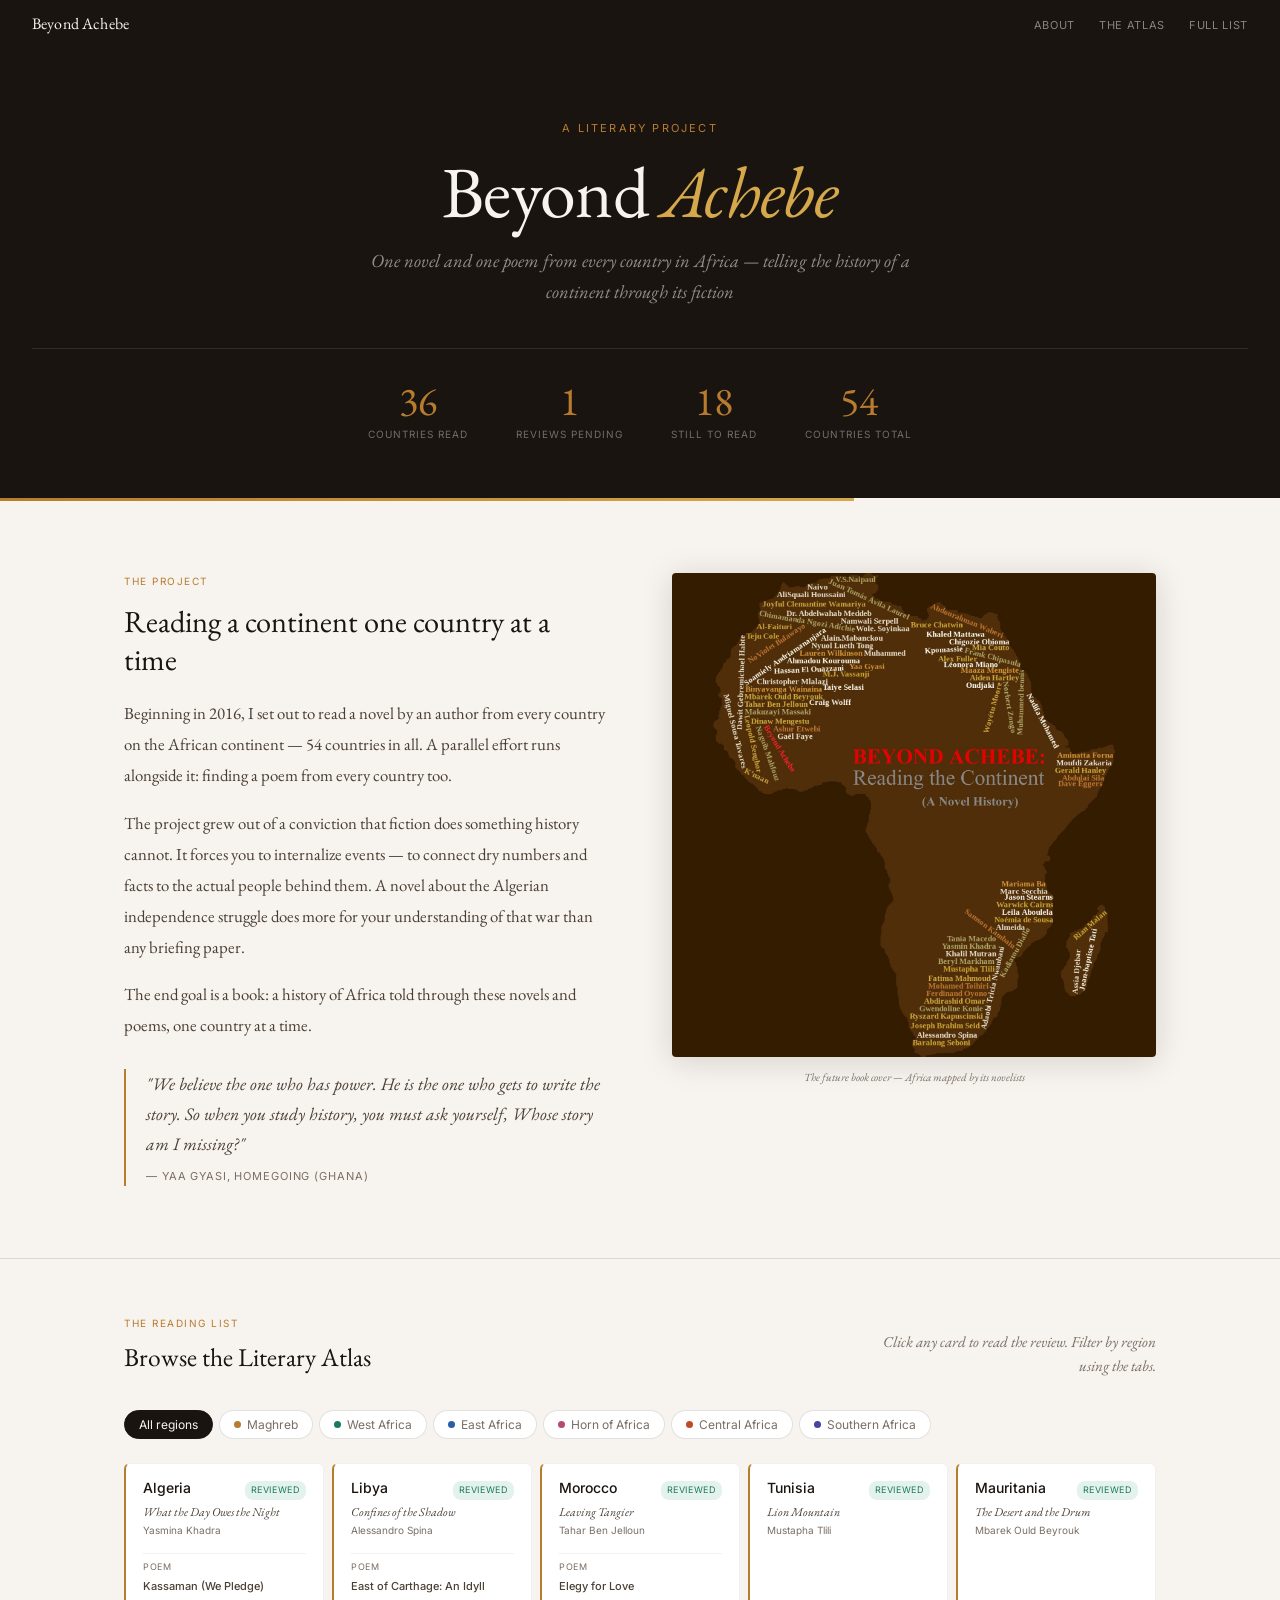
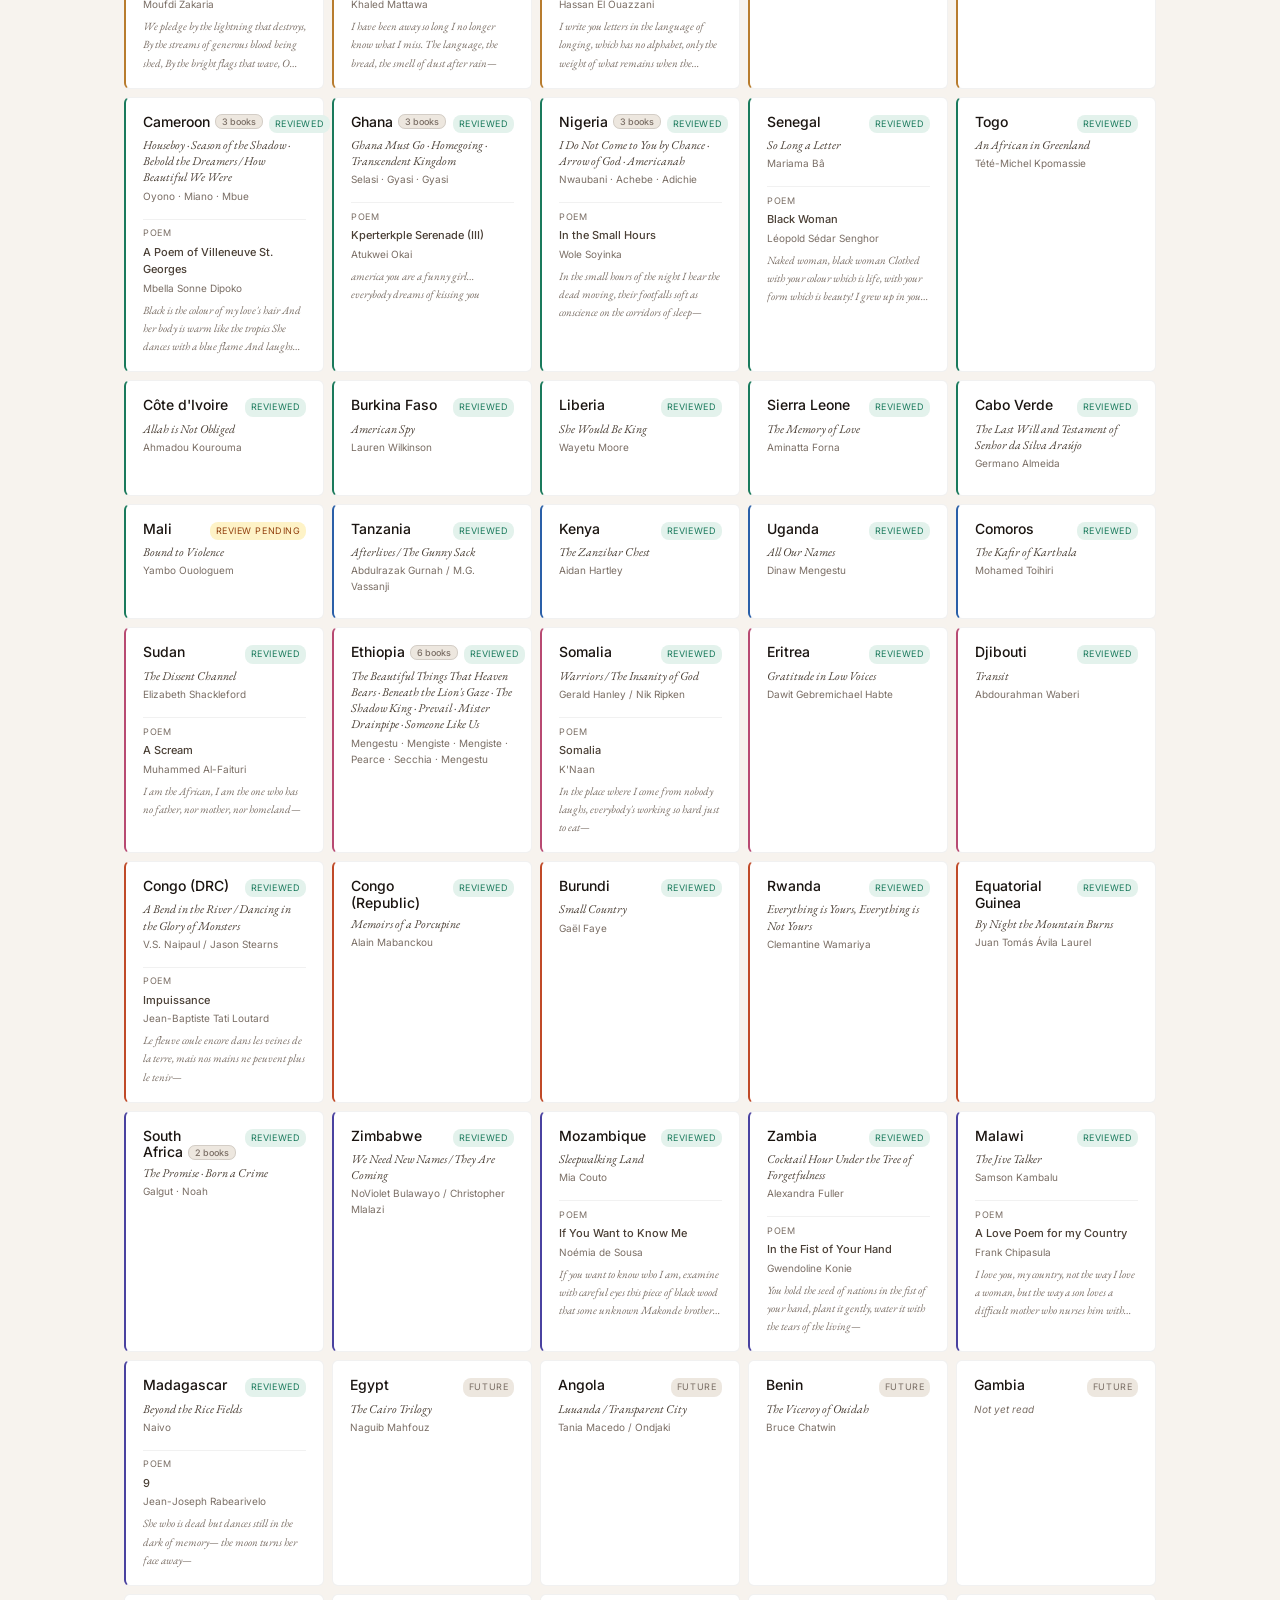
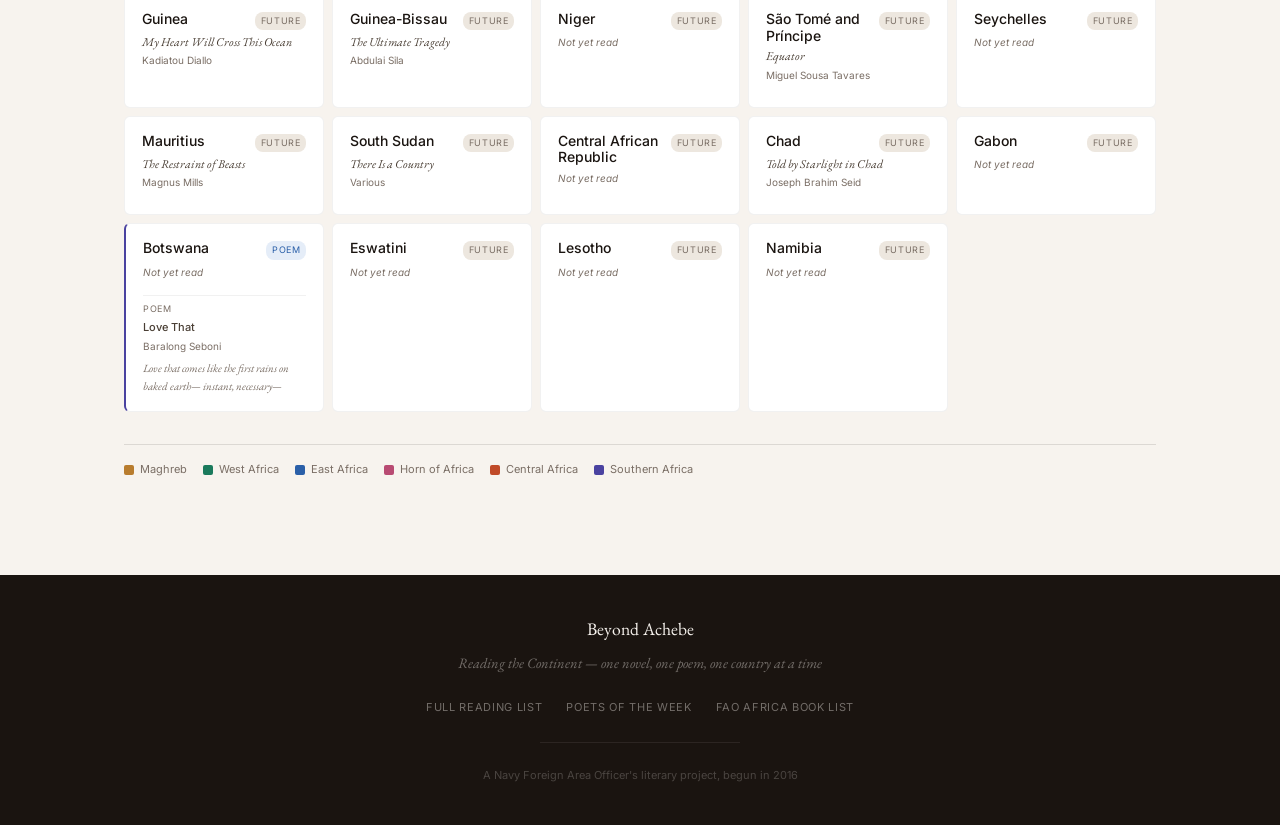
==== index.html @ 0e365780 "Add files via upload" ====
<!DOCTYPE html>
<html lang="en">
<head>
<meta charset="UTF-8">
<meta name="viewport" content="width=device-width, initial-scale=1.0">
<meta name="description" content="A Navy Foreign Area Officer's quest to read one novel and one poem from every country in Africa — and tell the continent's history through its fiction.">
<title>Beyond Achebe — A Literary Atlas of Africa</title>
<link rel="preconnect" href="https://fonts.googleapis.com">
<link href="https://fonts.googleapis.com/css2?family=EB+Garamond:ital,wght@0,400;0,500;1,400;1,500&family=Inter:wght@300;400;500&display=swap" rel="stylesheet">
<style>
*,*::before,*::after{box-sizing:border-box;margin:0;padding:0}
:root{
  --ink:#1A1410;--ink-mid:#4A3F35;--ink-light:#7A6E65;
  --sand:#F7F3EE;--sand-dark:#EDE7DF;
  --border:rgba(26,20,16,0.12);--border-lt:rgba(26,20,16,0.06);
  --gold:#B87C2E;--gold-light:#D4A84B;
  --teal:#1A7A5C;--teal-pale:#E3F2EC;
  --blue:#2A5FA8;--blue-pale:#E5EDF8;
  --pink:#B84A72;--coral:#C04A28;--purple:#4A42A0;
  --serif:'EB Garamond',Georgia,serif;
  --sans:'Inter',system-ui,sans-serif;
  --max:1080px;
}
html{scroll-behavior:smooth}
body{background:var(--sand);color:var(--ink);font-family:var(--sans);font-size:15px;line-height:1.6}

/* NAV */
.site-nav{background:var(--ink);padding:0 2rem;display:flex;align-items:center;justify-content:space-between;height:48px;position:sticky;top:0;z-index:100}
.nav-brand{font-family:var(--serif);font-size:1rem;color:var(--sand);text-decoration:none;letter-spacing:0.01em}
.nav-links{display:flex;gap:1.5rem;list-style:none}
.nav-links a{font-size:11px;color:rgba(247,243,238,0.5);text-decoration:none;letter-spacing:0.06em;text-transform:uppercase;transition:color 0.15s}
.nav-links a:hover{color:var(--gold)}

/* HERO */
.hero{background:var(--ink);color:var(--sand);padding:4.5rem 2rem 3.5rem;text-align:center}
.hero-eyebrow{font-size:11px;letter-spacing:0.2em;text-transform:uppercase;color:var(--gold);margin-bottom:1rem;font-family:var(--sans);font-weight:400}
.hero-title{font-family:var(--serif);font-size:clamp(2.75rem,6vw,4.5rem);font-weight:400;line-height:1.05;color:var(--sand);margin-bottom:1rem;letter-spacing:-0.01em}
.hero-title em{font-style:italic;color:var(--gold-light)}
.hero-sub{font-family:var(--serif);font-size:1.15rem;color:rgba(247,243,238,0.55);font-style:italic;max-width:560px;margin:0 auto 2.5rem;line-height:1.7}
.hero-stats{display:flex;justify-content:center;gap:3rem;flex-wrap:wrap;padding-top:2rem;border-top:0.5px solid rgba(247,243,238,0.1)}
.hstat{display:flex;flex-direction:column;align-items:center}
.hstat-num{font-family:var(--serif);font-size:2.5rem;font-weight:400;color:var(--gold);line-height:1}
.hstat-label{font-size:10px;letter-spacing:0.1em;text-transform:uppercase;color:rgba(247,243,238,0.4);margin-top:5px}
.progress-strip{height:3px;background:rgba(247,243,238,0.08)}
.progress-fill{height:100%;width:64.8%;background:linear-gradient(90deg,var(--gold),var(--gold-light))}

/* ABOUT */
.about-section{max-width:var(--max);margin:0 auto;padding:4.5rem 1.5rem;display:grid;grid-template-columns:1fr 1fr;gap:4rem;align-items:start}
.about-label{font-size:10px;letter-spacing:0.15em;text-transform:uppercase;color:var(--gold);margin-bottom:0.85rem}
.about-heading{font-family:var(--serif);font-size:1.9rem;font-weight:400;line-height:1.25;color:var(--ink);margin-bottom:1.25rem}
.about-body{font-family:var(--serif);font-size:1.05rem;line-height:1.85;color:var(--ink-mid)}
.about-body p+p{margin-top:1rem}
.about-pull{border-left:2px solid var(--gold);padding-left:1.25rem;margin-top:1.75rem}
.about-pull p{font-family:var(--serif);font-size:1.1rem;font-style:italic;line-height:1.7;color:var(--ink-mid)}
.about-pull cite{display:block;font-size:11px;font-style:normal;letter-spacing:0.08em;text-transform:uppercase;color:var(--ink-light);margin-top:0.6rem}
.map-wrap{position:relative}
.map-img{width:100%;border-radius:4px;display:block;box-shadow:0 4px 32px rgba(26,20,16,0.15)}
.map-fallback{display:none;background:var(--sand-dark);border-radius:4px;padding:3rem;text-align:center}
.map-caption{font-size:11px;color:var(--ink-light);text-align:center;margin-top:0.75rem;font-style:italic;font-family:var(--serif)}

/* DIVIDER */
.section-divider{border:none;border-top:0.5px solid var(--border)}

/* ATLAS SECTION */
.atlas-section{max-width:var(--max);margin:0 auto;padding:3.5rem 1.5rem 5rem}
.atlas-section-header{margin-bottom:2rem;display:flex;align-items:flex-end;justify-content:space-between;flex-wrap:wrap;gap:1rem}
.atlas-section-label{font-size:10px;letter-spacing:0.15em;text-transform:uppercase;color:var(--gold);margin-bottom:0.4rem}
.atlas-section-title{font-family:var(--serif);font-size:1.6rem;font-weight:400;color:var(--ink)}
.atlas-section-sub{font-family:var(--serif);font-size:0.95rem;color:var(--ink-light);font-style:italic;text-align:right;max-width:280px}

/* TABS */
.region-tabs{display:flex;gap:6px;flex-wrap:wrap;margin-bottom:1.5rem}
.tab-btn{padding:6px 14px;font-size:12px;font-family:var(--sans);border-radius:20px;border:0.5px solid var(--border);background:white;color:var(--ink-light);cursor:pointer;display:inline-flex;align-items:center;gap:6px;transition:all 0.15s}
.tab-btn:hover{background:var(--sand-dark);color:var(--ink)}
.tab-btn.active{background:var(--ink);color:var(--sand);border-color:var(--ink)}
.rdot{width:7px;height:7px;border-radius:50%;flex-shrink:0}
.rdot-maghreb{background:var(--gold)}.rdot-west{background:var(--teal)}.rdot-east{background:var(--blue)}
.rdot-horn{background:var(--pink)}.rdot-central{background:var(--coral)}.rdot-southern{background:var(--purple)}

/* DETAIL PANEL */
.detail-panel{display:none;background:white;border:0.5px solid var(--border);border-left:3px solid var(--ink);border-radius:6px;padding:1.75rem;margin-bottom:1.5rem;box-shadow:0 2px 20px rgba(26,20,16,0.07)}
.detail-panel.visible{display:block}
.detail-top{display:flex;justify-content:space-between;align-items:flex-start;margin-bottom:1.25rem}
.detail-eyebrow{font-size:10px;letter-spacing:0.12em;text-transform:uppercase;color:var(--ink-light);margin-bottom:5px}
.detail-title{font-family:var(--serif);font-size:1.65rem;font-weight:400;color:var(--ink);line-height:1.2;margin-bottom:3px}
.detail-author{font-size:13px;color:var(--ink-light)}
.detail-close{font-size:12px;color:var(--ink-light);cursor:pointer;padding:4px 9px;border-radius:4px;border:0.5px solid var(--border);background:var(--sand);flex-shrink:0;font-family:var(--sans)}
.detail-close:hover{background:var(--sand-dark)}
.detail-tags{display:flex;gap:5px;flex-wrap:wrap;margin-bottom:1.25rem}
.detail-tag{font-size:10px;padding:2px 9px;border-radius:10px;background:var(--sand);color:var(--ink-light);border:0.5px solid var(--border)}
.detail-section-label{font-size:10px;letter-spacing:0.12em;text-transform:uppercase;color:var(--ink-light);margin-bottom:8px;margin-top:1.25rem}
.detail-review{font-family:var(--serif);font-size:1rem;line-height:1.85;color:var(--ink-mid);border-left:2px solid var(--border);padding-left:1.1rem}
.detail-quote{font-family:var(--serif);font-size:1rem;line-height:1.75;color:var(--ink-mid);font-style:italic;padding:0.85rem 1.1rem;border-radius:4px;background:var(--sand);margin-bottom:0.6rem;border-left:2px solid var(--border)}
.detail-poem-block{padding:1rem 1.25rem;background:var(--sand);border-radius:4px;border:0.5px solid var(--border)}
.detail-poem-title{font-size:13px;font-weight:500;color:var(--ink);margin-bottom:2px}
.detail-poem-byline{font-size:11px;color:var(--ink-light);margin-bottom:10px}
.detail-poem-text{font-family:var(--serif);font-size:1rem;line-height:1.9;color:var(--ink-mid);white-space:pre-wrap;font-style:italic}
.detail-link{display:inline-flex;align-items:center;gap:5px;font-size:13px;color:var(--blue);text-decoration:none;margin-top:1rem}
.detail-link:hover{text-decoration:underline}
.detail-link::after{content:' ↗';font-size:11px}

/* BOOK BLOCKS in detail panel */
.detail-books{display:flex;flex-direction:column;gap:10px;margin-top:0.75rem}
.detail-book-block{padding:1rem 1.15rem;border-radius:6px;background:var(--sand);border:0.5px solid var(--border-lt)}
.detail-book-title{font-family:var(--serif);font-size:1.1rem;font-weight:500;color:var(--ink);margin-bottom:2px;font-style:italic}
.detail-book-author{font-size:11px;color:var(--ink-light);letter-spacing:0.02em;margin-bottom:0.65rem}
.detail-book-review{font-family:var(--serif);font-size:0.95rem;line-height:1.8;color:var(--ink-mid);margin-bottom:0.65rem}
.detail-book-quotes{margin-bottom:0.65rem}
.detail-book-quote{font-family:var(--serif);font-size:0.9rem;line-height:1.65;color:var(--ink-light);font-style:italic;padding-left:0.85rem;border-left:1.5px solid var(--border);margin-bottom:5px}
.detail-book-link{font-size:12px;color:var(--blue);text-decoration:none}
.detail-book-link:hover{text-decoration:underline}
.detail-book-link::after{content:' ↗';font-size:10px}

/* POEM CODA — deliberately atmospheric, not structured like book blocks */
.detail-poem-coda{margin-top:1.5rem;padding-top:1.25rem;border-top:0.5px solid var(--border-lt)}
.detail-poem-coda-label{font-size:9px;letter-spacing:0.14em;text-transform:uppercase;color:var(--ink-light);margin-bottom:0.6rem}
.detail-poem-coda-title{font-family:var(--serif);font-size:0.95rem;font-weight:500;color:var(--ink-mid);margin-bottom:1px}
.detail-poem-coda-author{font-size:10px;color:var(--ink-light);margin-bottom:0.65rem;font-style:italic}
.detail-poem-coda-text{font-family:var(--serif);font-size:1rem;line-height:2;color:var(--ink-light);white-space:pre-wrap;font-style:italic;letter-spacing:0.01em}

/* COUNT BADGE on cards */
.ccard-count{font-size:9px;padding:1px 6px;border-radius:7px;background:var(--sand-dark);color:var(--ink-light);border:0.5px solid var(--border);margin-left:5px;vertical-align:middle;white-space:nowrap}

/* GRID */
.country-grid{display:grid;grid-template-columns:repeat(auto-fill,minmax(200px,1fr));gap:8px;margin-bottom:2rem}
.ccard{background:white;border:0.5px solid var(--border-lt);border-radius:6px;padding:1rem 1.05rem;cursor:pointer;transition:border-color 0.15s,box-shadow 0.15s;display:flex;flex-direction:column}
.ccard:hover{border-color:var(--border);box-shadow:0 2px 12px rgba(26,20,16,0.07)}
.ccard.has-content{border-left:2.5px solid}
.ccard.r-maghreb{border-left-color:var(--gold)}.ccard.r-west{border-left-color:var(--teal)}
.ccard.r-east{border-left-color:var(--blue)}.ccard.r-horn{border-left-color:var(--pink)}
.ccard.r-central{border-left-color:var(--coral)}.ccard.r-southern{border-left-color:var(--purple)}
.ccard-top{display:flex;align-items:flex-start;justify-content:space-between;gap:6px;margin-bottom:4px}
.ccard-country{font-size:14px;font-weight:500;color:var(--ink);line-height:1.2}
.ccard-badge{font-size:9px;letter-spacing:0.06em;text-transform:uppercase;padding:2px 6px;border-radius:8px;white-space:nowrap;flex-shrink:0;margin-top:1px}
.badge-reviewed{background:var(--teal-pale);color:var(--teal)}
.badge-pending-review{background:#FEF3C7;color:#92400E}
.badge-poem{background:var(--blue-pale);color:var(--blue)}
.badge-future{background:var(--sand-dark);color:var(--ink-light)}
.ccard-book{font-family:var(--serif);font-size:12px;color:var(--ink-mid);margin-bottom:2px;line-height:1.35;font-style:italic}
.ccard-author{font-size:10px;color:var(--ink-light);margin-bottom:8px}
.ccard-divider{height:0.5px;background:var(--border-lt);margin:7px 0}
.ccard-poem-label{font-size:9px;letter-spacing:0.09em;text-transform:uppercase;color:var(--ink-light);margin-bottom:3px}
.ccard-poem-title{font-size:11px;font-weight:500;color:var(--ink-mid);margin-bottom:1px}
.ccard-poem-author{font-size:10px;color:var(--ink-light);margin-bottom:5px}
.ccard-poem-clip{font-family:var(--serif);font-size:11px;line-height:1.65;color:var(--ink-light);font-style:italic;display:-webkit-box;-webkit-line-clamp:3;-webkit-box-orient:vertical;overflow:hidden}

/* LEGEND */
.legend{display:flex;gap:16px;flex-wrap:wrap;padding:1rem 0;border-top:0.5px solid var(--border)}
.legend-item{display:flex;align-items:center;gap:6px;font-size:11px;color:var(--ink-light)}
.legend-swatch{width:10px;height:10px;border-radius:2px}

/* FOOTER */
.site-footer{background:var(--ink);color:rgba(247,243,238,0.4);padding:2.5rem 2rem;text-align:center}
.footer-title{font-family:var(--serif);font-size:1.1rem;color:var(--sand);margin-bottom:0.5rem}
.footer-sub{font-family:var(--serif);font-size:0.9rem;font-style:italic;color:rgba(247,243,238,0.4);margin-bottom:1.25rem}
.footer-links{display:flex;justify-content:center;gap:1.5rem;flex-wrap:wrap;list-style:none}
.footer-links a{font-size:11px;color:rgba(247,243,238,0.4);text-decoration:none;letter-spacing:0.06em;text-transform:uppercase}
.footer-links a:hover{color:var(--gold)}
.footer-rule{border:none;border-top:0.5px solid rgba(247,243,238,0.08);margin:1.5rem auto;max-width:200px}
.footer-copy{font-size:11px;color:rgba(247,243,238,0.22)}

/* RESPONSIVE */
@media(max-width:768px){
  .about-section{grid-template-columns:1fr;gap:2.5rem}
  .atlas-section-header{flex-direction:column;align-items:flex-start}
  .atlas-section-sub{text-align:left;max-width:100%}
  .nav-links{display:none}
}
@media(max-width:480px){
  .hero{padding:3rem 1.25rem 2rem}
  .hero-stats{gap:1.75rem}
  .country-grid{grid-template-columns:repeat(auto-fill,minmax(160px,1fr))}
  .detail-panel{padding:1.25rem}
  .about-section{padding:3rem 1.25rem}
  .atlas-section{padding:2.5rem 1.25rem 4rem}
}
@media(prefers-reduced-motion:reduce){*{transition:none!important;scroll-behavior:auto!important}}
</style>
</head>
<body>

<nav class="site-nav">
  <a href="#" class="nav-brand">Beyond Achebe</a>
  <ul class="nav-links">
    <li><a href="#about">About</a></li>
    <li><a href="#atlas">The Atlas</a></li>
    <li><a href="http://fuuo.blogspot.com/p/after-looking-at-my-reading-lists-from.html" target="_blank">Full list</a></li>
  </ul>
</nav>

<header class="hero">
  <div class="hero-eyebrow">A Literary Project</div>
  <h1 class="hero-title">Beyond <em>Achebe</em></h1>
  <p class="hero-sub">One novel and one poem from every country in Africa — telling the history of a continent through its fiction</p>
  <div class="hero-stats">
    <div class="hstat"><span class="hstat-num" id="stat-reviewed">—</span><span class="hstat-label">Countries read</span></div>
    <div class="hstat"><span class="hstat-num" id="stat-pending">—</span><span class="hstat-label">Reviews pending</span></div>
    <div class="hstat"><span class="hstat-num" id="stat-remaining">—</span><span class="hstat-label">Still to read</span></div>
    <div class="hstat"><span class="hstat-num">54</span><span class="hstat-label">Countries total</span></div>
  </div>
</header>
<div class="progress-strip"><div class="progress-fill"></div></div>

<section class="about-section" id="about">
  <div class="about-text">
    <div class="about-label">The Project</div>
    <h2 class="about-heading">Reading a continent one country at a time</h2>
    <div class="about-body">
      <p>Beginning in 2016, I set out to read a novel by an author from every country on the African continent — 54 countries in all. A parallel effort runs alongside it: finding a poem from every country too.</p>
      <p>The project grew out of a conviction that fiction does something history cannot. It forces you to internalize events — to connect dry numbers and facts to the actual people behind them. A novel about the Algerian independence struggle does more for your understanding of that war than any briefing paper.</p>
      <p>The end goal is a book: a history of Africa told through these novels and poems, one country at a time.</p>
    </div>
    <div class="about-pull">
      <p>"We believe the one who has power. He is the one who gets to write the story. So when you study history, you must ask yourself, Whose story am I missing?"</p>
      <cite>— Yaa Gyasi, Homegoing (Ghana)</cite>
    </div>
  </div>
  <div class="map-wrap">
    <img
      src="map.jpg"
      alt="Map of Africa with author names marked by country — the future book cover"
      class="map-img"
      onerror="this.style.display='none';document.querySelector('.map-fallback').style.display='block'">
    <div class="map-fallback">
      <p style="font-family:var(--serif);font-style:italic;color:var(--ink-light);font-size:0.95rem">Upload map.jpg to your GitHub repo to display the map here</p>
    </div>
    <p class="map-caption">The future book cover — Africa mapped by its novelists</p>
  </div>
</section>

<hr class="section-divider">

<section class="atlas-section" id="atlas">
  <div class="atlas-section-header">
    <div>
      <div class="atlas-section-label">The Reading List</div>
      <h2 class="atlas-section-title">Browse the Literary Atlas</h2>
    </div>
    <p class="atlas-section-sub">Click any card to read the review. Filter by region using the tabs.</p>
  </div>

  <nav class="region-tabs" id="region-tabs">
    <button class="tab-btn active" data-region="all">All regions</button>
    <button class="tab-btn" data-region="maghreb"><span class="rdot rdot-maghreb"></span>Maghreb</button>
    <button class="tab-btn" data-region="west"><span class="rdot rdot-west"></span>West Africa</button>
    <button class="tab-btn" data-region="east"><span class="rdot rdot-east"></span>East Africa</button>
    <button class="tab-btn" data-region="horn"><span class="rdot rdot-horn"></span>Horn of Africa</button>
    <button class="tab-btn" data-region="central"><span class="rdot rdot-central"></span>Central Africa</button>
    <button class="tab-btn" data-region="southern"><span class="rdot rdot-southern"></span>Southern Africa</button>
  </nav>

  <div id="detail-panel" class="detail-panel"></div>
  <div id="country-grid" class="country-grid"></div>

  <div class="legend">
    <div class="legend-item"><div class="legend-swatch" style="background:var(--gold)"></div>Maghreb</div>
    <div class="legend-item"><div class="legend-swatch" style="background:var(--teal)"></div>West Africa</div>
    <div class="legend-item"><div class="legend-swatch" style="background:var(--blue)"></div>East Africa</div>
    <div class="legend-item"><div class="legend-swatch" style="background:var(--pink)"></div>Horn of Africa</div>
    <div class="legend-item"><div class="legend-swatch" style="background:var(--coral)"></div>Central Africa</div>
    <div class="legend-item"><div class="legend-swatch" style="background:var(--purple)"></div>Southern Africa</div>
  </div>
</section>

<footer class="site-footer">
  <div class="footer-title">Beyond Achebe</div>
  <p class="footer-sub">Reading the Continent — one novel, one poem, one country at a time</p>
  <ul class="footer-links">
    <li><a href="http://fuuo.blogspot.com/p/after-looking-at-my-reading-lists-from.html" target="_blank">Full reading list</a></li>
    <li><a href="http://fuuo.blogspot.com/2012/05/african-poets-of-week-compilation.html" target="_blank">Poets of the Week</a></li>
    <li><a href="http://fuuo.blogspot.com/p/the-fao-africa-book-list.html" target="_blank">FAO Africa book list</a></li>
  </ul>
  <hr class="footer-rule">
  <p class="footer-copy">A Navy Foreign Area Officer's literary project, begun in 2016</p>
</footer>

<script>
const books=[
  {country:"Algeria",region:"maghreb",reviewed:true,book:"What the Day Owes the Night",author:"Yasmina Khadra",tags:["colonialism","love","pieds-noirs","independence"],summary:"This book is a perfect example of why reading fiction is important. Reading fiction like this forces the reader to internalize and grapple with historical events in a way that a straightforward history never could. In this case, by personalizing something like the Algerian independence struggle, the reader must reevaluate the dry numbers, facts and statistics littering the historical record and connect them to the actual people and struggles behind them.",quotes:["Have you ever dared, Younes, even once in your life?","If a woman loves you, no star is beyond your grasp, no god can touch you.","Only love can make good the misfortunes and evils of the world."],poem:{title:"Kassaman (We Pledge)",author:"Moufdi Zakaria",clip:"We pledge by the lightning that destroys,\nBy the streams of generous blood being shed,\nBy the bright flags that wave,\nO Algeria, live and bear witness—",link:"http://fuuo.blogspot.com/2010/07/poet-of-week-from-algeria-moufdi-zakaria.html"},link:"https://fuuo.blogspot.com/2018/04/love.fiction.algerianwarofindependence.html"},
  {country:"Libya",region:"maghreb",reviewed:true,book:"Confines of the Shadow",author:"Alessandro Spina",tags:["colonialism","Italian Libya","Benghazi","occupation"],summary:"I came across this book through a post on the Arabist's excellent blog. The author of the post—Ursula Lindsey—wrote such a great opening hook: 'Alessandro Spina was a Syrian Maronite who grew up in Ben Ghazi, was educated and wrote in Italian, and over the course of 40 years penned an extraordinary cycle of novels about the bloody establishment, brief flourishing and troubled aftermath of the Italian colony in Libya.' So a novel by a Catholic Syrian that grew up in Libya, was educated in Italy and wrote in Italian, and his work has only recently been translated into English...awesome.",quotes:["To be a foreigner is a magical condition: this land will never belong to me, no matter how many cannons and rifles I bring here.","Generosity cannot overcome our fundamental problem: is our presence here legitimate?","The native is a living shadow."],poem:{title:"East of Carthage: An Idyll",author:"Khaled Mattawa",clip:"I have been away so long\nI no longer know what I miss.\nThe language, the bread,\nthe smell of dust after rain—",link:"http://fuuo.blogspot.com/2010/11/poet-of-week-sad-truth-of-matter.html"},link:"http://fuuo.blogspot.com/2015/11/libya.spina.naffis.sahely.benghazi.italy.faoreadinglist.tripoli.html"},
  {country:"Morocco",region:"maghreb",reviewed:true,book:"Leaving Tangier",author:"Tahar Ben Jelloun",tags:["immigration","Europe","diaspora","corruption","identity"],summary:"Loved it because this was a sad, tragic, beautifully written tale about loneliness, despair, hope and home. The strength of this novel is that it doesn't hold back in its indictment of the Moroccan government's societal failures but also doesn't hold living in Europe as a golden solution to the problems of most Moroccans.",quotes:["Exile revealed the true dimensions of calamity.","You know, from Morocco you can see Spain, but it doesn't work like that in the opposite direction.","We are all called upon to leave our homes...because our country is often not rich enough, or loving enough, or generous enough to keep us at home."],poem:{title:"Elegy for Love",author:"Hassan El Ouazzani",clip:"I write you letters in the language\nof longing, which has no alphabet,\nonly the weight of what remains\nwhen the beloved has gone—",link:"http://fuuo.blogspot.com/2010/04/lawful-magic-why-i-will-have-poem-of.html"},link:"http://kruzoo.blogspot.com/2016/09/leavingtangier.africareadinglist.jelloun.morocco.mo.fao.html"},
  {country:"Tunisia",region:"maghreb",reviewed:true,book:"Lion Mountain",author:"Mustapha Tlili",tags:["independence","modernity","sacred geography","Jasmine Revolution"],summary:"Lion Mountain is a novel of collisions — physical and spiritual, emotional and political, urban and rural, French and Tunisian, dictators and villagers, mother and son. Tlili paints a secluded village modeled on Feriana, the home of his youth — an ancient place lost amidst the desert steppes, sheltered always under the shoulder of Lion Mountain. The diviner of this sacred geography is the equally ancient Horia, a widow and fierce defender who bears all of life's adversity with a stoicism that is seemingly unbreakable. The arrival of the outside world sets the novel on a tragic arc as the forces of modernity smother the spiritual life from Horia and her household. In Horia's refusal to let her sacred geography be ripped apart, we see echoes of the defiance that will become Tunisia's Jasmine Revolution decades later.",quotes:["A geography more than physical or human: sacred...In this mystical topography, landmarks determining the rights of each and every individual were perfectly clear.","Time passes, pain is forgotten, horror is forgotten. Only by remaining silent in the face of horror may we escape it.","You set out in search of wisdom and knowledge; out of sacred duty you have become an exile. Are we not all exiles upon this earth? Is not dust our natural abode?","All because of that extraordinary ability with which the Lord has endowed him: the ability to forget. To forget. To forgive."],poem:null,link:"https://fuuo.blogspot.com/2021/02/tunisiajasmine.lionmountain.html"},
  {country:"Mauritania",region:"maghreb",reviewed:true,book:"The Desert and the Drum",author:"Mbarek Ould Beyrouk",tags:["desert","Sahara","nomad","tradition","colonialism","identity"],summary:"'From the moment they arrived, the strangers stole something essential from us, without us feeling we had the right to protest.' This comment by the young Bedouin narrator Rayhana encapsulates the modern-day struggle that Beyrouk seeks to describe. In Rayhana's case, these strangers were a mixture of fellow countrymen and foreign investors looking for minerals. The theft in question is not one of gold or ore but of proximity and privacy. For Rayhana, the strangers' arrival severs that separation on every level forcing her to leave her tribe, and most importantly, to consider what it means to exist as an individual — a concept completely foreign to most Bedouin. The drum is her tribe's ancient token, guarded and carried for centuries and imbued with mystic power. For Rayhana, however, the drum represents everything taken from her, so she absconds with it setting off a tragic chain of events. Beyrouk is a gifted author and writes beautifully as he observes the stark difference between modern 'civilization' and Bedouin life.",quotes:["From the moment they arrived, the strangers stole something essential from us, without us feeling we had the right to protest.","So what? Do you think I'm ashamed of that? Do you think I'd rather have what you have? Your grimy faces, your vacant eyes, your directionless lives, the prisons you live in, the dead things you use for transport? Do you think you're better than me?","I was clearly from elsewhere; from the lands that were white with sand and black with fury.","Is there anyone more ignorant than someone who can't find their way?"],poem:null,link:"https://fuuo.blogspot.com/2026/06/the-desert-and-drum-by-mbarek-ould.html"},
  {country:"Cameroon",region:"west",reviewed:true,tags:["colonialism","slavery","immigration","America","oil","identity"],
   books:[
     {title:"Houseboy",author:"Ferdinand Oyono",summary:"Oyono crafts a beautiful, tragic and damning tale about being a 'black Frenchman' in colonial Cameroon. The question of identity is at the center of this tale of a houseboy named Toundi with hopes of assimilation. With his near-last dying words being 'What are we blackmen who are called French?' one gets the sense it's not going to end well for the young man.",quotes:["What are we blackmen who are called French?","The dog of the King is the King of dogs."],link:"http://kruzoo.blogspot.com/2016/09/houseboy-loved-it-because-oyono-crafts.html"},
     {title:"Season of the Shadow",author:"Léonora Miano",summary:"What were the beginnings of slavery like for those villagers who were first kidnapped? Miano transports the reader to those early terrifying days and likens the horror of slavery to a shadow of darkness whose advance can't be stopped nor hidden from. A village awakens to its huts ablaze and 12 men vanished — evil unchecked growing from the slimmest of shadows to an all-encompassing darkness.",quotes:["Evil unchecked can quickly grow from the slimmest of shadows to an all-encompassing darkness."],link:"https://fuuo.blogspot.com/2019/07/kruses-keys-read-season-of-shadow-to.html"},
     {title:"Behold the Dreamers / How Beautiful We Were",author:"Imbolo Mbue",summary:"The novel's power comes in Mbue's ability to capture both the strengths and the hollowness of the promise of America. In How Beautiful We Were, Mbue is restrained as she refuses to offer a hopeful note about the plight of this fictional country—instead she offers a cold and despairing eulogy.",quotes:["The problem with America is that it makes you dream.","Someday, when you're old, you'll see the ones who came to kill us and the ones who'll run to save us are the same."],link:"https://www.beyondachebe.com/2021/11/behold-dreamers-by-imbolo-mbue-cameroon.html"}
   ],
   poem:{title:"A Poem of Villeneuve St. Georges",author:"Mbella Sonne Dipoko",clip:"Black is the colour of my love's hair\nAnd her body is warm like the tropics\nShe dances with a blue flame\nAnd laughs without shame—",link:"http://fuuo.blogspot.com/2017/04/poet-of-week-from-cameroon-mbella-sonne.html"}},
  {country:"Ghana",region:"west",reviewed:true,tags:["slave trade","diaspora","addiction","family","identity","immigration","science vs faith"],
   books:[
     {title:"Ghana Must Go",author:"Taiye Selasi",summary:"Read It Because this is not a novel about Africa, or Ghana, or Nigeria or immigrants only — this is one of the classic novels about family, identity, loss, and forgiveness that follows you around in your idle thoughts long after you are finished. Selasi's mastery is most evident as she captures the sights, sounds and people of Ghana and Nigeria.",quotes:["The boy was possessed of that brand of indomitable cheerfulness only seen in children living in poverty near the equator: an instinct to laugh at the world as they found it, to find things to laugh at, to know where to look."],link:"http://kruzoo.blogspot.com/2016/03/ghana-must-go-read-it-because-this-is.html"},
     {title:"Homegoing",author:"Yaa Gyasi",summary:"As I listened to Yaa Gyasi's 'Homegoing' I began to see the very clear narrative line that she was drawing between black lives today and an origin story across the Atlantic that began centuries ago. This masterpiece of historical fiction follows the lives of two separated half-sisters and their six generations of descendants beginning in the mid-1700s in West Africa.",quotes:["We believe the one who has power. He is the one who gets to write the story."],link:"http://fuuo.blogspot.com/2019/03/kruseskeys.homegoing.oprah.gyasi.ghana.html"},
     {title:"Transcendent Kingdom",author:"Yaa Gyasi",summary:"The author chooses to focus on the life of one brilliant young scientist and her life as a daughter of Ghanaian immigrants who struggles with her identity as a black woman — science and faith pulling in opposite directions.",quotes:["Am looking for new names for old feelings. My soul is still my soul, even if I rarely call it that."],link:"http://fuuo.blogspot.com/2019/03/kruseskeys.homegoing.oprah.gyasi.ghana.html"}
   ],
   poem:{title:"Kperterkple Serenade (III)",author:"Atukwei Okai",clip:"america\nyou are a funny girl…\neverybody dreams of kissing you",link:"http://fuuo.blogspot.com/2010/10/poet-of-week-from-ghana-atukwei-okai.html"}},
  {country:"Nigeria",region:"west",reviewed:true,tags:["419 fraud","colonialism","identity","Igbo","diaspora"],
   books:[
     {title:"I Do Not Come to You by Chance",author:"Adaobi Tricia Nwaubani",summary:"Read It Because you'll finally get to know that Nigerian Prince who has been emailing you! With an eye for humor and for heart, Nwaubani crafts a classic tragedy that follows the rise of Kingsley as he ascends a 419 crime syndicate. The single aspect that best demonstrates the author's deft writing hands is her ability to humanize Kingsley as he becomes more and more adept at swindling gullible mugus.",quotes:["The glass cup dropped from my hand and colonized a large portion of the marble floor.","No matter what the media proclaimed, we were not villains, and the good people of Eastern Nigeria knew it."],link:"http://kruzoo.blogspot.com/2016/01/419.ng.advancefee.nigerianprince.nwaubani.donotcometoyoubychance.html"},
     {title:"Arrow of God",author:"Chinua Achebe",summary:"Achebe's deepest excavation of colonial disruption to traditional Igbo authority — the story of Ezeulu, chief priest of Ulu, whose resistance to British colonial power leads to catastrophic consequences for his people and his god.",quotes:["We believe the one who has power. He is the one who gets to write the story. So when you study history, you must ask yourself, Whose story am I missing?"],link:"http://kruzoo.blogspot.com/2016/01/419.ng.advancefee.nigerianprince.nwaubani.donotcometoyoubychance.html"},
     {title:"Americanah",author:"Chimamanda Ngozi Adichie",summary:"Adichie's sweeping novel of race, identity, and return maps the experience of a Nigerian woman navigating race in America and Britain before coming home to Lagos.",quotes:[],link:"http://kruzoo.blogspot.com/2016/01/419.ng.advancefee.nigerianprince.nwaubani.donotcometoyoubychance.html"}
   ],
   poem:{title:"In the Small Hours",author:"Wole Soyinka",clip:"In the small hours of the night\nI hear the dead moving,\ntheir footfalls soft as conscience\non the corridors of sleep—",link:"http://fuuo.blogspot.com/2010/06/potw-in-small-hours-by-wole-soyinka.html"}},
  {country:"Senegal",region:"west",reviewed:true,book:"So Long a Letter",author:"Mariama Bâ",tags:["women","polygamy","friendship","epistolary","feminism"],summary:"Read It Because you get to peer into the birth of feminism for a Muslim woman in post-independence Senegal. Bâ won me over with her tender, thoughtful introspective look at the life of a cuckolded, then sister-wifed, then widowed, then independent and finally (maybe) free woman. I found myself rereading paragraphs as she bestowed poetry upon the mundane-seeming tasks of a housewife.",quotes:["The domestic work they carry out, and which is not paid for in hard cash, is essential to the home.","The mirasse commanded by the Koran requires that a dead person be stripped of his most intimate secrets; thus is exposed to others what was carefully concealed."],poem:{title:"Black Woman",author:"Léopold Sédar Senghor",clip:"Naked woman, black woman\nClothed with your colour which is life,\nwith your form which is beauty!\nI grew up in your shadow—",link:"http://fuuo.blogspot.com/2010/07/potw-black-woman-by-senghor.html"},link:"http://kruzoo.blogspot.com/2016/08/senegal.mariamaba.solongaletter.dakar.readinglist.html"},
  {country:"Togo",region:"west",reviewed:true,book:"An African in Greenland",author:"Tété-Michel Kpomassie",tags:["adventure","Greenland","Inuit","travel","identity"],summary:"Loved it because it was unlike anything I've ever read. This is the fantastical post-independence autobiographical tale of a young Togolese boy that leaves his 25 siblings on a whim and starts a 12-year journey from his native country to the chilly northern reaches of Greenland. It all started after he saw a book on Greenland in a missionary bookstore in his village.",quotes:[],poem:null,link:"http://kruzoo.blogspot.com/2016/11/kpomassie.readinglist.an-african-in-greenland-loved-it.html"},
  {country:"Côte d'Ivoire",region:"west",reviewed:true,book:"Allah is Not Obliged",author:"Ahmadou Kourouma",tags:["child soldiers","civil war","West Africa"],summary:"This novel could just as easily have been filed under Sierra Leone or Liberia but I stuck it here since the author is Ivorian. And if we want to get all philosophical about things, most of these books could be filed under multiple countries since the borders are really an artificial colonial construct.",quotes:[],poem:null,link:"http://kruzoo.blogspot.com/2016/11/allahisnotobliged.kourouma.faoreadinglist.html"},
  {country:"Burkina Faso",region:"west",reviewed:true,book:"American Spy",author:"Lauren Wilkinson",tags:["Cold War","espionage","Thomas Sankara","CIA"],summary:"'American Spy' is both a fictionalized telling of Sankara's downfall and a commentary on what it means to be a black woman in both an American and African society. The novel is strongest examining Marie's struggles with Sankara's charisma and his communist views. There are no good answers—only messy and sometimes violent ones.",quotes:["The problem with the good he was doing was that it made his Communism palatable. He was too charismatic."],poem:null,link:"http://fuuo.blogspot.com/2020/08/americanspy.nousvaincrons.wilkinson..html"},
  {country:"Liberia",region:"west",reviewed:true,book:"She Would Be King",author:"Wayetu Moore",tags:["founding","magical realism","American Colonization Society","slavery"],summary:"In Philip Hitti's History of the Arabs, he highlights the long-standing Arab appreciation for oral story-telling and poetry which they call sihr halal — 'lawful magic.' In her debut novel Wayetu Moore channels this idea of lawful magic in her telling of an alternative origin story of the Pepper Coast lands that would become Liberia.",quotes:[],poem:null,link:"https://fuuo.blogspot.com/2020/04/marcusgarvey.wayetumoore.readingthecontinent.kruse.html"},
  {country:"Sierra Leone",region:"west",reviewed:true,book:"The Memory of Love",author:"Aminatta Forna",tags:["civil war","trauma","PTSD","love","endurance"],summary:"With beautiful, striking prose author Aminatta Forna reveals the soul of a nation where nearly everyone is stricken with post-traumatic stress disorder. And while PTSD may be the official western diagnosis, as one local notes: 'You call it a disorder, my friend. We call it life.'",quotes:["People are wrong when they talk of love at first sight. As she walks away from you, what you feel is loss. A premonition of loss.","People think war is the worst this country has ever seen: they have no idea what peace is like. The courage it takes simply to endure."],poem:null,link:"https://fuuo.blogspot.com/2018/06/kruses-key.memoryofcivilwar.love.forna.sierraleone.html"},
  {country:"Cabo Verde",region:"west",reviewed:true,book:"The Last Will and Testament of Senhor da Silva Araújo",author:"Germano Almeida",tags:["Lusophone","love","colonial legacy","melancholy"],summary:"Read It Because this translated piece of Cape Verdean fiction is beautiful, sad, and meandering as it examines the life of a poor peasant boy made good as a successful business owner. The reader is left to wonder: was Adelia actually real or was she a mad creation by a man unable to find his place in Cape Verdean society?",quotes:[],poem:null,link:"http://kruzoo.blogspot.com/2017/01/lastwillandtestament.araujo.capeverde.cv.html"},
  {country:"Mali",region:"west",reviewed:true,pendingReview:true,book:"Bound to Violence",author:"Yambo Ouologuem",tags:["Mali empire","slave trade","colonialism","violence","Prix Renaudot"],summary:"Review pending.",quotes:[],poem:null,link:""},
  {country:"Tanzania",region:"east",reviewed:true,book:"Afterlives / The Gunny Sack",author:"Abdulrazak Gurnah / M.G. Vassanji",tags:["colonialism","WWI","askari","Indian diaspora","Nobel Prize"],summary:"Gurnah's 10th novel spans the timeline from early 1900s east Africa to Tanzanian independence in the early 60s. In it he tells the multi-generational story of several families struggling in an East Africa caught in the middle of a fight between a waning Germany and a desperate teetering British empire. This is the mark of a great book for me—it shifts the attention of the western reader from a default focus on similar western powers and brings it to the personal level of the men and women who own the country and land.",quotes:["The askari left the land devastated, its people starving and dying in the hundreds of thousands, while they struggled on in their blind and murderous embrace of a cause whose origins they did not know."],poem:null,link:"https://www.beyondachebe.com/2023/03/afterlives-tanzania-kindle.html"},
  {country:"Kenya",region:"east",reviewed:true,book:"The Zanzibar Chest",author:"Aidan Hartley",tags:["journalism","memoir","Somalia","East Africa","war correspondent"],summary:"From time to time, God causes men to be born who have a lust to go abroad at the risk of their lives and discover news. If there were ever an engraving to be mounted on the wall of my hypothetical office it would be Kipling's opening quote from this book. One of my favorite books ever — not technically fiction but it sure reads like it.",quotes:[],poem:null,link:"http://fuuo.blogspot.com/2012/11/thezanzibarchest.aidenhartley.summary.review.notes.html"},
  {country:"Uganda",region:"east",reviewed:true,book:"All Our Names",author:"Dinaw Mengestu",tags:["revolution","post-independence","Uganda","Midwest America","love"],summary:"Read It Because it will Break Your Heart. And it's the Great African Novel. As I read through the final pages of the novel and watched the final paragraphs fade away my heart began to ache and break because I didn't want to let the characters go. And then I focused and slowly read through the final line. I won't ruin it for you but that line—oh that line—it will break your heart.",quotes:["No one needs to learn how to kill, but it took the foreigners who came to Africa to show us that it meant nothing to do so."],poem:null,link:"http://kruzoo.blogspot.com/2016/03/allournames.thegreatafricannovel.mengestu.ugandaindependence.fao.html"},
  {country:"Comoros",region:"east",reviewed:true,book:"The Kafir of Karthala",author:"Mohamed Toihiri",tags:["Islam","colonialism","satire","archipelago","coup"],summary:"Published in 2000 amidst one of Comoros' many coups, Toihiri has penned a wry, surprisingly racy novel that satirizes much of the politics and culture of his home country. I was only able to read it because I asked for a copy from the professor who had translated it at the University of Vermont. He was kind enough to send me a Word document with his translation.",quotes:[],poem:null,link:"http://kruzoo.blogspot.com/2016/04/kafirdekhartala.kafirofkhartala.comoros.moroni.auberi.legrandmarriage.fao.html"},
  {country:"Sudan",region:"horn",reviewed:true,book:"The Dissent Channel",author:"Elizabeth Shackleford",tags:["civil war","South Sudan","diplomacy","memoir"],summary:"During a Famous Rivers Africa Group session, we discussed this memoir with the author Lizzy Shackleton. The book covers her experience as a State Department officer in South Sudan and the dissent channel she used to formally object to U.S. policy there.",quotes:[],poem:{title:"A Scream",author:"Muhammed Al-Faituri",clip:"I am the African,\nI am the one who has no father,\nnor mother,\nnor homeland—",link:"https://fuuo.blogspot.com/2012/05/african-poets-of-week-compilation.html"},link:"https://kruzoo.blogspot.com/2021/01/2021-reading-list.html"},
  {country:"Ethiopia",region:"horn",reviewed:true,tags:["Haile Selassie","Derg","revolution","Italian invasion","immigrant experience","homelessness"],
   books:[
     {title:"The Beautiful Things That Heaven Bears",author:"Dinaw Mengestu",summary:"Before Adichie was regaling the world with her story of a relatively privileged immigrant experience in Americanah, Ethiopian author Dinaw Mengestu was pulling back the curtain on a much bleaker immigrant experience. The title comes from the closing lines of Dante's Inferno. Sepha and his friends have escaped the violence in their own country and arrived in America, seeing the stars. Only they soon discover that while their new life may not be hell, it will likely be more like purgatory than paradiso.",quotes:["As it was, I did not come to America to find a better life. I came here running and screaming with the ghosts of an old one firmly attached to my back.","All the best dictators are colonels."],link:"https://fuuo.blogspot.com/2018/05/kruses-keys.mengestu.beautifulthings.selassie.ethiopia.vw.html"},
     {title:"Beneath the Lion's Gaze",author:"Maaza Mengiste",summary:"One of the only African nations to never have been colonized, one of its darkest periods came during the 13-year socialist-Leninist-Marxist rule of the Derg. This military junta overthrew an increasingly oblivious Haile Selassie and set about consolidating power under despot Mengistu Mariam. The novel retells this period through the eyes of one Ethiopian family.",quotes:["The nature of love is to kill for it, or to die."],link:"https://fuuo.blogspot.com/2019/03/krusekeys.fuuo.beneaththelionsgaze.mengiste.ethiopia.html"},
     {title:"The Shadow King",author:"Maaza Mengiste",summary:"Following Mussolini's invasion to avenge Italy's 19th-century embarrassment at the Battle of Adua, Kidane assembles a local militia at exiled Emperor Haile Selassie's behest. His wife Aster leads the women who trail the fighters supplying food and bullets, and eventually convinces him to let her women fight. Mengiste brings to light a forgotten piece of Ethiopia's resistance against Italy.",quotes:["They have come to rewrite history, to alter memory, to resurrect their dead and refashion them as heroes.","She is one woman. She is many women. She is all the sound that exists in the world.","We were the Shadow King."],link:"https://fuuo.blogspot.com/2019/12/kruses-keys-read-shadow-king-to.html"},
     {title:"Prevail",author:"Jeff Pearce",summary:"I can't imagine there's a more well-researched book out there on Ethiopia's decades-long resistance and eventual defeat of an overeager, overconfident, overreaching wannabe colonial power. Canadian author Jeff Pearce's work is strongest as he brings to life the myriad actors, antagonists, and heroes of the saga.",quotes:[],link:"https://fuuo.blogspot.com/2019/04/kruseskey.browncondor.ethiopiahistory.pearce.html"},
     {title:"Mister Drainpipe",author:"Marc Secchia",summary:"Will Drainpipe rediscover and recapture his dignity and past identity? This question is answered against the backdrop of Ethiopia's history over the past 75 years.",quotes:["But now and again there might be a treasure. A smile. A kind greeting; not the automatic or guilty sort, but a genuine word.","It is strange how easily one forgets miracles."],link:"https://fuuo.blogspot.com/2019/"},
     {title:"Someone Like Us",author:"Dinaw Mengestu",summary:"I discovered novelist Dinaw Mengestu several years ago through his beautiful 2007 debut novel The Beautiful Things That Heaven Bears. He later followed it up with his sweeping show-stopper All Our Names, which I called The Great African Novel. While Someone Like Us is far less sweeping than his previous novels, it still builds out Mengestu's tapestry of the immigrant experience in America by focusing on an Ethiopian father and son's evolving relationship. Told against scenes shifting from Ethiopia to France to Chicago and times past and present, Mengestu doesn't shy away from difficult topics like mental health and substance abuse and the toll they take on memory and relationships. In an era where terms like 'immigration' carry a charged weight, Someone Like Us adds important context and hopefully develops increased empathy in the reader on the myriad struggles faced by immigrants by everything from police stops to just not knowing how America works.",quotes:[],link:"https://kruzoo.blogspot.com/2025/11/kruses-keys-read-someone-like-us-to.html"}
   ],
   poem:null},
  {country:"Somalia",region:"horn",reviewed:true,book:"Warriors / The Insanity of God",author:"Gerald Hanley / Nik Ripken",tags:["nomad","clan","faith","persecution","Mogadishu"],summary:"When many critics of Christianity think of missionaries they picture black-clad old-fashioned looking men proselytizing loudly in the streets. If you fall into that category I challenge you to read this book—it will upend your perspective. At one point Ripken's NGO was the ONLY ONE operating in Somalia—his team of 8 was feeding 50,000 refugees a day.",quotes:["In those years in Somalia, we had 150 followers of Jesus in the country. When we left, only four were left alive.","The reason for persecution, then, is that people keep finding Jesus—and, then, they refuse to keep Him to themselves."],poem:{title:"Somalia",author:"K'Naan",clip:"In the place where I come from\nnobody laughs,\neverybody's working so hard\njust to eat—",link:"https://fuuo.blogspot.com/2011/02/poet-of-week-from-somalia-abdirashid.html"},link:"https://fuuo.blogspot.com/2020/04/ArethereSomaliChristians.mogadishu.ripken.html"},
  {country:"Eritrea",region:"horn",reviewed:true,book:"Gratitude in Low Voices",author:"Dawit Gebremichael Habte",tags:["refugee","independence","Italy","Ethiopia","EPLF"],summary:"Equal parts memoir, history and adventure novel, Dawit Habte's book is the story of not only his country's 91-year struggle for independence but also his own incredible journey from a countryside village in Eritrea to the offices of Bloomberg as a software engineer. One thing that struck me was Habte's commentary on the dehumanizing nature of seeking asylum—where you are assumed to be starting anew on a better life despite having a family, people, and country that you call home half a world away.",quotes:["Dry the sea to kill the fish — unofficial motto of Ethiopia as they sought to destroy any hope of Eritrean independence.","A refugee is always a pawn to be used.","Nostalgia is the suffering caused by an unappeased yearning to return."],poem:null,link:"https://fuuo.blogspot.com/2019/09/kruseskeys.bloomberg.habte.read-gratitude-in-low-voices-to.html"},
  {country:"Djibouti",region:"horn",reviewed:true,book:"Transit",author:"Abdourahman Waberi",tags:["refugees","migration","displacement","democracy"],summary:"There's not exactly a ton of Djibouti fiction out there, especially en anglais. But when it comes to Djibouti fiction, the author Waberi reigns supreme. Transit interweaves Bashir's story with that of Harbi as the narrative arc builds toward their intersection. The staying power comes from Waberi's deft touch as he tackles the complexity of his country's history through alternating monologues.",quotes:["Democracy, that hot air of politicians who take bread from whoever giving it.","I'm the product of love without borders; I'm a hyphen between two worlds."],poem:null,link:"https://kruzoo.blogspot.com/2017/11/kruses-key-read-transit-to-understand.html"},
  {country:"Congo (DRC)",region:"central",reviewed:true,book:"A Bend in the River / Dancing in the Glory of Monsters",author:"V.S. Naipaul / Jason Stearns",tags:["Mobutu","Congo Wars","colonialism","Lumumba","Kabila"],summary:"In Dancing in the Glory of Monsters, Stearns attempts to unravel the most complicated conflict that the world never cared about: the two wars in the Congo—as he notes, 'generally we do not care about a strange war fought by black people somewhere in the middle of Africa.' As Stearns digs deeper and deeper into the wars, you are quickly struck by the overwhelming intensity of violence.",quotes:["Africa has the shape of a pistol and Congo is its trigger. —Frantz Fanon","Who has not been Mobutists in this country? We saw you all, dancing in the glory of the monster.","Lies come up in the elevator, the truth takes the stairs but gets here eventually."],poem:{title:"Impuissance",author:"Jean-Baptiste Tati Loutard",clip:"Le fleuve coule encore\ndans les veines de la terre,\nmais nos mains ne peuvent plus\nle tenir—",link:"http://fuuo.blogspot.com/2010/09/poet-of-week-from-congo-jean-baptiste.html"},link:"https://fuuo.blogspot.com/2018/07/kruseskey.mobuto.kabila.lumumba.stearns.dancingcongo.html"},
  {country:"Congo (Republic)",region:"central",reviewed:true,book:"Memoirs of a Porcupine",author:"Alain Mabanckou",tags:["sorcery","fable","oral tradition","superstition"],summary:"This is a difficult novel from renowned author Alain Mabanckou. Mabanckou has penned a pointed tale aimed at taking down the role of backwoods superstition amidst modernity. I will admit I didn't really understand the point of this novel and had to do some research. If you are only going to read one novel from the Republic of Congo, do NOT make it this one.",quotes:[],poem:null,link:"https://fuuo.blogspot.com/2018/04/mabanckou.congo.porcupine.peta.html"},
  {country:"Burundi",region:"central",reviewed:true,book:"Small Country",author:"Gaël Faye",tags:["genocide","Rwanda","childhood","ethnic violence","exile"],summary:"One of the best books that I read this year. I sped through it in three heady days, finishing the last third of the book in a marathon nighttime session tucked in bed next to my sleeping wife. I couldn't put the book down. 'Small Country' is one of the first novels about the Rwandan genocide and was translated into English in 2018 after winning the 2016 Prix Goncourt des Lycéens.",quotes:["I used to think I was exiled from my country. But, in retracing the steps of my past, I have understood that I was exiled from my childhood. Which seems so much crueler.","We were living on the axis of the Great Rift, at the precise spot where Africa fractures. The people of this region mirrored the land.","Poetry may not be news. But it is all that human beings retain from their journey on this earth."],poem:null,link:"https://fuuo.blogspot.com/2019/09/read-small-country-to-see-ethnic.html"},
  {country:"Rwanda",region:"central",reviewed:true,book:"Everything is Yours, Everything is Not Yours",author:"Clemantine Wamariya",tags:["genocide","memoir","refugee","Yale","survivor"],summary:"Powerful autobiographical longread about a Rwandan genocide flee-er turned wandering refugee turned Yale student turned young woman who found her voice. Her story casts aside any easy categorizations of her struggle and journey. I found myself checking the scroll bar on my iPad to see how much of the article I had left—I didn't want it to end.",quotes:[],poem:null,link:"http://fuuo.blogspot.com/2015/07/WIRL.vavasseur.hsc6.rwanda.genocide.rsvp.salter.mg.html"},
  {country:"Equatorial Guinea",region:"central",reviewed:true,book:"By Night the Mountain Burns",author:"Juan Tomás Ávila Laurel",tags:["island","oral tradition","Spanish Africa","memory","colonialism"],summary:"Equatorial Guinea is the only Spanish-speaking country in Africa—it's also the richest African country you've never heard of per capita, due to the discovery of oil there in the 90s. To my knowledge this is still the only work of fiction available in English from Equatorial Guinea.",quotes:[],poem:null,link:"https://fuuo.blogspot.com/2020/06/kruses-keys-read-by-night-mountains.html"},
  {country:"South Africa",region:"southern",reviewed:true,tags:["Apartheid","Booker Prize","Afrikaner","ANC","post-apartheid","memoir"],
   books:[
     {title:"The Promise",author:"Damon Galgut",summary:"Of course one isn't awarded the Booker prize for penning a surface-level story about a white family in South Africa. Rather Galgut has written a soaring multi-decade exposition on the promise of a post-Apartheid South Africa writ large. It's a story that encompasses South Africa's promises to its black and coloured people, the ANC's promises to its constituency, as well as the psychic overstep of whites deigning to keep promises that never should have been had to be made in the first place.",quotes:["It is nothing. Your leftovers. That's what you're giving my mother, thirty years too late. It's not yours to give. It already belongs to us."],link:"https://www.beyondachebe.com/2022/01/thepromise.damongalgut.southafrica.booker.html"},
     {title:"Born a Crime",author:"Trevor Noah",summary:"You may know Trevor Noah as the host of the Daily Show but long before he entered the mainstream he was a derelict kid born to a black Xhosa mother and a white Swiss father—one who appeared 'colored' to those around him but who was raised in the Xhosa culture.",quotes:[],link:"https://kruzoo.blogspot.com/2021/01/2021-reading-list.html"}
   ],
   poem:null},
  {country:"Zimbabwe",region:"southern",reviewed:true,book:"We Need New Names / They Are Coming",author:"NoViolet Bulawayo / Christopher Mlalazi",tags:["Mugabe","emigration","children","poverty","street kids"],summary:"There's a two-lane road that snakes down the hill from Ivandry in Tana. Here you come to recognize the faces of impoverished kids as they travel in packs, endlessly rapping on your windows as you sit in traffic. Reading NoViolet Bulawayo's 'We Need New Names' brought all of this viscerally back.",quotes:[],poem:null,link:"http://kruzoo.blogspot.com/2015/06/streetkids.mg.weneednewnames.zimbabwe.mugabe.tana.poverty.html"},
  {country:"Mozambique",region:"southern",reviewed:true,book:"Sleepwalking Land",author:"Mia Couto",tags:["civil war","magical realism","oral tradition","Portuguese"],summary:"Mia Couto has crafted a surreal, engrossing tragic tale of the hopelessness of life during the fifteen-year civil war that consumed post-independence Mozambique. Couto focuses on pulling the reader into the psyche of those affected most by war—the ones not doing the killing—the women and the children.",quotes:["The best things in life are those that don't lie ahead."],poem:{title:"If You Want to Know Me",author:"Noémia de Sousa",clip:"If you want to know who I am,\nexamine with careful eyes\nthis piece of black wood\nthat some unknown Makonde brother\ncut and carved\nwith inspired hands—",link:"https://fuuo.blogspot.com/2012/05/african-poets-of-week-compilation.html"},link:"http://kruzoo.blogspot.com/2017/02/sleepwalking-land.miacouto.mozambique.portugal.africa.html"},
  {country:"Zambia",region:"southern",reviewed:true,book:"Cocktail Hour Under the Tree of Forgetfulness",author:"Alexandra Fuller",tags:["memoir","independence","colonial Africa"],summary:"Emily said she appreciated the story's honesty and eye-opening look at both the beauty and sorrow of life. The author shares a unique perspective of a white girl living in Africa during the period of political independence.",quotes:[],poem:{title:"In the Fist of Your Hand",author:"Gwendoline Konie",clip:"You hold the seed of nations\nin the fist of your hand,\nplant it gently, water it\nwith the tears of the living—",link:"http://fuuo.blogspot.com/2011/02/poet-of-week-gwendoline-konie-from.html"},link:"https://kruzoo.blogspot.com/2021/01/2021-reading-list.html"},
  {country:"Malawi",region:"southern",reviewed:true,book:"The Jive Talker",author:"Samson Kambalu",tags:["coming of age","Banda era","Britain","humor"],summary:"Loved It Because Kambalu is a gifted and funny writer who presents his life (and that of his father—the Jive Talker) as an open book. Technically, this isn't fiction but this Malawian Banda-era coming-of-age tale sure reads like it. The book is at its best when the author is in the jive talking zone—whether that be on former President Banda, American Rock n Roll, or bush wisdom regarding safari animals.",quotes:[],poem:{title:"A Love Poem for my Country",author:"Frank Chipasula",clip:"I love you, my country,\nnot the way I love a woman,\nbut the way a son loves a difficult mother\nwho nurses him with bitter milk—",link:"http://fuuo.blogspot.com/2011/01/poet-of-week-frank-chipasula-of-malawi.html"},link:"http://kruzoo.blogspot.com/2016/07/the-jive-talker-or-how-to-get-british.html"},
  {country:"Madagascar",region:"southern",reviewed:true,book:"Beyond the Rice Fields",author:"Naivo",tags:["first novel","colonialism","slavery","Merina","Christianity"],summary:"It's hard to express how much I looked forward to reading this book. I spent three years living and working in Madagascar beginning in late 2013. Prior to my arrival, I had scoured the libraries and internet for anything I could find in English on Madagascar. Then near the end of 2015 I came across a translator who had received a PEN grant to translate it — and it did not disappoint.",quotes:[],poem:{title:"9",author:"Jean-Joseph Rabearivelo",clip:"She who is dead\nbut dances still\nin the dark of memory—\nthe moon turns her face away—",link:"http://fuuo.blogspot.com/2010/08/poem-of-week-jean-joseph-rabearivelo-9.html"},link:"http://kruzoo.blogspot.com/2018/01/read-beyond-rice-fields-to.html"},

  {country:"Egypt",region:"maghreb",reviewed:false,book:"The Cairo Trilogy",author:"Naguib Mahfouz",tags:["Cairo","colonialism","family saga","Nobel Prize","modernity"],summary:"Magnificent story about colonial Egypt and family — read before the project started so no formal review.",quotes:[],poem:null,link:""},

  // ── FUTURE READS ──
  // Maghreb

  // West Africa
  {country:"Angola",region:"west",reviewed:false,book:"Luuanda / Transparent City",author:"Tania Macedo / Ondjaki",tags:["Lusophone","civil war","Luanda"],summary:"",quotes:[],poem:null,link:""},
  {country:"Benin",region:"west",reviewed:false,book:"The Viceroy of Ouidah",author:"Bruce Chatwin",tags:["slave trade","Dahomey"],summary:"",quotes:[],poem:null,link:""},
  {country:"Gambia",region:"west",reviewed:false,book:"Future read",author:"",tags:[],summary:"",quotes:[],poem:null,link:""},
  {country:"Guinea",region:"west",reviewed:false,book:"My Heart Will Cross This Ocean",author:"Kadiatou Diallo",tags:["family","diaspora","tragedy"],summary:"",quotes:[],poem:null,link:""},
  {country:"Guinea-Bissau",region:"west",reviewed:false,book:"The Ultimate Tragedy",author:"Abdulai Sila",tags:["colonialism","Portuguese Africa"],summary:"",quotes:[],poem:null,link:""},
  {country:"Niger",region:"west",reviewed:false,book:"Future read",author:"",tags:[],summary:"",quotes:[],poem:null,link:""},
  {country:"São Tomé and Príncipe",region:"west",reviewed:false,book:"Equator",author:"Miguel Sousa Tavares",tags:["Lusophone","island","colonialism"],summary:"",quotes:[],poem:null,link:""},

  // East Africa
  {country:"Seychelles",region:"east",reviewed:false,book:"Future read",author:"",tags:[],summary:"",quotes:[],poem:null,link:""},
  {country:"Mauritius",region:"east",reviewed:false,book:"The Restraint of Beasts",author:"Magnus Mills",tags:["island","Indian Ocean","diaspora"],summary:"",quotes:[],poem:null,link:""},

  // Horn of Africa
  {country:"South Sudan",region:"horn",reviewed:false,book:"There Is a Country",author:"Various",tags:["independence","civil war","new nation"],summary:"",quotes:[],poem:null,link:""},

  // Central Africa
  {country:"Central African Republic",region:"central",reviewed:false,book:"Future read",author:"",tags:[],summary:"",quotes:[],poem:null,link:""},
  {country:"Chad",region:"central",reviewed:false,book:"Told by Starlight in Chad",author:"Joseph Brahim Seid",tags:["Sahel","colonialism","French"],summary:"",quotes:[],poem:null,link:""},
  {country:"Gabon",region:"central",reviewed:false,book:"Future read",author:"",tags:[],summary:"",quotes:[],poem:null,link:""},

  // Southern Africa
  {country:"Botswana",region:"southern",reviewed:false,book:"Future read",author:"",tags:[],summary:"",quotes:[],poem:{title:"Love That",author:"Baralong Seboni",clip:"Love that comes\nlike the first rains\non baked earth—\ninstant, necessary—",link:"https://fuuo.blogspot.com/2012/05/african-poets-of-week-compilation.html"},link:""},
  {country:"Eswatini",region:"southern",reviewed:false,book:"Future read",author:"",tags:[],summary:"",quotes:[],poem:null,link:""},
  {country:"Lesotho",region:"southern",reviewed:false,book:"Future read",author:"",tags:[],summary:"",quotes:[],poem:null,link:""},
  {country:"Namibia",region:"southern",reviewed:false,book:"Future read",author:"",tags:[],summary:"",quotes:[],poem:null,link:""}
];

const regionNames={maghreb:'Maghreb',west:'West Africa',east:'East Africa',horn:'Horn of Africa',central:'Central Africa',southern:'Southern Africa'};

function updateStats(){
  const read=books.filter(b=>b.reviewed).length;
  const pending=books.filter(b=>b.reviewed&&b.pendingReview).length;
  const remaining=books.filter(b=>!b.reviewed).length;
  document.getElementById('stat-reviewed').textContent=read;
  document.getElementById('stat-pending').textContent=pending;
  document.getElementById('stat-remaining').textContent=remaining;
  const fill=document.querySelector('.progress-fill');
  if(fill) fill.style.width=(read/54*100).toFixed(1)+'%';
}

// Helper: get display book title(s) and author(s) from either flat or array structure
function getCardBook(b){
  if(b.books) return {title:b.books.map(x=>x.title).join(' · '), author:b.books.map(x=>x.author.split(' ').pop()).join(' · '), count:b.books.length};
  return {title:b.book||'', author:b.author||'', count:1};
}

function renderGrid(region){
  const grid=document.getElementById('country-grid');
  const filtered=region==='all'?books:books.filter(b=>b.region===region);
  grid.innerHTML=filtered.map(b=>{
    const hasContent=b.reviewed||b.poem;
    const bc=hasContent?`has-content r-${b.region}`:'';
    let badge;
    if(b.reviewed&&b.pendingReview) badge='<span class="ccard-badge badge-pending-review">Review pending</span>';
    else if(b.reviewed) badge='<span class="ccard-badge badge-reviewed">Reviewed</span>';
    else if(b.poem) badge='<span class="ccard-badge badge-poem">Poem</span>';
    else badge='<span class="ccard-badge badge-future">Future</span>';
    const {title,author,count}=getCardBook(b);
    const countBadge=count>1?`<span class="ccard-count">${count} books</span>`:'';
    let bookLine='';
    if(title&&title!=='Future read'){
      bookLine=`<div class="ccard-book">${title}</div><div class="ccard-author">${author}</div>`;
    } else {
      bookLine=`<div class="ccard-author" style="font-style:italic;color:var(--ink-light)">Not yet read</div>`;
    }
    let poemBlock='';
    if(b.poem){poemBlock=`<div class="ccard-divider"></div><div class="ccard-poem-label">Poem</div><div class="ccard-poem-title">${b.poem.title}</div><div class="ccard-poem-author">${b.poem.author}</div><div class="ccard-poem-clip">${b.poem.clip}</div>`;}
    const key=b.country.replace(/'/g,"\\'").replace(/[()]/g,'_');
    return `<div class="ccard ${bc}" onclick="showDetail('${key}')" role="button" tabindex="0" onkeydown="if(event.key==='Enter')showDetail('${key}')">
      <div class="ccard-top"><span class="ccard-country">${b.country}${countBadge}</span>${badge}</div>
      ${bookLine}${poemBlock}
    </div>`;
  }).join('');
}

function showDetail(key){
  const b=books.find(x=>x.country.replace(/'/g,"\\'").replace(/[()]/g,'_')===key||x.country===key);
  if(!b)return;
  const panel=document.getElementById('detail-panel');

  // Header
  let html=`<div class="detail-top">
    <div>
      <div class="detail-eyebrow">${regionNames[b.region]} · ${b.country}</div>
      <div class="detail-title">${b.reviewed?(b.books?b.books.length+' books reviewed':b.book||''):'Not yet read'}</div>
    </div>
    <button class="detail-close" onclick="closeDetail()">✕ Close</button>
  </div>`;

  // Tags
  if(b.tags&&b.tags.length) html+=`<div class="detail-tags">${b.tags.map(t=>`<span class="detail-tag">${t}</span>`).join('')}</div>`;

  // Future read notice
  if(!b.reviewed&&!b.summary&&!(b.books&&b.books.length)){
    html+=`<div style="font-family:var(--serif);font-style:italic;color:var(--ink-light);font-size:0.95rem;padding:0.5rem 0">On the reading list — review coming.</div>`;
  }

  // MULTI-BOOK: render each book as its own block
  if(b.books&&b.books.length){
    html+=`<div class="detail-section-label" style="margin-top:0.75rem">Books reviewed</div><div class="detail-books">`;
    b.books.forEach(bk=>{
      html+=`<div class="detail-book-block">
        <div class="detail-book-title">${bk.title}</div>
        <div class="detail-book-author">${bk.author}</div>`;
      if(bk.summary) html+=`<div class="detail-book-review">${bk.summary}</div>`;
      if(bk.quotes&&bk.quotes.length){
        html+=`<div class="detail-book-quotes">`;
        bk.quotes.forEach(q=>{html+=`<div class="detail-book-quote">"${q}"</div>`;});
        html+=`</div>`;
      }
      if(bk.link) html+=`<a href="${bk.link}" class="detail-book-link" target="_blank" rel="noopener">Read full review</a>`;
      html+=`</div>`;
    });
    html+=`</div>`;
  }

  // SINGLE-BOOK: original flat structure
  if(!b.books){
    if(b.summary) html+=`<div class="detail-section-label">Review</div><div class="detail-review">${b.summary}</div>`;
    if(b.quotes&&b.quotes.length){
      html+=`<div class="detail-section-label">Key quotes</div>`;
      b.quotes.forEach(q=>{html+=`<div class="detail-quote">"${q}"</div>`;});
    }
    if(b.link) html+=`<a href="${b.link}" class="detail-link" target="_blank" rel="noopener">Read full review</a>`;
  }

  // POEM CODA — always at the bottom, always distinct
  if(b.poem){
    html+=`<div class="detail-poem-coda">
      <div class="detail-poem-coda-label">Poem</div>
      <div class="detail-poem-coda-title">${b.poem.title}</div>
      <div class="detail-poem-coda-author">${b.poem.author}</div>
      <div class="detail-poem-coda-text">${b.poem.clip}</div>
      ${b.poem.link?`<a href="${b.poem.link}" class="detail-link" target="_blank" rel="noopener" style="margin-top:0.75rem">Read full poem</a>`:''}
    </div>`;
  }

  panel.innerHTML=html;
  panel.classList.add('visible');
  panel.scrollIntoView({behavior:'smooth',block:'nearest'});
}

function closeDetail(){document.getElementById('detail-panel').classList.remove('visible');}

document.getElementById('region-tabs').addEventListener('click',e=>{
  const btn=e.target.closest('.tab-btn');
  if(!btn)return;
  document.querySelectorAll('.tab-btn').forEach(b=>b.classList.remove('active'));
  btn.classList.add('active');
  closeDetail();
  renderGrid(btn.dataset.region);
});

renderGrid('all');
updateStats();
</script>
</body>
</html>
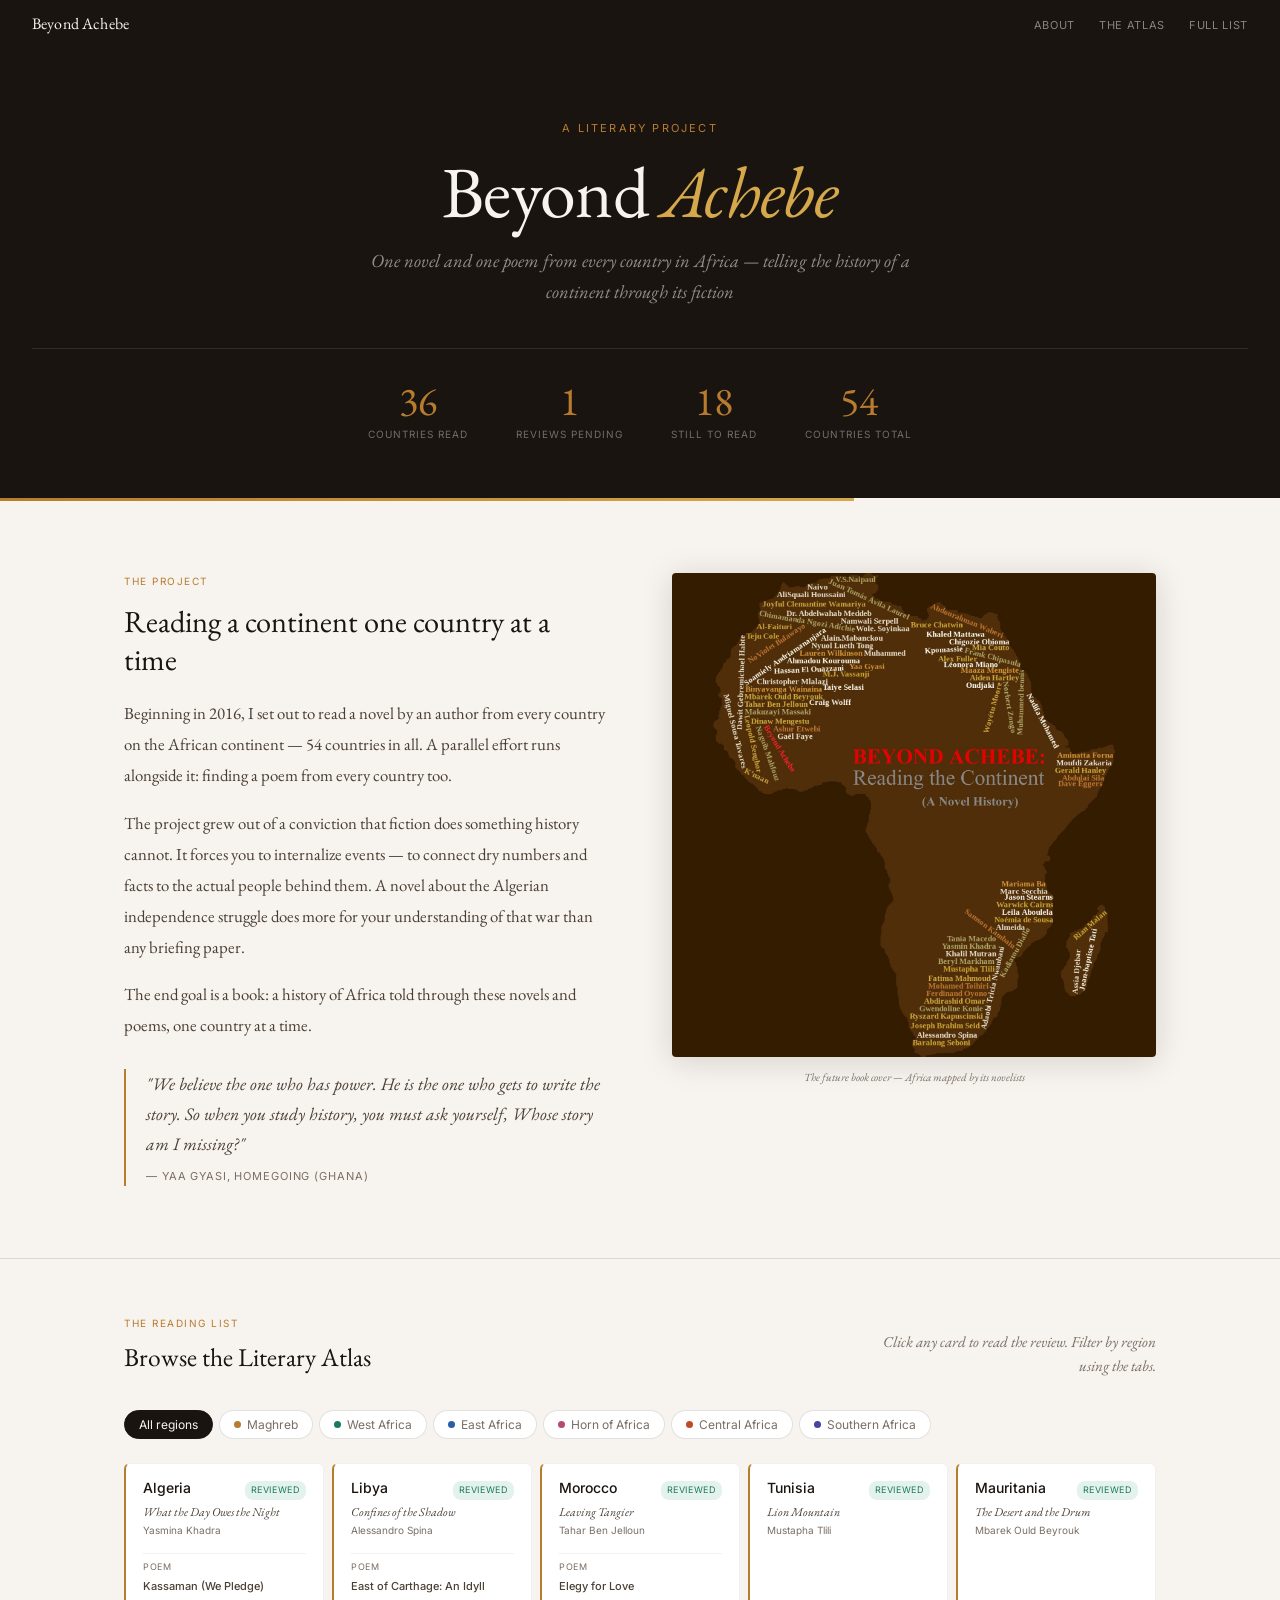
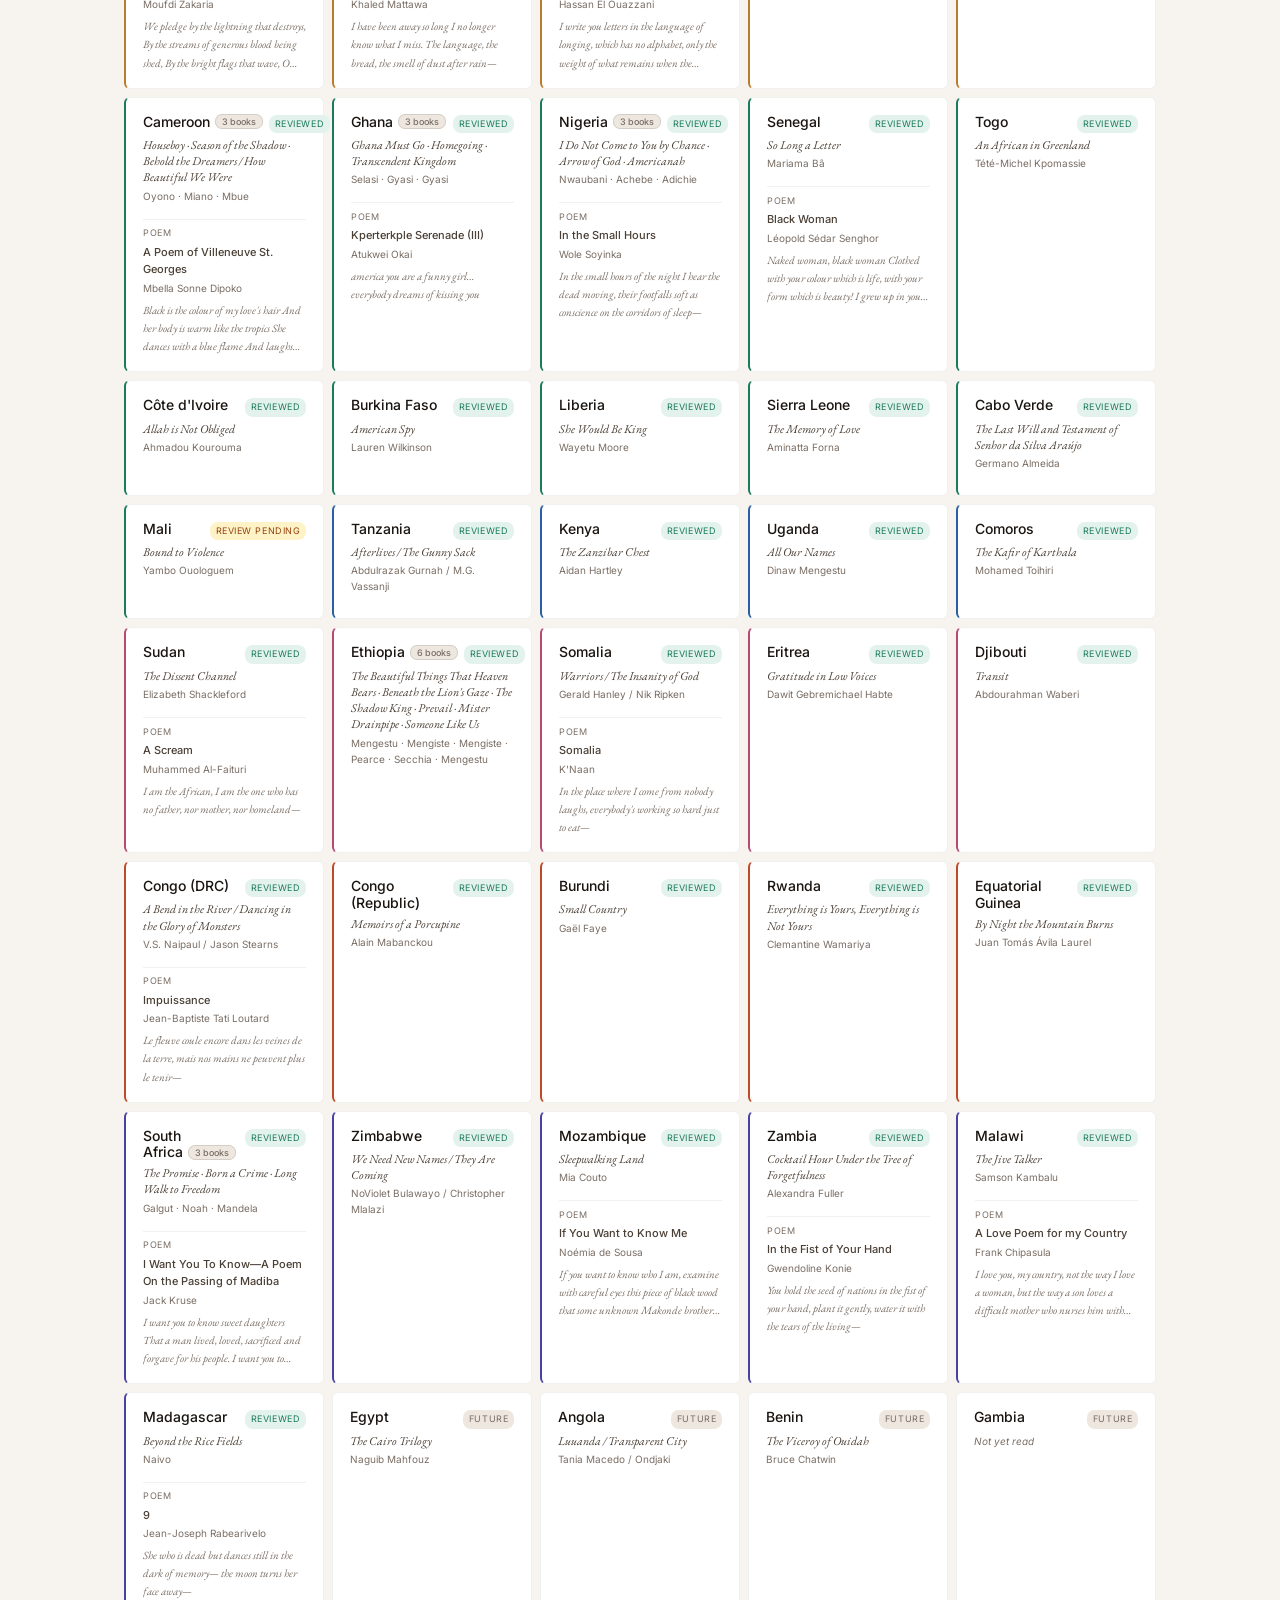
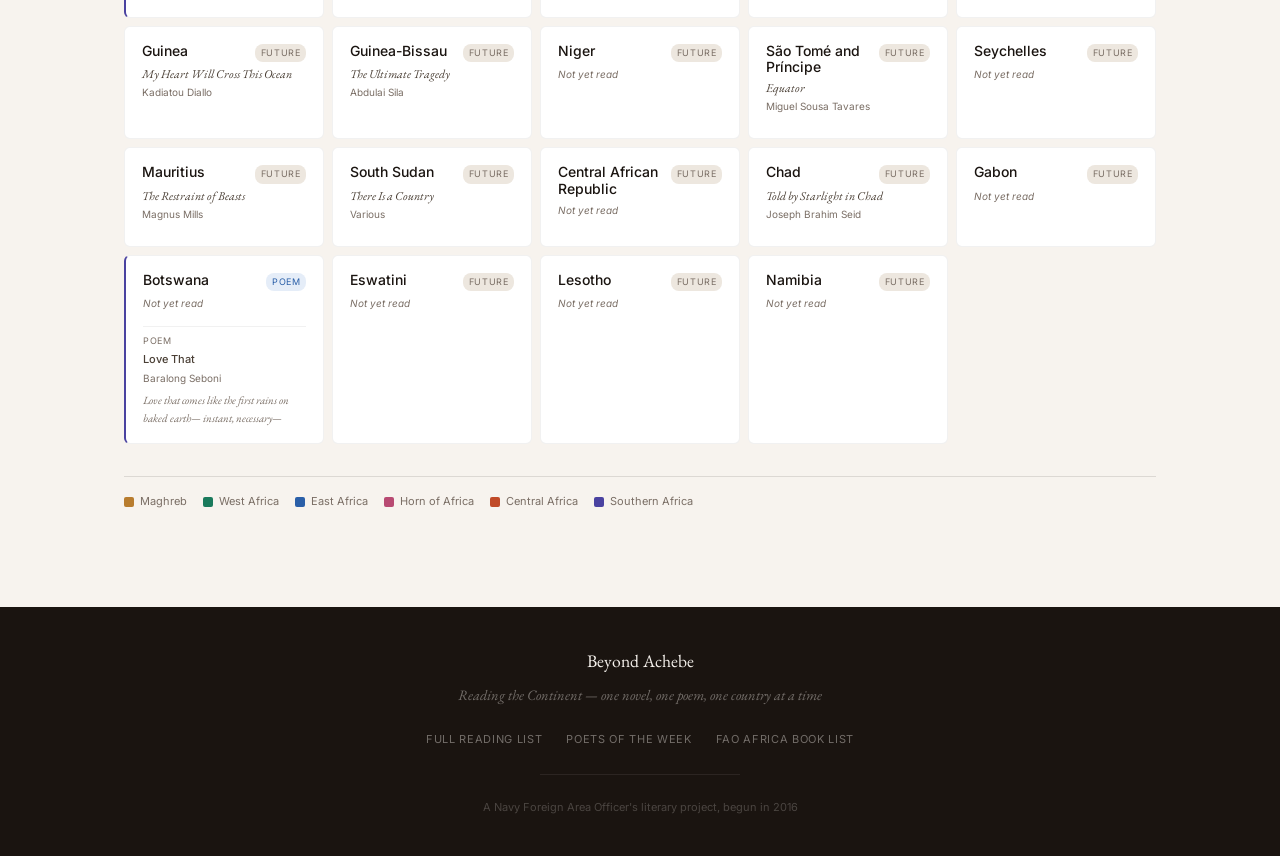
==== commit 556c4b98: "Add files via upload" ====
--- a/index.html
+++ b/index.html
@@ -87,7 +87,12 @@
 .detail-close{font-size:12px;color:var(--ink-light);cursor:pointer;padding:4px 9px;border-radius:4px;border:0.5px solid var(--border);background:var(--sand);flex-shrink:0;font-family:var(--sans)}
 .detail-close:hover{background:var(--sand-dark)}
 .detail-tags{display:flex;gap:5px;flex-wrap:wrap;margin-bottom:1.25rem}
-.detail-tag{font-size:10px;padding:2px 9px;border-radius:10px;background:var(--sand);color:var(--ink-light);border:0.5px solid var(--border)}
+.detail-tag{font-size:10px;padding:2px 9px;border-radius:10px;background:var(--sand);color:var(--ink-light);border:0.5px solid var(--border);cursor:pointer;transition:background 0.15s,color 0.15s}
+.detail-tag:hover{background:var(--ink);color:#fff;border-color:var(--ink)}
+.tag-filter-bar{display:none;align-items:center;gap:8px;margin-bottom:1rem;font-size:0.85rem;color:var(--ink-light)}
+.tag-filter-bar.visible{display:flex}
+.tag-filter-chip{display:inline-flex;align-items:center;gap:6px;background:var(--ink);color:#fff;padding:4px 10px;border-radius:10px;font-size:0.8rem}
+.tag-filter-chip button{background:none;border:0;color:#fff;cursor:pointer;font-size:0.8rem;padding:0;line-height:1}
 .detail-section-label{font-size:10px;letter-spacing:0.12em;text-transform:uppercase;color:var(--ink-light);margin-bottom:8px;margin-top:1.25rem}
 .detail-review{font-family:var(--serif);font-size:1rem;line-height:1.85;color:var(--ink-mid);border-left:2px solid var(--border);padding-left:1.1rem}
 .detail-quote{font-family:var(--serif);font-size:1rem;line-height:1.75;color:var(--ink-mid);font-style:italic;padding:0.85rem 1.1rem;border-radius:4px;background:var(--sand);margin-bottom:0.6rem;border-left:2px solid var(--border)}
@@ -248,6 +253,8 @@
     <button class="tab-btn" data-region="central"><span class="rdot rdot-central"></span>Central Africa</button>
     <button class="tab-btn" data-region="southern"><span class="rdot rdot-southern"></span>Southern Africa</button>
   </nav>
+
+  <div class="tag-filter-bar" id="tag-filter-bar"></div>
 
   <div id="detail-panel" class="detail-panel"></div>
   <div id="country-grid" class="country-grid"></div>
@@ -333,12 +340,13 @@
   {country:"Burundi",region:"central",reviewed:true,book:"Small Country",author:"Gaël Faye",tags:["genocide","Rwanda","childhood","ethnic violence","exile"],summary:"One of the best books that I read this year. I sped through it in three heady days, finishing the last third of the book in a marathon nighttime session tucked in bed next to my sleeping wife. I couldn't put the book down. 'Small Country' is one of the first novels about the Rwandan genocide and was translated into English in 2018 after winning the 2016 Prix Goncourt des Lycéens.",quotes:["I used to think I was exiled from my country. But, in retracing the steps of my past, I have understood that I was exiled from my childhood. Which seems so much crueler.","We were living on the axis of the Great Rift, at the precise spot where Africa fractures. The people of this region mirrored the land.","Poetry may not be news. But it is all that human beings retain from their journey on this earth."],poem:null,link:"https://fuuo.blogspot.com/2019/09/read-small-country-to-see-ethnic.html"},
   {country:"Rwanda",region:"central",reviewed:true,book:"Everything is Yours, Everything is Not Yours",author:"Clemantine Wamariya",tags:["genocide","memoir","refugee","Yale","survivor"],summary:"Powerful autobiographical longread about a Rwandan genocide flee-er turned wandering refugee turned Yale student turned young woman who found her voice. Her story casts aside any easy categorizations of her struggle and journey. I found myself checking the scroll bar on my iPad to see how much of the article I had left—I didn't want it to end.",quotes:[],poem:null,link:"http://fuuo.blogspot.com/2015/07/WIRL.vavasseur.hsc6.rwanda.genocide.rsvp.salter.mg.html"},
   {country:"Equatorial Guinea",region:"central",reviewed:true,book:"By Night the Mountain Burns",author:"Juan Tomás Ávila Laurel",tags:["island","oral tradition","Spanish Africa","memory","colonialism"],summary:"Equatorial Guinea is the only Spanish-speaking country in Africa—it's also the richest African country you've never heard of per capita, due to the discovery of oil there in the 90s. To my knowledge this is still the only work of fiction available in English from Equatorial Guinea.",quotes:[],poem:null,link:"https://fuuo.blogspot.com/2020/06/kruses-keys-read-by-night-mountains.html"},
-  {country:"South Africa",region:"southern",reviewed:true,tags:["Apartheid","Booker Prize","Afrikaner","ANC","post-apartheid","memoir"],
+  {country:"South Africa",region:"southern",reviewed:true,tags:["Apartheid","Booker Prize","Afrikaner","ANC","post-apartheid","memoir","Mandela","Robben Island"],
    books:[
      {title:"The Promise",author:"Damon Galgut",summary:"Of course one isn't awarded the Booker prize for penning a surface-level story about a white family in South Africa. Rather Galgut has written a soaring multi-decade exposition on the promise of a post-Apartheid South Africa writ large. It's a story that encompasses South Africa's promises to its black and coloured people, the ANC's promises to its constituency, as well as the psychic overstep of whites deigning to keep promises that never should have been had to be made in the first place.",quotes:["It is nothing. Your leftovers. That's what you're giving my mother, thirty years too late. It's not yours to give. It already belongs to us."],link:"https://www.beyondachebe.com/2022/01/thepromise.damongalgut.southafrica.booker.html"},
-     {title:"Born a Crime",author:"Trevor Noah",summary:"You may know Trevor Noah as the host of the Daily Show but long before he entered the mainstream he was a derelict kid born to a black Xhosa mother and a white Swiss father—one who appeared 'colored' to those around him but who was raised in the Xhosa culture.",quotes:[],link:"https://kruzoo.blogspot.com/2021/01/2021-reading-list.html"}
+     {title:"Born a Crime",author:"Trevor Noah",summary:"You may know Trevor Noah as the host of the Daily Show but long before he entered the mainstream he was a derelict kid born to a black Xhosa mother and a white Swiss father—one who appeared 'colored' to those around him but who was raised in the Xhosa culture.",quotes:[],link:"https://kruzoo.blogspot.com/2021/01/2021-reading-list.html"},
+     {title:"Long Walk to Freedom",author:"Nelson Mandela",summary:"I started Mandela's autobiography a few weeks before his passing after watching it gather digital dust on my kindle bookshelf for over a year. My reticence to dive into this book stemmed from a general disdain for dense, bloated, self-important celebrations of one's life often captured in autobiographies. My misgivings could not have been more misplaced. More a series of chronological vignettes than a traditional biography, Madiba beautiful and humbly tells not only his story — but that of South Africa.",quotes:["Ndiwelimilambo enamagama (I have crossed famous rivers).","For to be free is not merely to cast off one's chains, but to live in a way that respects and enhances the freedom of others.","A nation should not be judged by how it treats its highest citizens, but its lowest ones — and South Africa treated its imprisoned African citizens like animals.","I am fundamentally an optimist... part of being optimistic is keeping one's head pointed toward the sun, one's feet moving forward."],link:"https://kruzoo.blogspot.com/2015/02/long-walk-to-freedom-kindle-notes.nelson.mandela.za.html"}
    ],
-   poem:null},
+   poem:{title:"I Want You To Know—A Poem On the Passing of Madiba",author:"Jack Kruse",clip:"I want you to know sweet daughters\nThat a man lived, loved, sacrificed and forgave for his people.\nI want you to know these words\nNdiwelimilambo enamagama—",link:"https://kruzoo.blogspot.com/2013/12/Nelsonmandela.madiba.deathandizindisaquala.poem.daughters.fao.html"}},
   {country:"Zimbabwe",region:"southern",reviewed:true,book:"We Need New Names / They Are Coming",author:"NoViolet Bulawayo / Christopher Mlalazi",tags:["Mugabe","emigration","children","poverty","street kids"],summary:"There's a two-lane road that snakes down the hill from Ivandry in Tana. Here you come to recognize the faces of impoverished kids as they travel in packs, endlessly rapping on your windows as you sit in traffic. Reading NoViolet Bulawayo's 'We Need New Names' brought all of this viscerally back.",quotes:[],poem:null,link:"http://kruzoo.blogspot.com/2015/06/streetkids.mg.weneednewnames.zimbabwe.mugabe.tana.poverty.html"},
   {country:"Mozambique",region:"southern",reviewed:true,book:"Sleepwalking Land",author:"Mia Couto",tags:["civil war","magical realism","oral tradition","Portuguese"],summary:"Mia Couto has crafted a surreal, engrossing tragic tale of the hopelessness of life during the fifteen-year civil war that consumed post-independence Mozambique. Couto focuses on pulling the reader into the psyche of those affected most by war—the ones not doing the killing—the women and the children.",quotes:["The best things in life are those that don't lie ahead."],poem:{title:"If You Want to Know Me",author:"Noémia de Sousa",clip:"If you want to know who I am,\nexamine with careful eyes\nthis piece of black wood\nthat some unknown Makonde brother\ncut and carved\nwith inspired hands—",link:"https://fuuo.blogspot.com/2012/05/african-poets-of-week-compilation.html"},link:"http://kruzoo.blogspot.com/2017/02/sleepwalking-land.miacouto.mozambique.portugal.africa.html"},
   {country:"Zambia",region:"southern",reviewed:true,book:"Cocktail Hour Under the Tree of Forgetfulness",author:"Alexandra Fuller",tags:["memoir","independence","colonial Africa"],summary:"Emily said she appreciated the story's honesty and eye-opening look at both the beauty and sorrow of life. The author shares a unique perspective of a white girl living in Africa during the period of political independence.",quotes:[],poem:{title:"In the Fist of Your Hand",author:"Gwendoline Konie",clip:"You hold the seed of nations\nin the fist of your hand,\nplant it gently, water it\nwith the tears of the living—",link:"http://fuuo.blogspot.com/2011/02/poet-of-week-gwendoline-konie-from.html"},link:"https://kruzoo.blogspot.com/2021/01/2021-reading-list.html"},
@@ -397,9 +405,12 @@
   return {title:b.book||'', author:b.author||'', count:1};
 }
 
+let currentTag=null;
+
 function renderGrid(region){
   const grid=document.getElementById('country-grid');
-  const filtered=region==='all'?books:books.filter(b=>b.region===region);
+  let filtered=region==='all'?books:books.filter(b=>b.region===region);
+  if(currentTag) filtered=filtered.filter(b=>b.tags&&b.tags.includes(currentTag));
   grid.innerHTML=filtered.map(b=>{
     const hasContent=b.reviewed||b.poem;
     const bc=hasContent?`has-content r-${b.region}`:'';
@@ -441,7 +452,7 @@
   </div>`;
 
   // Tags
-  if(b.tags&&b.tags.length) html+=`<div class="detail-tags">${b.tags.map(t=>`<span class="detail-tag">${t}</span>`).join('')}</div>`;
+  if(b.tags&&b.tags.length) html+=`<div class="detail-tags">${b.tags.map(t=>`<span class="detail-tag" onclick="filterByTag('${t.replace(/'/g,"\\'")}')">${t}</span>`).join('')}</div>`;
 
   // Future read notice
   if(!b.reviewed&&!b.summary&&!(b.books&&b.books.length)){
@@ -495,6 +506,36 @@
 
 function closeDetail(){document.getElementById('detail-panel').classList.remove('visible');}
 
+function updateTagBar(){
+  const bar=document.getElementById('tag-filter-bar');
+  if(currentTag){
+    bar.classList.add('visible');
+    bar.innerHTML=`<span class="tag-filter-chip">${currentTag} <button onclick="clearTagFilter()" aria-label="Clear tag filter">✕</button></span>`;
+  } else {
+    bar.classList.remove('visible');
+    bar.innerHTML='';
+  }
+}
+
+function getActiveRegion(){
+  const btn=document.querySelector('.tab-btn.active');
+  return btn?btn.dataset.region:'all';
+}
+
+function filterByTag(tag){
+  currentTag=tag;
+  closeDetail();
+  updateTagBar();
+  renderGrid(getActiveRegion());
+  document.getElementById('atlas').scrollIntoView({behavior:'smooth',block:'start'});
+}
+
+function clearTagFilter(){
+  currentTag=null;
+  updateTagBar();
+  renderGrid(getActiveRegion());
+}
+
 document.getElementById('region-tabs').addEventListener('click',e=>{
   const btn=e.target.closest('.tab-btn');
   if(!btn)return;
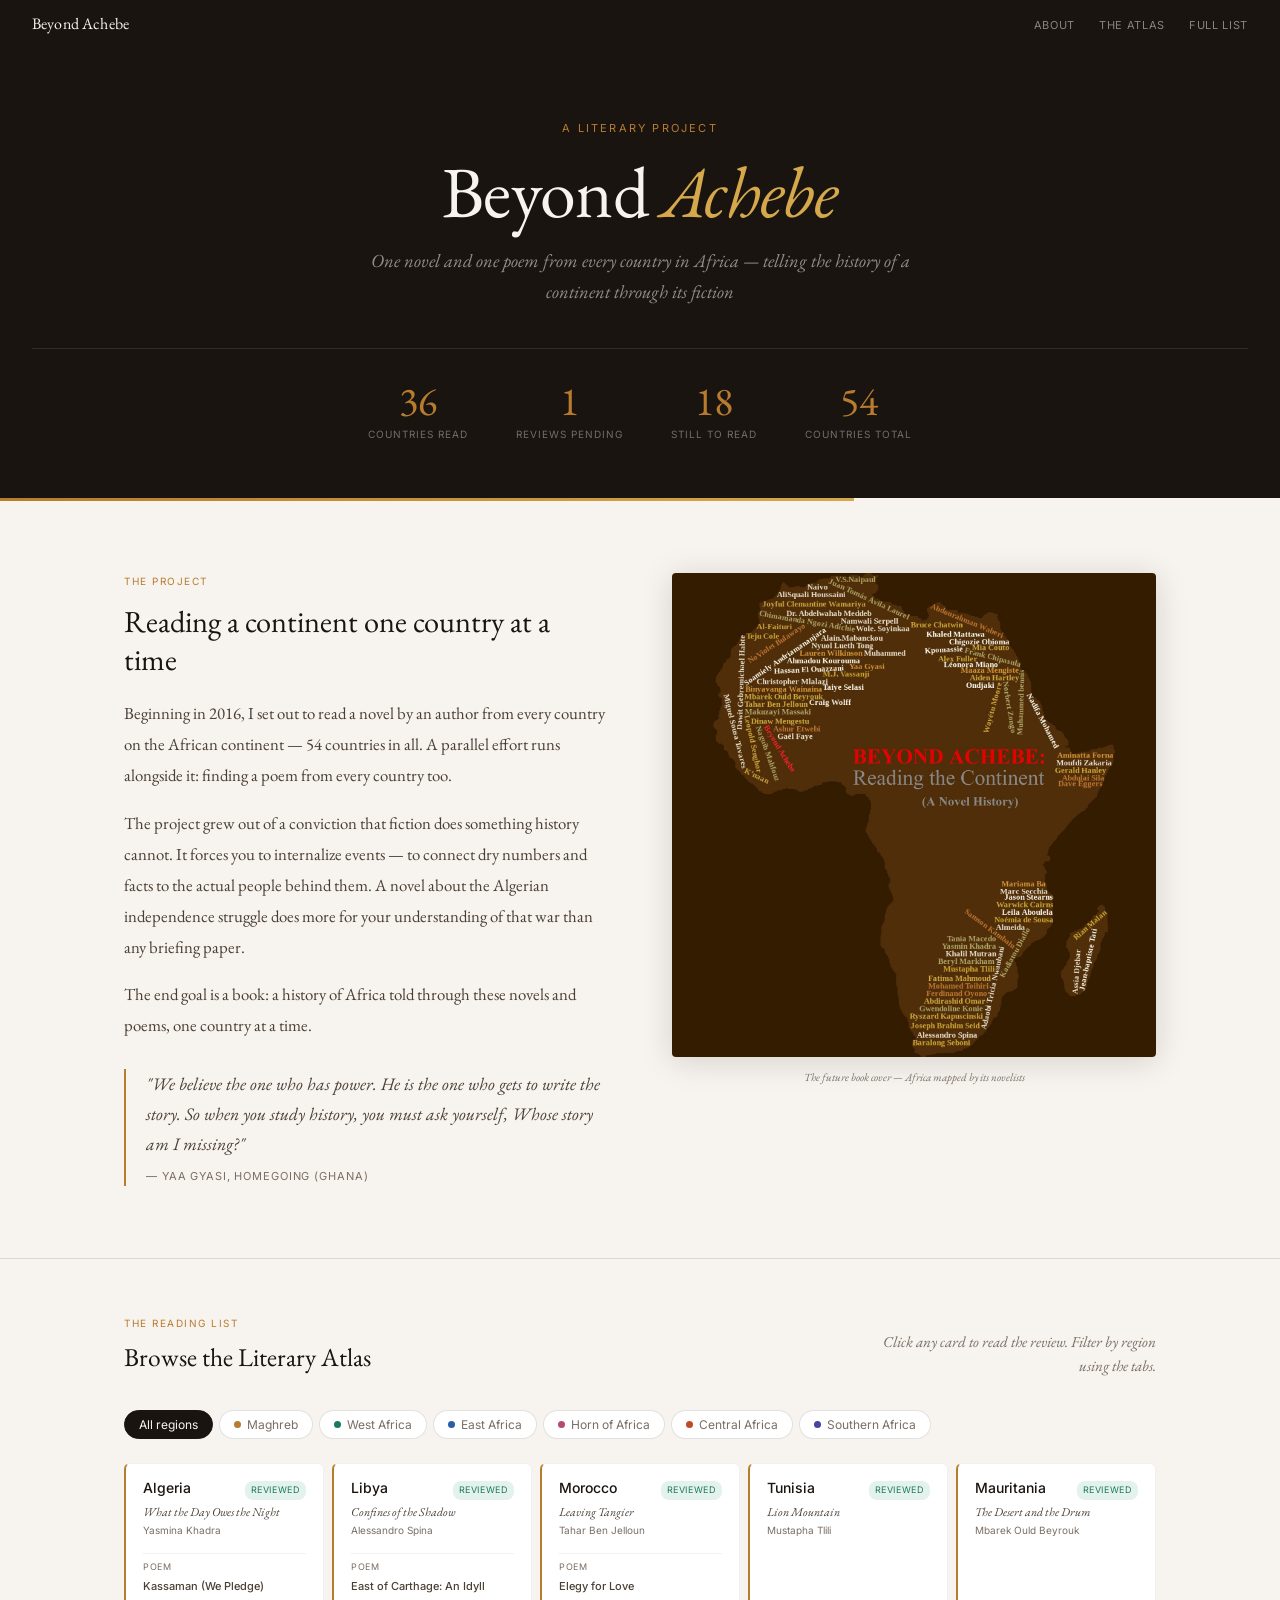
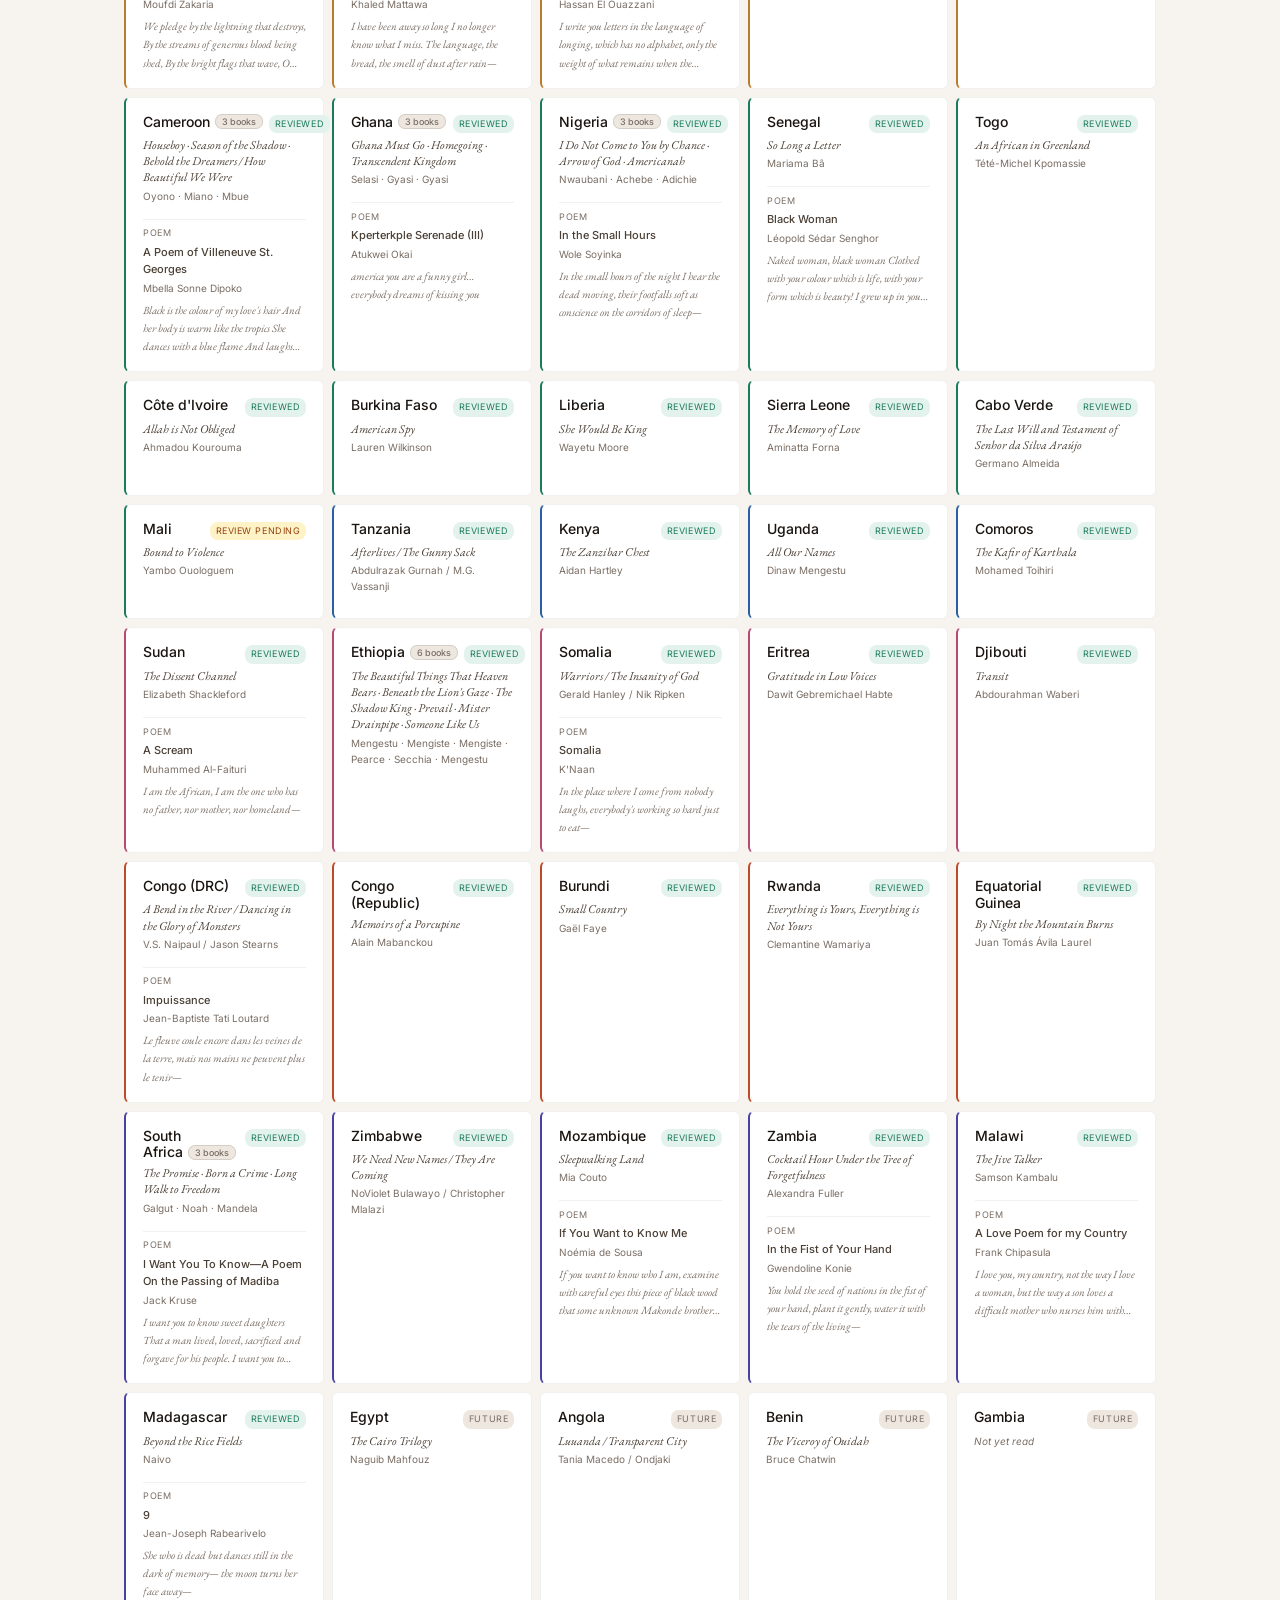
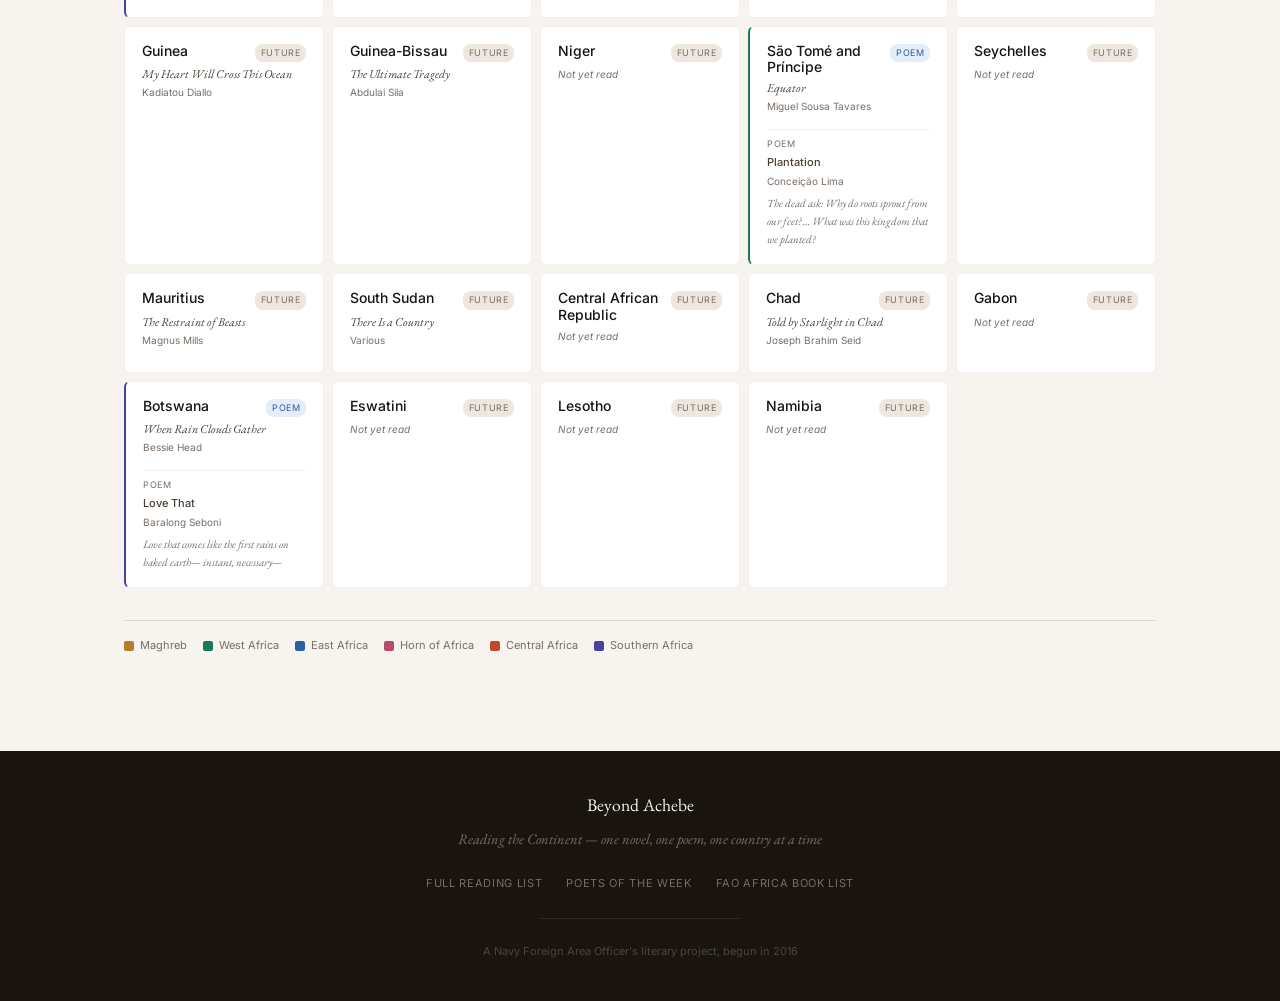
==== commit 228550c4: "Add files via upload" ====
--- a/index.html
+++ b/index.html
@@ -281,111 +281,8 @@
   <p class="footer-copy">A Navy Foreign Area Officer's literary project, begun in 2016</p>
 </footer>
 
+<script src="books.js"></script>
 <script>
-const books=[
-  {country:"Algeria",region:"maghreb",reviewed:true,book:"What the Day Owes the Night",author:"Yasmina Khadra",tags:["colonialism","love","pieds-noirs","independence"],summary:"This book is a perfect example of why reading fiction is important. Reading fiction like this forces the reader to internalize and grapple with historical events in a way that a straightforward history never could. In this case, by personalizing something like the Algerian independence struggle, the reader must reevaluate the dry numbers, facts and statistics littering the historical record and connect them to the actual people and struggles behind them.",quotes:["Have you ever dared, Younes, even once in your life?","If a woman loves you, no star is beyond your grasp, no god can touch you.","Only love can make good the misfortunes and evils of the world."],poem:{title:"Kassaman (We Pledge)",author:"Moufdi Zakaria",clip:"We pledge by the lightning that destroys,\nBy the streams of generous blood being shed,\nBy the bright flags that wave,\nO Algeria, live and bear witness—",link:"http://fuuo.blogspot.com/2010/07/poet-of-week-from-algeria-moufdi-zakaria.html"},link:"https://fuuo.blogspot.com/2018/04/love.fiction.algerianwarofindependence.html"},
-  {country:"Libya",region:"maghreb",reviewed:true,book:"Confines of the Shadow",author:"Alessandro Spina",tags:["colonialism","Italian Libya","Benghazi","occupation"],summary:"I came across this book through a post on the Arabist's excellent blog. The author of the post—Ursula Lindsey—wrote such a great opening hook: 'Alessandro Spina was a Syrian Maronite who grew up in Ben Ghazi, was educated and wrote in Italian, and over the course of 40 years penned an extraordinary cycle of novels about the bloody establishment, brief flourishing and troubled aftermath of the Italian colony in Libya.' So a novel by a Catholic Syrian that grew up in Libya, was educated in Italy and wrote in Italian, and his work has only recently been translated into English...awesome.",quotes:["To be a foreigner is a magical condition: this land will never belong to me, no matter how many cannons and rifles I bring here.","Generosity cannot overcome our fundamental problem: is our presence here legitimate?","The native is a living shadow."],poem:{title:"East of Carthage: An Idyll",author:"Khaled Mattawa",clip:"I have been away so long\nI no longer know what I miss.\nThe language, the bread,\nthe smell of dust after rain—",link:"http://fuuo.blogspot.com/2010/11/poet-of-week-sad-truth-of-matter.html"},link:"http://fuuo.blogspot.com/2015/11/libya.spina.naffis.sahely.benghazi.italy.faoreadinglist.tripoli.html"},
-  {country:"Morocco",region:"maghreb",reviewed:true,book:"Leaving Tangier",author:"Tahar Ben Jelloun",tags:["immigration","Europe","diaspora","corruption","identity"],summary:"Loved it because this was a sad, tragic, beautifully written tale about loneliness, despair, hope and home. The strength of this novel is that it doesn't hold back in its indictment of the Moroccan government's societal failures but also doesn't hold living in Europe as a golden solution to the problems of most Moroccans.",quotes:["Exile revealed the true dimensions of calamity.","You know, from Morocco you can see Spain, but it doesn't work like that in the opposite direction.","We are all called upon to leave our homes...because our country is often not rich enough, or loving enough, or generous enough to keep us at home."],poem:{title:"Elegy for Love",author:"Hassan El Ouazzani",clip:"I write you letters in the language\nof longing, which has no alphabet,\nonly the weight of what remains\nwhen the beloved has gone—",link:"http://fuuo.blogspot.com/2010/04/lawful-magic-why-i-will-have-poem-of.html"},link:"http://kruzoo.blogspot.com/2016/09/leavingtangier.africareadinglist.jelloun.morocco.mo.fao.html"},
-  {country:"Tunisia",region:"maghreb",reviewed:true,book:"Lion Mountain",author:"Mustapha Tlili",tags:["independence","modernity","sacred geography","Jasmine Revolution"],summary:"Lion Mountain is a novel of collisions — physical and spiritual, emotional and political, urban and rural, French and Tunisian, dictators and villagers, mother and son. Tlili paints a secluded village modeled on Feriana, the home of his youth — an ancient place lost amidst the desert steppes, sheltered always under the shoulder of Lion Mountain. The diviner of this sacred geography is the equally ancient Horia, a widow and fierce defender who bears all of life's adversity with a stoicism that is seemingly unbreakable. The arrival of the outside world sets the novel on a tragic arc as the forces of modernity smother the spiritual life from Horia and her household. In Horia's refusal to let her sacred geography be ripped apart, we see echoes of the defiance that will become Tunisia's Jasmine Revolution decades later.",quotes:["A geography more than physical or human: sacred...In this mystical topography, landmarks determining the rights of each and every individual were perfectly clear.","Time passes, pain is forgotten, horror is forgotten. Only by remaining silent in the face of horror may we escape it.","You set out in search of wisdom and knowledge; out of sacred duty you have become an exile. Are we not all exiles upon this earth? Is not dust our natural abode?","All because of that extraordinary ability with which the Lord has endowed him: the ability to forget. To forget. To forgive."],poem:null,link:"https://fuuo.blogspot.com/2021/02/tunisiajasmine.lionmountain.html"},
-  {country:"Mauritania",region:"maghreb",reviewed:true,book:"The Desert and the Drum",author:"Mbarek Ould Beyrouk",tags:["desert","Sahara","nomad","tradition","colonialism","identity"],summary:"'From the moment they arrived, the strangers stole something essential from us, without us feeling we had the right to protest.' This comment by the young Bedouin narrator Rayhana encapsulates the modern-day struggle that Beyrouk seeks to describe. In Rayhana's case, these strangers were a mixture of fellow countrymen and foreign investors looking for minerals. The theft in question is not one of gold or ore but of proximity and privacy. For Rayhana, the strangers' arrival severs that separation on every level forcing her to leave her tribe, and most importantly, to consider what it means to exist as an individual — a concept completely foreign to most Bedouin. The drum is her tribe's ancient token, guarded and carried for centuries and imbued with mystic power. For Rayhana, however, the drum represents everything taken from her, so she absconds with it setting off a tragic chain of events. Beyrouk is a gifted author and writes beautifully as he observes the stark difference between modern 'civilization' and Bedouin life.",quotes:["From the moment they arrived, the strangers stole something essential from us, without us feeling we had the right to protest.","So what? Do you think I'm ashamed of that? Do you think I'd rather have what you have? Your grimy faces, your vacant eyes, your directionless lives, the prisons you live in, the dead things you use for transport? Do you think you're better than me?","I was clearly from elsewhere; from the lands that were white with sand and black with fury.","Is there anyone more ignorant than someone who can't find their way?"],poem:null,link:"https://fuuo.blogspot.com/2026/06/the-desert-and-drum-by-mbarek-ould.html"},
-  {country:"Cameroon",region:"west",reviewed:true,tags:["colonialism","slavery","immigration","America","oil","identity"],
-   books:[
-     {title:"Houseboy",author:"Ferdinand Oyono",summary:"Oyono crafts a beautiful, tragic and damning tale about being a 'black Frenchman' in colonial Cameroon. The question of identity is at the center of this tale of a houseboy named Toundi with hopes of assimilation. With his near-last dying words being 'What are we blackmen who are called French?' one gets the sense it's not going to end well for the young man.",quotes:["What are we blackmen who are called French?","The dog of the King is the King of dogs."],link:"http://kruzoo.blogspot.com/2016/09/houseboy-loved-it-because-oyono-crafts.html"},
-     {title:"Season of the Shadow",author:"Léonora Miano",summary:"What were the beginnings of slavery like for those villagers who were first kidnapped? Miano transports the reader to those early terrifying days and likens the horror of slavery to a shadow of darkness whose advance can't be stopped nor hidden from. A village awakens to its huts ablaze and 12 men vanished — evil unchecked growing from the slimmest of shadows to an all-encompassing darkness.",quotes:["Evil unchecked can quickly grow from the slimmest of shadows to an all-encompassing darkness."],link:"https://fuuo.blogspot.com/2019/07/kruses-keys-read-season-of-shadow-to.html"},
-     {title:"Behold the Dreamers / How Beautiful We Were",author:"Imbolo Mbue",summary:"The novel's power comes in Mbue's ability to capture both the strengths and the hollowness of the promise of America. In How Beautiful We Were, Mbue is restrained as she refuses to offer a hopeful note about the plight of this fictional country—instead she offers a cold and despairing eulogy.",quotes:["The problem with America is that it makes you dream.","Someday, when you're old, you'll see the ones who came to kill us and the ones who'll run to save us are the same."],link:"https://www.beyondachebe.com/2021/11/behold-dreamers-by-imbolo-mbue-cameroon.html"}
-   ],
-   poem:{title:"A Poem of Villeneuve St. Georges",author:"Mbella Sonne Dipoko",clip:"Black is the colour of my love's hair\nAnd her body is warm like the tropics\nShe dances with a blue flame\nAnd laughs without shame—",link:"http://fuuo.blogspot.com/2017/04/poet-of-week-from-cameroon-mbella-sonne.html"}},
-  {country:"Ghana",region:"west",reviewed:true,tags:["slave trade","diaspora","addiction","family","identity","immigration","science vs faith"],
-   books:[
-     {title:"Ghana Must Go",author:"Taiye Selasi",summary:"Read It Because this is not a novel about Africa, or Ghana, or Nigeria or immigrants only — this is one of the classic novels about family, identity, loss, and forgiveness that follows you around in your idle thoughts long after you are finished. Selasi's mastery is most evident as she captures the sights, sounds and people of Ghana and Nigeria.",quotes:["The boy was possessed of that brand of indomitable cheerfulness only seen in children living in poverty near the equator: an instinct to laugh at the world as they found it, to find things to laugh at, to know where to look."],link:"http://kruzoo.blogspot.com/2016/03/ghana-must-go-read-it-because-this-is.html"},
-     {title:"Homegoing",author:"Yaa Gyasi",summary:"As I listened to Yaa Gyasi's 'Homegoing' I began to see the very clear narrative line that she was drawing between black lives today and an origin story across the Atlantic that began centuries ago. This masterpiece of historical fiction follows the lives of two separated half-sisters and their six generations of descendants beginning in the mid-1700s in West Africa.",quotes:["We believe the one who has power. He is the one who gets to write the story."],link:"http://fuuo.blogspot.com/2019/03/kruseskeys.homegoing.oprah.gyasi.ghana.html"},
-     {title:"Transcendent Kingdom",author:"Yaa Gyasi",summary:"The author chooses to focus on the life of one brilliant young scientist and her life as a daughter of Ghanaian immigrants who struggles with her identity as a black woman — science and faith pulling in opposite directions.",quotes:["Am looking for new names for old feelings. My soul is still my soul, even if I rarely call it that."],link:"http://fuuo.blogspot.com/2019/03/kruseskeys.homegoing.oprah.gyasi.ghana.html"}
-   ],
-   poem:{title:"Kperterkple Serenade (III)",author:"Atukwei Okai",clip:"america\nyou are a funny girl…\neverybody dreams of kissing you",link:"http://fuuo.blogspot.com/2010/10/poet-of-week-from-ghana-atukwei-okai.html"}},
-  {country:"Nigeria",region:"west",reviewed:true,tags:["419 fraud","colonialism","identity","Igbo","diaspora"],
-   books:[
-     {title:"I Do Not Come to You by Chance",author:"Adaobi Tricia Nwaubani",summary:"Read It Because you'll finally get to know that Nigerian Prince who has been emailing you! With an eye for humor and for heart, Nwaubani crafts a classic tragedy that follows the rise of Kingsley as he ascends a 419 crime syndicate. The single aspect that best demonstrates the author's deft writing hands is her ability to humanize Kingsley as he becomes more and more adept at swindling gullible mugus.",quotes:["The glass cup dropped from my hand and colonized a large portion of the marble floor.","No matter what the media proclaimed, we were not villains, and the good people of Eastern Nigeria knew it."],link:"http://kruzoo.blogspot.com/2016/01/419.ng.advancefee.nigerianprince.nwaubani.donotcometoyoubychance.html"},
-     {title:"Arrow of God",author:"Chinua Achebe",summary:"Achebe's deepest excavation of colonial disruption to traditional Igbo authority — the story of Ezeulu, chief priest of Ulu, whose resistance to British colonial power leads to catastrophic consequences for his people and his god.",quotes:["We believe the one who has power. He is the one who gets to write the story. So when you study history, you must ask yourself, Whose story am I missing?"],link:"http://kruzoo.blogspot.com/2016/01/419.ng.advancefee.nigerianprince.nwaubani.donotcometoyoubychance.html"},
-     {title:"Americanah",author:"Chimamanda Ngozi Adichie",summary:"Adichie's sweeping novel of race, identity, and return maps the experience of a Nigerian woman navigating race in America and Britain before coming home to Lagos.",quotes:[],link:"http://kruzoo.blogspot.com/2016/01/419.ng.advancefee.nigerianprince.nwaubani.donotcometoyoubychance.html"}
-   ],
-   poem:{title:"In the Small Hours",author:"Wole Soyinka",clip:"In the small hours of the night\nI hear the dead moving,\ntheir footfalls soft as conscience\non the corridors of sleep—",link:"http://fuuo.blogspot.com/2010/06/potw-in-small-hours-by-wole-soyinka.html"}},
-  {country:"Senegal",region:"west",reviewed:true,book:"So Long a Letter",author:"Mariama Bâ",tags:["women","polygamy","friendship","epistolary","feminism"],summary:"Read It Because you get to peer into the birth of feminism for a Muslim woman in post-independence Senegal. Bâ won me over with her tender, thoughtful introspective look at the life of a cuckolded, then sister-wifed, then widowed, then independent and finally (maybe) free woman. I found myself rereading paragraphs as she bestowed poetry upon the mundane-seeming tasks of a housewife.",quotes:["The domestic work they carry out, and which is not paid for in hard cash, is essential to the home.","The mirasse commanded by the Koran requires that a dead person be stripped of his most intimate secrets; thus is exposed to others what was carefully concealed."],poem:{title:"Black Woman",author:"Léopold Sédar Senghor",clip:"Naked woman, black woman\nClothed with your colour which is life,\nwith your form which is beauty!\nI grew up in your shadow—",link:"http://fuuo.blogspot.com/2010/07/potw-black-woman-by-senghor.html"},link:"http://kruzoo.blogspot.com/2016/08/senegal.mariamaba.solongaletter.dakar.readinglist.html"},
-  {country:"Togo",region:"west",reviewed:true,book:"An African in Greenland",author:"Tété-Michel Kpomassie",tags:["adventure","Greenland","Inuit","travel","identity"],summary:"Loved it because it was unlike anything I've ever read. This is the fantastical post-independence autobiographical tale of a young Togolese boy that leaves his 25 siblings on a whim and starts a 12-year journey from his native country to the chilly northern reaches of Greenland. It all started after he saw a book on Greenland in a missionary bookstore in his village.",quotes:[],poem:null,link:"http://kruzoo.blogspot.com/2016/11/kpomassie.readinglist.an-african-in-greenland-loved-it.html"},
-  {country:"Côte d'Ivoire",region:"west",reviewed:true,book:"Allah is Not Obliged",author:"Ahmadou Kourouma",tags:["child soldiers","civil war","West Africa"],summary:"This novel could just as easily have been filed under Sierra Leone or Liberia but I stuck it here since the author is Ivorian. And if we want to get all philosophical about things, most of these books could be filed under multiple countries since the borders are really an artificial colonial construct.",quotes:[],poem:null,link:"http://kruzoo.blogspot.com/2016/11/allahisnotobliged.kourouma.faoreadinglist.html"},
-  {country:"Burkina Faso",region:"west",reviewed:true,book:"American Spy",author:"Lauren Wilkinson",tags:["Cold War","espionage","Thomas Sankara","CIA"],summary:"'American Spy' is both a fictionalized telling of Sankara's downfall and a commentary on what it means to be a black woman in both an American and African society. The novel is strongest examining Marie's struggles with Sankara's charisma and his communist views. There are no good answers—only messy and sometimes violent ones.",quotes:["The problem with the good he was doing was that it made his Communism palatable. He was too charismatic."],poem:null,link:"http://fuuo.blogspot.com/2020/08/americanspy.nousvaincrons.wilkinson..html"},
-  {country:"Liberia",region:"west",reviewed:true,book:"She Would Be King",author:"Wayetu Moore",tags:["founding","magical realism","American Colonization Society","slavery"],summary:"In Philip Hitti's History of the Arabs, he highlights the long-standing Arab appreciation for oral story-telling and poetry which they call sihr halal — 'lawful magic.' In her debut novel Wayetu Moore channels this idea of lawful magic in her telling of an alternative origin story of the Pepper Coast lands that would become Liberia.",quotes:[],poem:null,link:"https://fuuo.blogspot.com/2020/04/marcusgarvey.wayetumoore.readingthecontinent.kruse.html"},
-  {country:"Sierra Leone",region:"west",reviewed:true,book:"The Memory of Love",author:"Aminatta Forna",tags:["civil war","trauma","PTSD","love","endurance"],summary:"With beautiful, striking prose author Aminatta Forna reveals the soul of a nation where nearly everyone is stricken with post-traumatic stress disorder. And while PTSD may be the official western diagnosis, as one local notes: 'You call it a disorder, my friend. We call it life.'",quotes:["People are wrong when they talk of love at first sight. As she walks away from you, what you feel is loss. A premonition of loss.","People think war is the worst this country has ever seen: they have no idea what peace is like. The courage it takes simply to endure."],poem:null,link:"https://fuuo.blogspot.com/2018/06/kruses-key.memoryofcivilwar.love.forna.sierraleone.html"},
-  {country:"Cabo Verde",region:"west",reviewed:true,book:"The Last Will and Testament of Senhor da Silva Araújo",author:"Germano Almeida",tags:["Lusophone","love","colonial legacy","melancholy"],summary:"Read It Because this translated piece of Cape Verdean fiction is beautiful, sad, and meandering as it examines the life of a poor peasant boy made good as a successful business owner. The reader is left to wonder: was Adelia actually real or was she a mad creation by a man unable to find his place in Cape Verdean society?",quotes:[],poem:null,link:"http://kruzoo.blogspot.com/2017/01/lastwillandtestament.araujo.capeverde.cv.html"},
-  {country:"Mali",region:"west",reviewed:true,pendingReview:true,book:"Bound to Violence",author:"Yambo Ouologuem",tags:["Mali empire","slave trade","colonialism","violence","Prix Renaudot"],summary:"Review pending.",quotes:[],poem:null,link:""},
-  {country:"Tanzania",region:"east",reviewed:true,book:"Afterlives / The Gunny Sack",author:"Abdulrazak Gurnah / M.G. Vassanji",tags:["colonialism","WWI","askari","Indian diaspora","Nobel Prize"],summary:"Gurnah's 10th novel spans the timeline from early 1900s east Africa to Tanzanian independence in the early 60s. In it he tells the multi-generational story of several families struggling in an East Africa caught in the middle of a fight between a waning Germany and a desperate teetering British empire. This is the mark of a great book for me—it shifts the attention of the western reader from a default focus on similar western powers and brings it to the personal level of the men and women who own the country and land.",quotes:["The askari left the land devastated, its people starving and dying in the hundreds of thousands, while they struggled on in their blind and murderous embrace of a cause whose origins they did not know."],poem:null,link:"https://www.beyondachebe.com/2023/03/afterlives-tanzania-kindle.html"},
-  {country:"Kenya",region:"east",reviewed:true,book:"The Zanzibar Chest",author:"Aidan Hartley",tags:["journalism","memoir","Somalia","East Africa","war correspondent"],summary:"From time to time, God causes men to be born who have a lust to go abroad at the risk of their lives and discover news. If there were ever an engraving to be mounted on the wall of my hypothetical office it would be Kipling's opening quote from this book. One of my favorite books ever — not technically fiction but it sure reads like it.",quotes:[],poem:null,link:"http://fuuo.blogspot.com/2012/11/thezanzibarchest.aidenhartley.summary.review.notes.html"},
-  {country:"Uganda",region:"east",reviewed:true,book:"All Our Names",author:"Dinaw Mengestu",tags:["revolution","post-independence","Uganda","Midwest America","love"],summary:"Read It Because it will Break Your Heart. And it's the Great African Novel. As I read through the final pages of the novel and watched the final paragraphs fade away my heart began to ache and break because I didn't want to let the characters go. And then I focused and slowly read through the final line. I won't ruin it for you but that line—oh that line—it will break your heart.",quotes:["No one needs to learn how to kill, but it took the foreigners who came to Africa to show us that it meant nothing to do so."],poem:null,link:"http://kruzoo.blogspot.com/2016/03/allournames.thegreatafricannovel.mengestu.ugandaindependence.fao.html"},
-  {country:"Comoros",region:"east",reviewed:true,book:"The Kafir of Karthala",author:"Mohamed Toihiri",tags:["Islam","colonialism","satire","archipelago","coup"],summary:"Published in 2000 amidst one of Comoros' many coups, Toihiri has penned a wry, surprisingly racy novel that satirizes much of the politics and culture of his home country. I was only able to read it because I asked for a copy from the professor who had translated it at the University of Vermont. He was kind enough to send me a Word document with his translation.",quotes:[],poem:null,link:"http://kruzoo.blogspot.com/2016/04/kafirdekhartala.kafirofkhartala.comoros.moroni.auberi.legrandmarriage.fao.html"},
-  {country:"Sudan",region:"horn",reviewed:true,book:"The Dissent Channel",author:"Elizabeth Shackleford",tags:["civil war","South Sudan","diplomacy","memoir"],summary:"During a Famous Rivers Africa Group session, we discussed this memoir with the author Lizzy Shackleton. The book covers her experience as a State Department officer in South Sudan and the dissent channel she used to formally object to U.S. policy there.",quotes:[],poem:{title:"A Scream",author:"Muhammed Al-Faituri",clip:"I am the African,\nI am the one who has no father,\nnor mother,\nnor homeland—",link:"https://fuuo.blogspot.com/2012/05/african-poets-of-week-compilation.html"},link:"https://kruzoo.blogspot.com/2021/01/2021-reading-list.html"},
-  {country:"Ethiopia",region:"horn",reviewed:true,tags:["Haile Selassie","Derg","revolution","Italian invasion","immigrant experience","homelessness"],
-   books:[
-     {title:"The Beautiful Things That Heaven Bears",author:"Dinaw Mengestu",summary:"Before Adichie was regaling the world with her story of a relatively privileged immigrant experience in Americanah, Ethiopian author Dinaw Mengestu was pulling back the curtain on a much bleaker immigrant experience. The title comes from the closing lines of Dante's Inferno. Sepha and his friends have escaped the violence in their own country and arrived in America, seeing the stars. Only they soon discover that while their new life may not be hell, it will likely be more like purgatory than paradiso.",quotes:["As it was, I did not come to America to find a better life. I came here running and screaming with the ghosts of an old one firmly attached to my back.","All the best dictators are colonels."],link:"https://fuuo.blogspot.com/2018/05/kruses-keys.mengestu.beautifulthings.selassie.ethiopia.vw.html"},
-     {title:"Beneath the Lion's Gaze",author:"Maaza Mengiste",summary:"One of the only African nations to never have been colonized, one of its darkest periods came during the 13-year socialist-Leninist-Marxist rule of the Derg. This military junta overthrew an increasingly oblivious Haile Selassie and set about consolidating power under despot Mengistu Mariam. The novel retells this period through the eyes of one Ethiopian family.",quotes:["The nature of love is to kill for it, or to die."],link:"https://fuuo.blogspot.com/2019/03/krusekeys.fuuo.beneaththelionsgaze.mengiste.ethiopia.html"},
-     {title:"The Shadow King",author:"Maaza Mengiste",summary:"Following Mussolini's invasion to avenge Italy's 19th-century embarrassment at the Battle of Adua, Kidane assembles a local militia at exiled Emperor Haile Selassie's behest. His wife Aster leads the women who trail the fighters supplying food and bullets, and eventually convinces him to let her women fight. Mengiste brings to light a forgotten piece of Ethiopia's resistance against Italy.",quotes:["They have come to rewrite history, to alter memory, to resurrect their dead and refashion them as heroes.","She is one woman. She is many women. She is all the sound that exists in the world.","We were the Shadow King."],link:"https://fuuo.blogspot.com/2019/12/kruses-keys-read-shadow-king-to.html"},
-     {title:"Prevail",author:"Jeff Pearce",summary:"I can't imagine there's a more well-researched book out there on Ethiopia's decades-long resistance and eventual defeat of an overeager, overconfident, overreaching wannabe colonial power. Canadian author Jeff Pearce's work is strongest as he brings to life the myriad actors, antagonists, and heroes of the saga.",quotes:[],link:"https://fuuo.blogspot.com/2019/04/kruseskey.browncondor.ethiopiahistory.pearce.html"},
-     {title:"Mister Drainpipe",author:"Marc Secchia",summary:"Will Drainpipe rediscover and recapture his dignity and past identity? This question is answered against the backdrop of Ethiopia's history over the past 75 years.",quotes:["But now and again there might be a treasure. A smile. A kind greeting; not the automatic or guilty sort, but a genuine word.","It is strange how easily one forgets miracles."],link:"https://fuuo.blogspot.com/2019/"},
-     {title:"Someone Like Us",author:"Dinaw Mengestu",summary:"I discovered novelist Dinaw Mengestu several years ago through his beautiful 2007 debut novel The Beautiful Things That Heaven Bears. He later followed it up with his sweeping show-stopper All Our Names, which I called The Great African Novel. While Someone Like Us is far less sweeping than his previous novels, it still builds out Mengestu's tapestry of the immigrant experience in America by focusing on an Ethiopian father and son's evolving relationship. Told against scenes shifting from Ethiopia to France to Chicago and times past and present, Mengestu doesn't shy away from difficult topics like mental health and substance abuse and the toll they take on memory and relationships. In an era where terms like 'immigration' carry a charged weight, Someone Like Us adds important context and hopefully develops increased empathy in the reader on the myriad struggles faced by immigrants by everything from police stops to just not knowing how America works.",quotes:[],link:"https://kruzoo.blogspot.com/2025/11/kruses-keys-read-someone-like-us-to.html"}
-   ],
-   poem:null},
-  {country:"Somalia",region:"horn",reviewed:true,book:"Warriors / The Insanity of God",author:"Gerald Hanley / Nik Ripken",tags:["nomad","clan","faith","persecution","Mogadishu"],summary:"When many critics of Christianity think of missionaries they picture black-clad old-fashioned looking men proselytizing loudly in the streets. If you fall into that category I challenge you to read this book—it will upend your perspective. At one point Ripken's NGO was the ONLY ONE operating in Somalia—his team of 8 was feeding 50,000 refugees a day.",quotes:["In those years in Somalia, we had 150 followers of Jesus in the country. When we left, only four were left alive.","The reason for persecution, then, is that people keep finding Jesus—and, then, they refuse to keep Him to themselves."],poem:{title:"Somalia",author:"K'Naan",clip:"In the place where I come from\nnobody laughs,\neverybody's working so hard\njust to eat—",link:"https://fuuo.blogspot.com/2011/02/poet-of-week-from-somalia-abdirashid.html"},link:"https://fuuo.blogspot.com/2020/04/ArethereSomaliChristians.mogadishu.ripken.html"},
-  {country:"Eritrea",region:"horn",reviewed:true,book:"Gratitude in Low Voices",author:"Dawit Gebremichael Habte",tags:["refugee","independence","Italy","Ethiopia","EPLF"],summary:"Equal parts memoir, history and adventure novel, Dawit Habte's book is the story of not only his country's 91-year struggle for independence but also his own incredible journey from a countryside village in Eritrea to the offices of Bloomberg as a software engineer. One thing that struck me was Habte's commentary on the dehumanizing nature of seeking asylum—where you are assumed to be starting anew on a better life despite having a family, people, and country that you call home half a world away.",quotes:["Dry the sea to kill the fish — unofficial motto of Ethiopia as they sought to destroy any hope of Eritrean independence.","A refugee is always a pawn to be used.","Nostalgia is the suffering caused by an unappeased yearning to return."],poem:null,link:"https://fuuo.blogspot.com/2019/09/kruseskeys.bloomberg.habte.read-gratitude-in-low-voices-to.html"},
-  {country:"Djibouti",region:"horn",reviewed:true,book:"Transit",author:"Abdourahman Waberi",tags:["refugees","migration","displacement","democracy"],summary:"There's not exactly a ton of Djibouti fiction out there, especially en anglais. But when it comes to Djibouti fiction, the author Waberi reigns supreme. Transit interweaves Bashir's story with that of Harbi as the narrative arc builds toward their intersection. The staying power comes from Waberi's deft touch as he tackles the complexity of his country's history through alternating monologues.",quotes:["Democracy, that hot air of politicians who take bread from whoever giving it.","I'm the product of love without borders; I'm a hyphen between two worlds."],poem:null,link:"https://kruzoo.blogspot.com/2017/11/kruses-key-read-transit-to-understand.html"},
-  {country:"Congo (DRC)",region:"central",reviewed:true,book:"A Bend in the River / Dancing in the Glory of Monsters",author:"V.S. Naipaul / Jason Stearns",tags:["Mobutu","Congo Wars","colonialism","Lumumba","Kabila"],summary:"In Dancing in the Glory of Monsters, Stearns attempts to unravel the most complicated conflict that the world never cared about: the two wars in the Congo—as he notes, 'generally we do not care about a strange war fought by black people somewhere in the middle of Africa.' As Stearns digs deeper and deeper into the wars, you are quickly struck by the overwhelming intensity of violence.",quotes:["Africa has the shape of a pistol and Congo is its trigger. —Frantz Fanon","Who has not been Mobutists in this country? We saw you all, dancing in the glory of the monster.","Lies come up in the elevator, the truth takes the stairs but gets here eventually."],poem:{title:"Impuissance",author:"Jean-Baptiste Tati Loutard",clip:"Le fleuve coule encore\ndans les veines de la terre,\nmais nos mains ne peuvent plus\nle tenir—",link:"http://fuuo.blogspot.com/2010/09/poet-of-week-from-congo-jean-baptiste.html"},link:"https://fuuo.blogspot.com/2018/07/kruseskey.mobuto.kabila.lumumba.stearns.dancingcongo.html"},
-  {country:"Congo (Republic)",region:"central",reviewed:true,book:"Memoirs of a Porcupine",author:"Alain Mabanckou",tags:["sorcery","fable","oral tradition","superstition"],summary:"This is a difficult novel from renowned author Alain Mabanckou. Mabanckou has penned a pointed tale aimed at taking down the role of backwoods superstition amidst modernity. I will admit I didn't really understand the point of this novel and had to do some research. If you are only going to read one novel from the Republic of Congo, do NOT make it this one.",quotes:[],poem:null,link:"https://fuuo.blogspot.com/2018/04/mabanckou.congo.porcupine.peta.html"},
-  {country:"Burundi",region:"central",reviewed:true,book:"Small Country",author:"Gaël Faye",tags:["genocide","Rwanda","childhood","ethnic violence","exile"],summary:"One of the best books that I read this year. I sped through it in three heady days, finishing the last third of the book in a marathon nighttime session tucked in bed next to my sleeping wife. I couldn't put the book down. 'Small Country' is one of the first novels about the Rwandan genocide and was translated into English in 2018 after winning the 2016 Prix Goncourt des Lycéens.",quotes:["I used to think I was exiled from my country. But, in retracing the steps of my past, I have understood that I was exiled from my childhood. Which seems so much crueler.","We were living on the axis of the Great Rift, at the precise spot where Africa fractures. The people of this region mirrored the land.","Poetry may not be news. But it is all that human beings retain from their journey on this earth."],poem:null,link:"https://fuuo.blogspot.com/2019/09/read-small-country-to-see-ethnic.html"},
-  {country:"Rwanda",region:"central",reviewed:true,book:"Everything is Yours, Everything is Not Yours",author:"Clemantine Wamariya",tags:["genocide","memoir","refugee","Yale","survivor"],summary:"Powerful autobiographical longread about a Rwandan genocide flee-er turned wandering refugee turned Yale student turned young woman who found her voice. Her story casts aside any easy categorizations of her struggle and journey. I found myself checking the scroll bar on my iPad to see how much of the article I had left—I didn't want it to end.",quotes:[],poem:null,link:"http://fuuo.blogspot.com/2015/07/WIRL.vavasseur.hsc6.rwanda.genocide.rsvp.salter.mg.html"},
-  {country:"Equatorial Guinea",region:"central",reviewed:true,book:"By Night the Mountain Burns",author:"Juan Tomás Ávila Laurel",tags:["island","oral tradition","Spanish Africa","memory","colonialism"],summary:"Equatorial Guinea is the only Spanish-speaking country in Africa—it's also the richest African country you've never heard of per capita, due to the discovery of oil there in the 90s. To my knowledge this is still the only work of fiction available in English from Equatorial Guinea.",quotes:[],poem:null,link:"https://fuuo.blogspot.com/2020/06/kruses-keys-read-by-night-mountains.html"},
-  {country:"South Africa",region:"southern",reviewed:true,tags:["Apartheid","Booker Prize","Afrikaner","ANC","post-apartheid","memoir","Mandela","Robben Island"],
-   books:[
-     {title:"The Promise",author:"Damon Galgut",summary:"Of course one isn't awarded the Booker prize for penning a surface-level story about a white family in South Africa. Rather Galgut has written a soaring multi-decade exposition on the promise of a post-Apartheid South Africa writ large. It's a story that encompasses South Africa's promises to its black and coloured people, the ANC's promises to its constituency, as well as the psychic overstep of whites deigning to keep promises that never should have been had to be made in the first place.",quotes:["It is nothing. Your leftovers. That's what you're giving my mother, thirty years too late. It's not yours to give. It already belongs to us."],link:"https://www.beyondachebe.com/2022/01/thepromise.damongalgut.southafrica.booker.html"},
-     {title:"Born a Crime",author:"Trevor Noah",summary:"You may know Trevor Noah as the host of the Daily Show but long before he entered the mainstream he was a derelict kid born to a black Xhosa mother and a white Swiss father—one who appeared 'colored' to those around him but who was raised in the Xhosa culture.",quotes:[],link:"https://kruzoo.blogspot.com/2021/01/2021-reading-list.html"},
-     {title:"Long Walk to Freedom",author:"Nelson Mandela",summary:"I started Mandela's autobiography a few weeks before his passing after watching it gather digital dust on my kindle bookshelf for over a year. My reticence to dive into this book stemmed from a general disdain for dense, bloated, self-important celebrations of one's life often captured in autobiographies. My misgivings could not have been more misplaced. More a series of chronological vignettes than a traditional biography, Madiba beautiful and humbly tells not only his story — but that of South Africa.",quotes:["Ndiwelimilambo enamagama (I have crossed famous rivers).","For to be free is not merely to cast off one's chains, but to live in a way that respects and enhances the freedom of others.","A nation should not be judged by how it treats its highest citizens, but its lowest ones — and South Africa treated its imprisoned African citizens like animals.","I am fundamentally an optimist... part of being optimistic is keeping one's head pointed toward the sun, one's feet moving forward."],link:"https://kruzoo.blogspot.com/2015/02/long-walk-to-freedom-kindle-notes.nelson.mandela.za.html"}
-   ],
-   poem:{title:"I Want You To Know—A Poem On the Passing of Madiba",author:"Jack Kruse",clip:"I want you to know sweet daughters\nThat a man lived, loved, sacrificed and forgave for his people.\nI want you to know these words\nNdiwelimilambo enamagama—",link:"https://kruzoo.blogspot.com/2013/12/Nelsonmandela.madiba.deathandizindisaquala.poem.daughters.fao.html"}},
-  {country:"Zimbabwe",region:"southern",reviewed:true,book:"We Need New Names / They Are Coming",author:"NoViolet Bulawayo / Christopher Mlalazi",tags:["Mugabe","emigration","children","poverty","street kids"],summary:"There's a two-lane road that snakes down the hill from Ivandry in Tana. Here you come to recognize the faces of impoverished kids as they travel in packs, endlessly rapping on your windows as you sit in traffic. Reading NoViolet Bulawayo's 'We Need New Names' brought all of this viscerally back.",quotes:[],poem:null,link:"http://kruzoo.blogspot.com/2015/06/streetkids.mg.weneednewnames.zimbabwe.mugabe.tana.poverty.html"},
-  {country:"Mozambique",region:"southern",reviewed:true,book:"Sleepwalking Land",author:"Mia Couto",tags:["civil war","magical realism","oral tradition","Portuguese"],summary:"Mia Couto has crafted a surreal, engrossing tragic tale of the hopelessness of life during the fifteen-year civil war that consumed post-independence Mozambique. Couto focuses on pulling the reader into the psyche of those affected most by war—the ones not doing the killing—the women and the children.",quotes:["The best things in life are those that don't lie ahead."],poem:{title:"If You Want to Know Me",author:"Noémia de Sousa",clip:"If you want to know who I am,\nexamine with careful eyes\nthis piece of black wood\nthat some unknown Makonde brother\ncut and carved\nwith inspired hands—",link:"https://fuuo.blogspot.com/2012/05/african-poets-of-week-compilation.html"},link:"http://kruzoo.blogspot.com/2017/02/sleepwalking-land.miacouto.mozambique.portugal.africa.html"},
-  {country:"Zambia",region:"southern",reviewed:true,book:"Cocktail Hour Under the Tree of Forgetfulness",author:"Alexandra Fuller",tags:["memoir","independence","colonial Africa"],summary:"Emily said she appreciated the story's honesty and eye-opening look at both the beauty and sorrow of life. The author shares a unique perspective of a white girl living in Africa during the period of political independence.",quotes:[],poem:{title:"In the Fist of Your Hand",author:"Gwendoline Konie",clip:"You hold the seed of nations\nin the fist of your hand,\nplant it gently, water it\nwith the tears of the living—",link:"http://fuuo.blogspot.com/2011/02/poet-of-week-gwendoline-konie-from.html"},link:"https://kruzoo.blogspot.com/2021/01/2021-reading-list.html"},
-  {country:"Malawi",region:"southern",reviewed:true,book:"The Jive Talker",author:"Samson Kambalu",tags:["coming of age","Banda era","Britain","humor"],summary:"Loved It Because Kambalu is a gifted and funny writer who presents his life (and that of his father—the Jive Talker) as an open book. Technically, this isn't fiction but this Malawian Banda-era coming-of-age tale sure reads like it. The book is at its best when the author is in the jive talking zone—whether that be on former President Banda, American Rock n Roll, or bush wisdom regarding safari animals.",quotes:[],poem:{title:"A Love Poem for my Country",author:"Frank Chipasula",clip:"I love you, my country,\nnot the way I love a woman,\nbut the way a son loves a difficult mother\nwho nurses him with bitter milk—",link:"http://fuuo.blogspot.com/2011/01/poet-of-week-frank-chipasula-of-malawi.html"},link:"http://kruzoo.blogspot.com/2016/07/the-jive-talker-or-how-to-get-british.html"},
-  {country:"Madagascar",region:"southern",reviewed:true,book:"Beyond the Rice Fields",author:"Naivo",tags:["first novel","colonialism","slavery","Merina","Christianity"],summary:"It's hard to express how much I looked forward to reading this book. I spent three years living and working in Madagascar beginning in late 2013. Prior to my arrival, I had scoured the libraries and internet for anything I could find in English on Madagascar. Then near the end of 2015 I came across a translator who had received a PEN grant to translate it — and it did not disappoint.",quotes:[],poem:{title:"9",author:"Jean-Joseph Rabearivelo",clip:"She who is dead\nbut dances still\nin the dark of memory—\nthe moon turns her face away—",link:"http://fuuo.blogspot.com/2010/08/poem-of-week-jean-joseph-rabearivelo-9.html"},link:"http://kruzoo.blogspot.com/2018/01/read-beyond-rice-fields-to.html"},
-
-  {country:"Egypt",region:"maghreb",reviewed:false,book:"The Cairo Trilogy",author:"Naguib Mahfouz",tags:["Cairo","colonialism","family saga","Nobel Prize","modernity"],summary:"Magnificent story about colonial Egypt and family — read before the project started so no formal review.",quotes:[],poem:null,link:""},
-
-  // ── FUTURE READS ──
-  // Maghreb
-
-  // West Africa
-  {country:"Angola",region:"west",reviewed:false,book:"Luuanda / Transparent City",author:"Tania Macedo / Ondjaki",tags:["Lusophone","civil war","Luanda"],summary:"",quotes:[],poem:null,link:""},
-  {country:"Benin",region:"west",reviewed:false,book:"The Viceroy of Ouidah",author:"Bruce Chatwin",tags:["slave trade","Dahomey"],summary:"",quotes:[],poem:null,link:""},
-  {country:"Gambia",region:"west",reviewed:false,book:"Future read",author:"",tags:[],summary:"",quotes:[],poem:null,link:""},
-  {country:"Guinea",region:"west",reviewed:false,book:"My Heart Will Cross This Ocean",author:"Kadiatou Diallo",tags:["family","diaspora","tragedy"],summary:"",quotes:[],poem:null,link:""},
-  {country:"Guinea-Bissau",region:"west",reviewed:false,book:"The Ultimate Tragedy",author:"Abdulai Sila",tags:["colonialism","Portuguese Africa"],summary:"",quotes:[],poem:null,link:""},
-  {country:"Niger",region:"west",reviewed:false,book:"Future read",author:"",tags:[],summary:"",quotes:[],poem:null,link:""},
-  {country:"São Tomé and Príncipe",region:"west",reviewed:false,book:"Equator",author:"Miguel Sousa Tavares",tags:["Lusophone","island","colonialism"],summary:"",quotes:[],poem:null,link:""},
-
-  // East Africa
-  {country:"Seychelles",region:"east",reviewed:false,book:"Future read",author:"",tags:[],summary:"",quotes:[],poem:null,link:""},
-  {country:"Mauritius",region:"east",reviewed:false,book:"The Restraint of Beasts",author:"Magnus Mills",tags:["island","Indian Ocean","diaspora"],summary:"",quotes:[],poem:null,link:""},
-
-  // Horn of Africa
-  {country:"South Sudan",region:"horn",reviewed:false,book:"There Is a Country",author:"Various",tags:["independence","civil war","new nation"],summary:"",quotes:[],poem:null,link:""},
-
-  // Central Africa
-  {country:"Central African Republic",region:"central",reviewed:false,book:"Future read",author:"",tags:[],summary:"",quotes:[],poem:null,link:""},
-  {country:"Chad",region:"central",reviewed:false,book:"Told by Starlight in Chad",author:"Joseph Brahim Seid",tags:["Sahel","colonialism","French"],summary:"",quotes:[],poem:null,link:""},
-  {country:"Gabon",region:"central",reviewed:false,book:"Future read",author:"",tags:[],summary:"",quotes:[],poem:null,link:""},
-
-  // Southern Africa
-  {country:"Botswana",region:"southern",reviewed:false,book:"Future read",author:"",tags:[],summary:"",quotes:[],poem:{title:"Love That",author:"Baralong Seboni",clip:"Love that comes\nlike the first rains\non baked earth—\ninstant, necessary—",link:"https://fuuo.blogspot.com/2012/05/african-poets-of-week-compilation.html"},link:""},
-  {country:"Eswatini",region:"southern",reviewed:false,book:"Future read",author:"",tags:[],summary:"",quotes:[],poem:null,link:""},
-  {country:"Lesotho",region:"southern",reviewed:false,book:"Future read",author:"",tags:[],summary:"",quotes:[],poem:null,link:""},
-  {country:"Namibia",region:"southern",reviewed:false,book:"Future read",author:"",tags:[],summary:"",quotes:[],poem:null,link:""}
-];
-
 const regionNames={maghreb:'Maghreb',west:'West Africa',east:'East Africa',horn:'Horn of Africa',central:'Central Africa',southern:'Southern Africa'};
 
 function updateStats(){
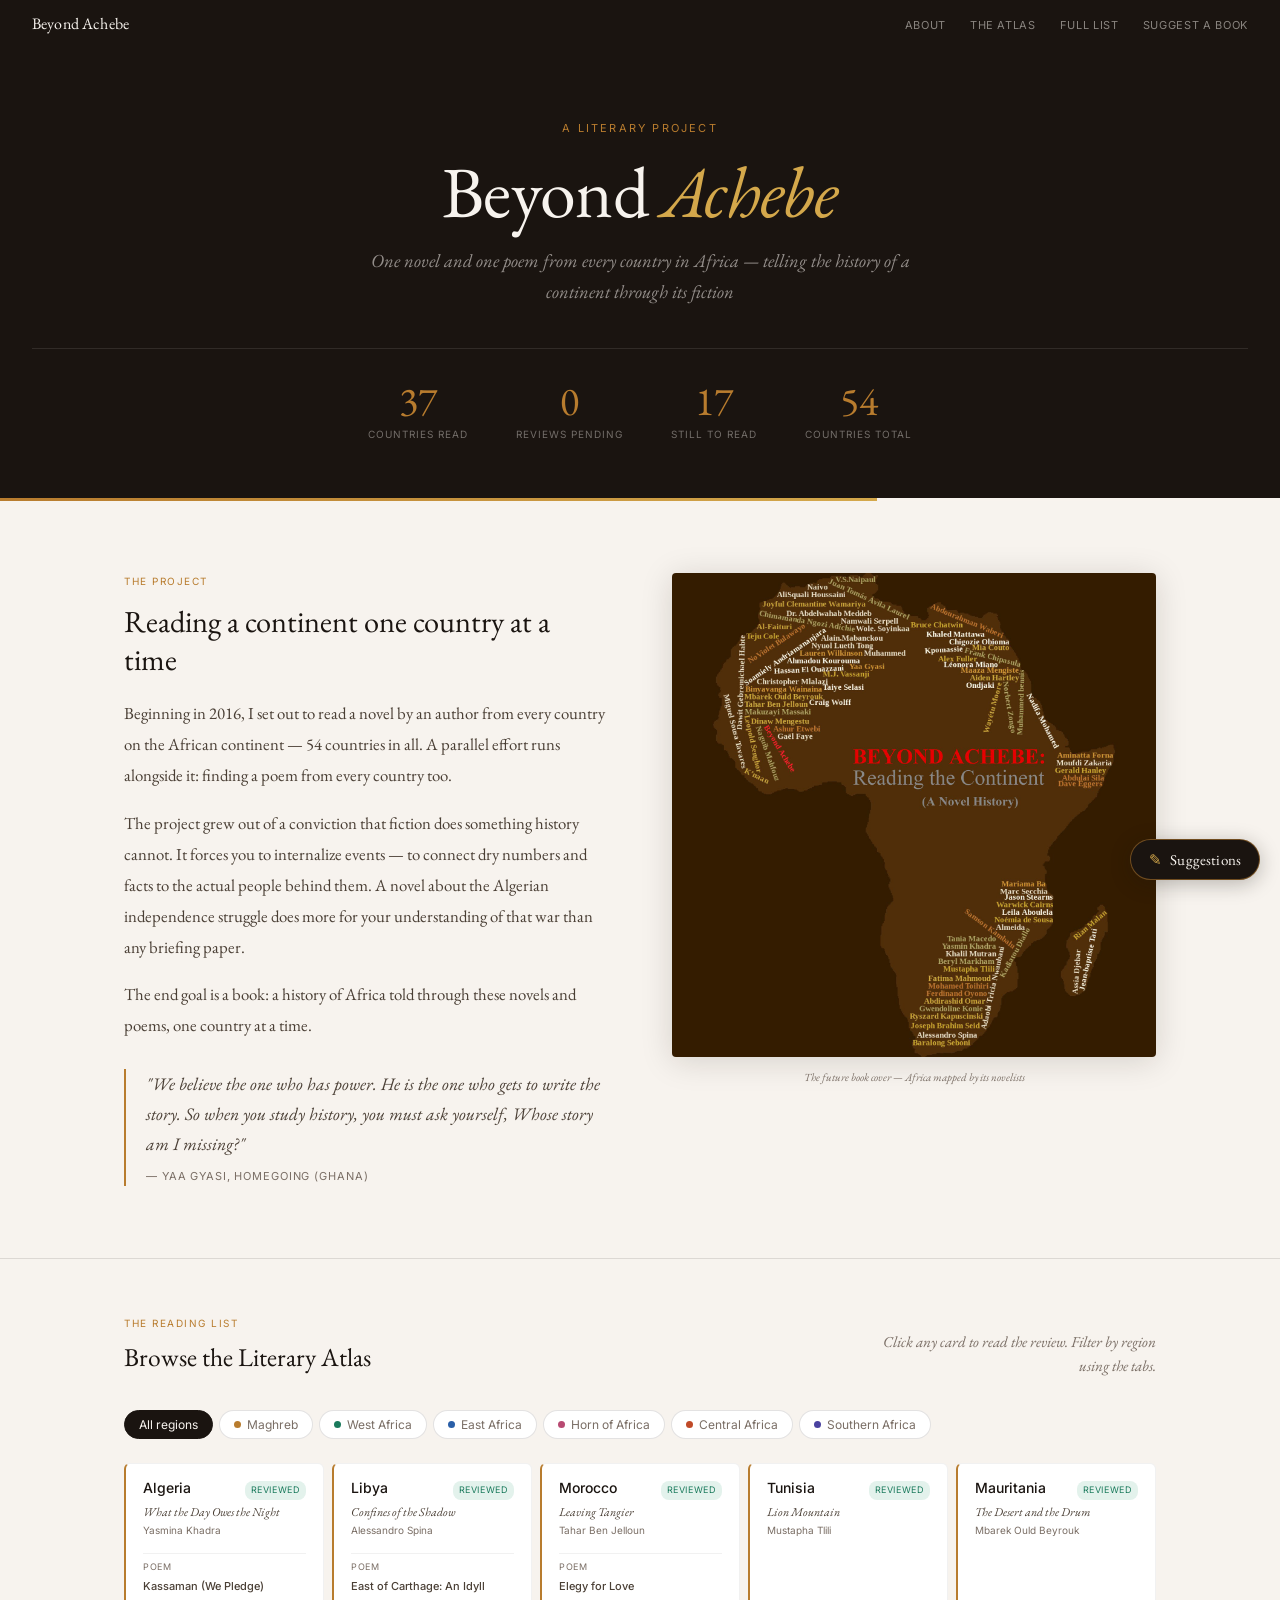
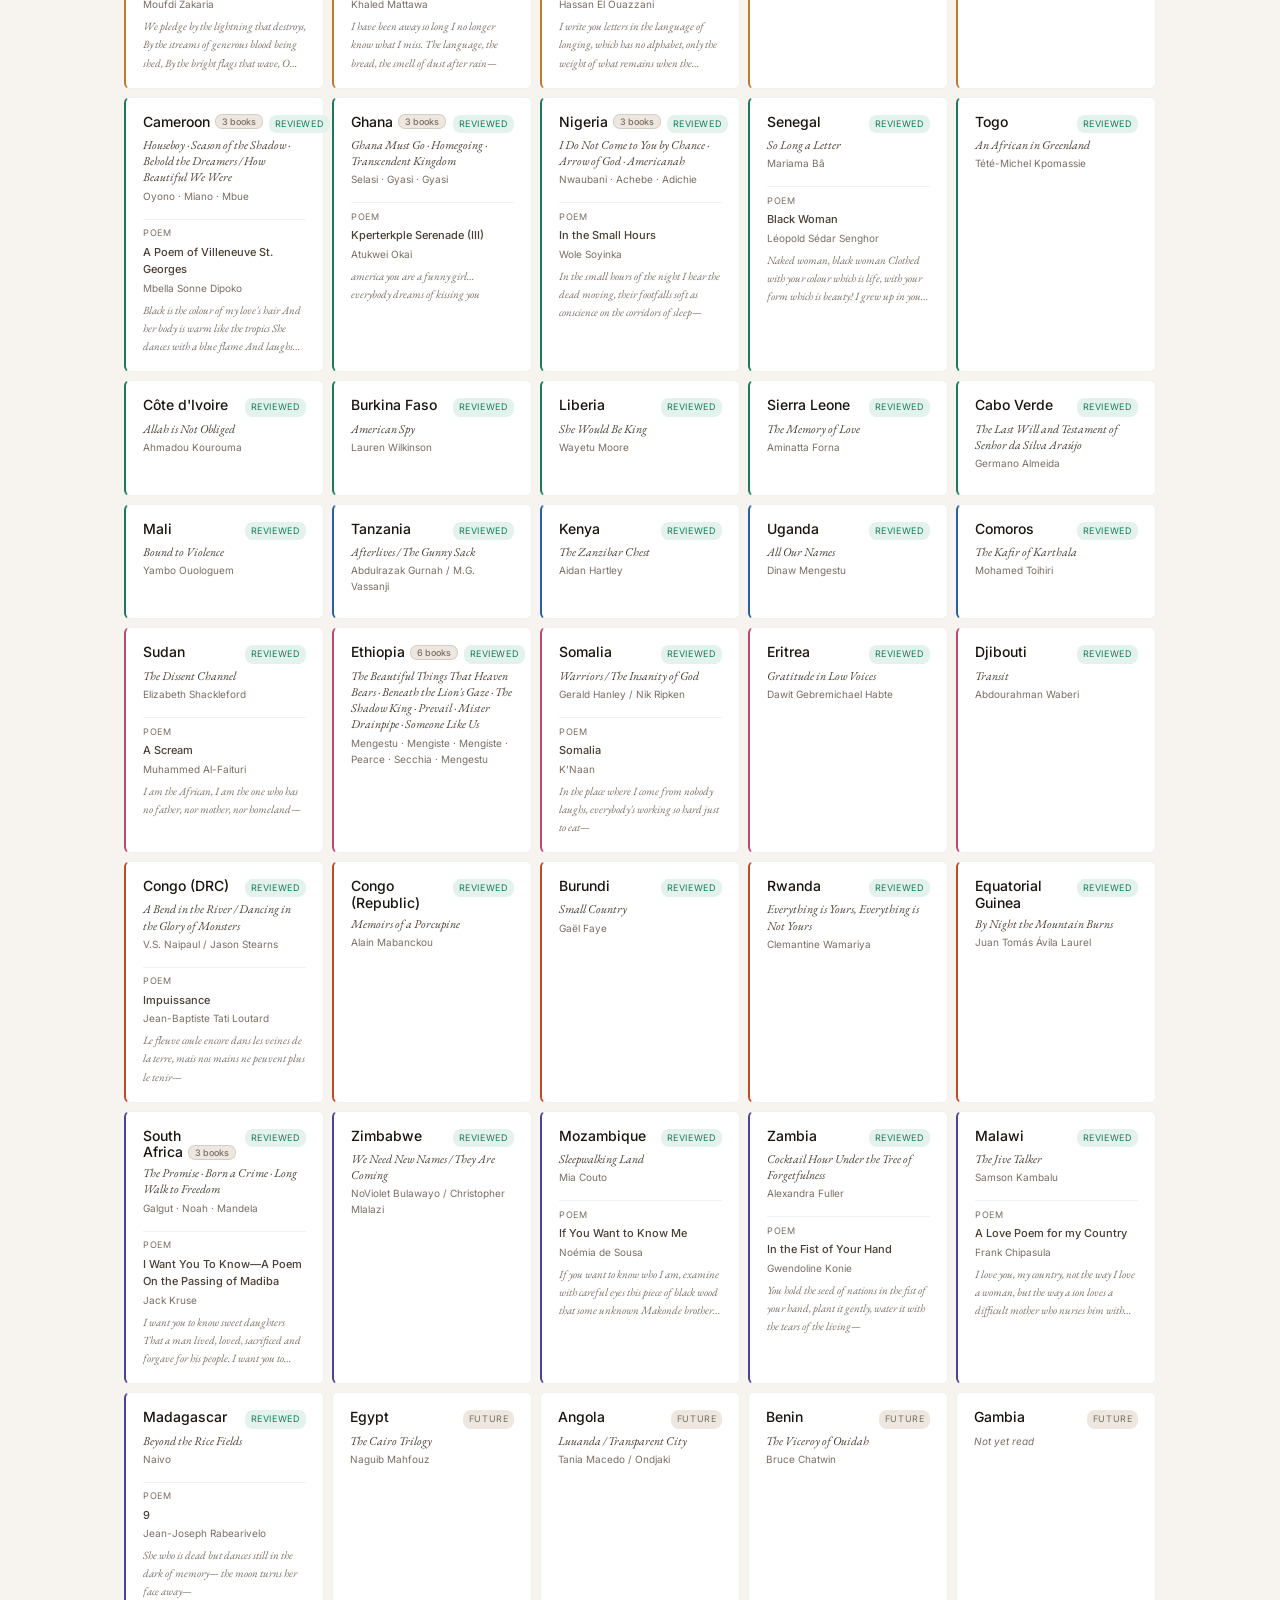
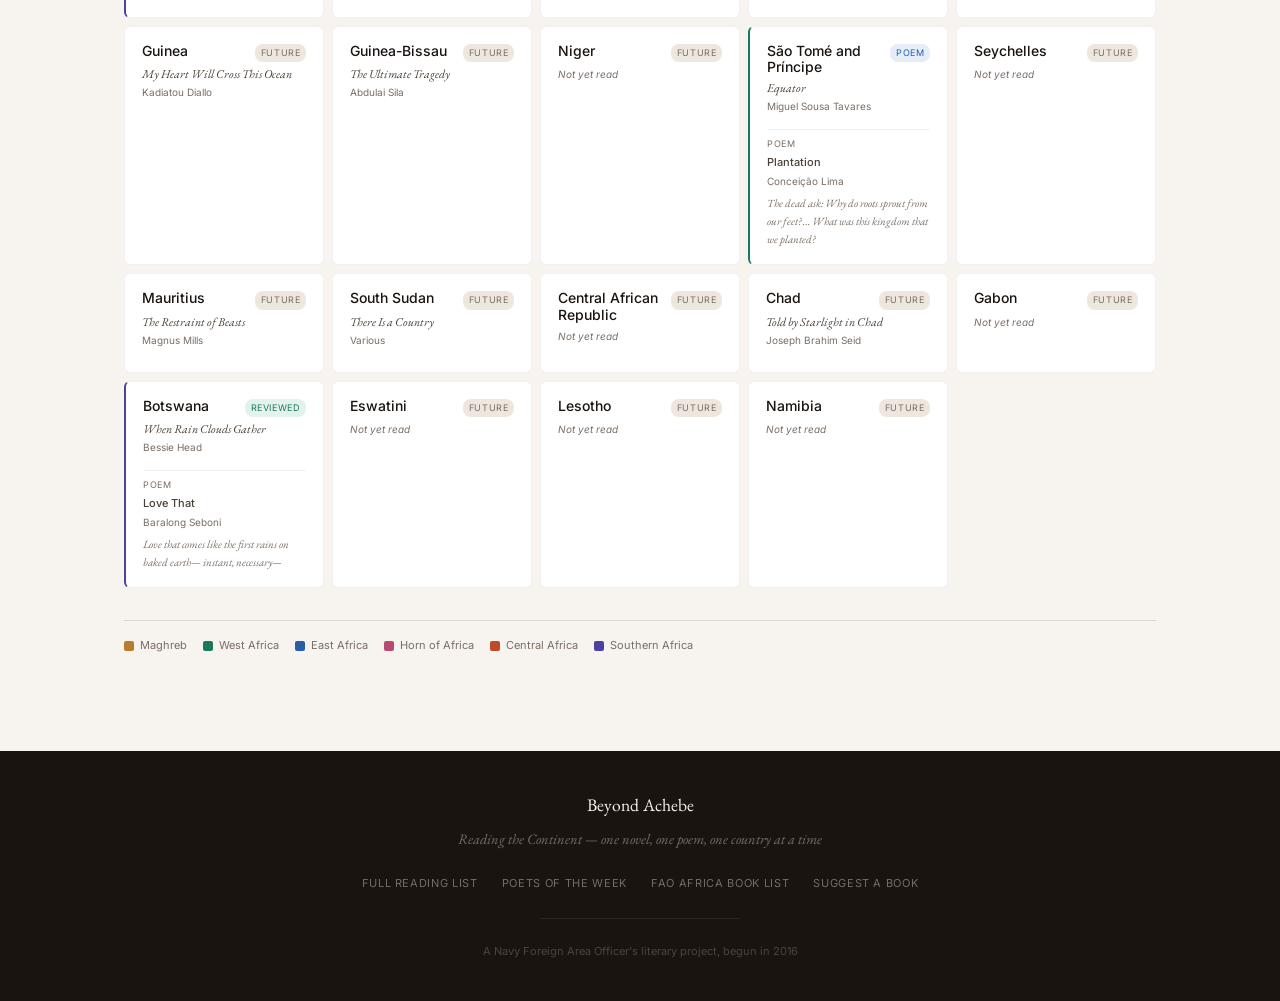
==== commit 763397b1: "Add files via upload" ====
--- a/index.html
+++ b/index.html
@@ -30,6 +30,8 @@
 .nav-links{display:flex;gap:1.5rem;list-style:none}
 .nav-links a{font-size:11px;color:rgba(247,243,238,0.5);text-decoration:none;letter-spacing:0.06em;text-transform:uppercase;transition:color 0.15s}
 .nav-links a:hover{color:var(--gold)}
+.nav-links button.nav-feedback{background:none;border:0;padding:0;cursor:pointer;font-family:var(--sans);font-size:11px;color:rgba(247,243,238,0.5);letter-spacing:0.06em;text-transform:uppercase;transition:color 0.15s}
+.nav-links button.nav-feedback:hover{color:var(--gold)}
 
 /* HERO */
 .hero{background:var(--ink);color:var(--sand);padding:4.5rem 2rem 3.5rem;text-align:center}
@@ -161,6 +163,8 @@
 .footer-links{display:flex;justify-content:center;gap:1.5rem;flex-wrap:wrap;list-style:none}
 .footer-links a{font-size:11px;color:rgba(247,243,238,0.4);text-decoration:none;letter-spacing:0.06em;text-transform:uppercase}
 .footer-links a:hover{color:var(--gold)}
+.footer-links button.nav-feedback{background:none;border:0;padding:0;cursor:pointer;font-family:var(--sans);font-size:11px;color:rgba(247,243,238,0.4);letter-spacing:0.06em;text-transform:uppercase}
+.footer-links button.nav-feedback:hover{color:var(--gold)}
 .footer-rule{border:none;border-top:0.5px solid rgba(247,243,238,0.08);margin:1.5rem auto;max-width:200px}
 .footer-copy{font-size:11px;color:rgba(247,243,238,0.22)}
 
@@ -180,6 +184,75 @@
   .atlas-section{padding:2.5rem 1.25rem 4rem}
 }
 @media(prefers-reduced-motion:reduce){*{transition:none!important;scroll-behavior:auto!important}}
+
+/* ══ FEEDBACK / SUGGESTIONS WIDGET ══ */
+#ba-fb-open{
+  position:fixed;z-index:9998;
+  right:calc(20px + env(safe-area-inset-right,0px));
+  bottom:calc(20px + env(safe-area-inset-bottom,0px));
+  display:inline-flex;align-items:center;gap:8px;
+  padding:10px 18px;border-radius:24px;cursor:pointer;
+  background:var(--ink);color:var(--sand);border:0.5px solid rgba(184,124,46,0.55);
+  font-family:var(--serif);font-size:15px;letter-spacing:0.01em;
+  box-shadow:0 4px 20px rgba(26,20,16,0.28);
+  transition:background 0.15s,border-color 0.15s;
+}
+#ba-fb-open:hover{background:#2A211A;border-color:var(--gold)}
+#ba-fb-open:focus-visible{outline:2px solid var(--gold-light);outline-offset:3px}
+#ba-fb-open .fb-mark{color:var(--gold-light);font-size:15px;line-height:1}
+#ba-fb-overlay{
+  position:fixed;inset:0;z-index:9999;display:none;
+  align-items:center;justify-content:center;padding:1.25rem;
+  background:rgba(26,20,16,0.55);backdrop-filter:blur(2px);
+}
+#ba-fb-overlay.fb-on{display:flex}
+#ba-fb-card{
+  width:100%;max-width:480px;max-height:88vh;overflow-y:auto;
+  background:var(--sand);border-radius:8px;border-top:3px solid var(--gold);
+  padding:1.75rem;box-shadow:0 12px 48px rgba(26,20,16,0.4);
+}
+#ba-fb-card h2{font-family:var(--serif);font-weight:400;font-size:1.5rem;line-height:1.2;margin-bottom:6px}
+#ba-fb-card .fb-intro{font-family:var(--serif);font-style:italic;font-size:1rem;line-height:1.6;color:var(--ink-light);margin-bottom:1.35rem}
+#ba-fb-head{display:flex;align-items:flex-start;justify-content:space-between;gap:1rem}
+#ba-fb-close{
+  flex-shrink:0;background:none;border:0.5px solid var(--border);border-radius:4px;
+  color:var(--ink-light);cursor:pointer;font-size:13px;padding:4px 9px;
+  font-family:var(--sans);line-height:1.4;
+}
+#ba-fb-close:hover{background:var(--sand-dark);color:var(--ink)}
+#ba-fb-card label{display:block;font-size:11px;letter-spacing:0.09em;text-transform:uppercase;color:var(--ink-light);margin-bottom:5px}
+#ba-fb-card input[type=text],#ba-fb-card input[type=email],#ba-fb-card select,#ba-fb-card textarea{
+  width:100%;background:#fff;border:0.5px solid var(--border);border-radius:4px;
+  padding:9px 11px;font-family:var(--sans);font-size:14px;color:var(--ink);line-height:1.5;
+}
+#ba-fb-card textarea{font-family:var(--serif);font-size:1rem;line-height:1.65;min-height:112px;resize:vertical}
+#ba-fb-card input:focus,#ba-fb-card select:focus,#ba-fb-card textarea:focus{
+  outline:none;border-color:var(--gold);box-shadow:0 0 0 2px rgba(184,124,46,0.16);
+}
+#ba-fb-card .fb-field{margin-bottom:1rem}
+#ba-fb-card .fb-row{display:flex;gap:10px}
+#ba-fb-card .fb-row .fb-field{flex:1}
+#ba-fb-card .fb-hp{position:absolute;left:-9999px;width:1px;height:1px;overflow:hidden}
+#ba-fb-send{
+  width:100%;margin-top:0.35rem;padding:11px;border:none;border-radius:4px;cursor:pointer;
+  background:var(--ink);color:var(--sand);font-family:var(--serif);font-size:1.05rem;
+  letter-spacing:0.01em;transition:background 0.15s;
+}
+#ba-fb-send:hover{background:#2A211A}
+#ba-fb-send:disabled{opacity:0.55;cursor:default}
+#ba-fb-send:focus-visible{outline:2px solid var(--gold);outline-offset:2px}
+#ba-fb-note{font-size:12.5px;line-height:1.55;margin-top:0.85rem;color:var(--ink-light);min-height:1em}
+#ba-fb-note.fb-err{color:#A8331A}
+#ba-fb-done{display:none;text-align:center;padding:1.5rem 0 0.5rem}
+#ba-fb-done p{font-family:var(--serif);font-size:1.15rem;font-style:italic;line-height:1.65;color:var(--ink-mid);margin-bottom:1.35rem}
+#ba-fb-done button{background:none;border:0.5px solid var(--border);border-radius:4px;padding:8px 18px;cursor:pointer;font-family:var(--sans);font-size:13px;color:var(--ink-mid)}
+#ba-fb-overlay.fb-sent #ba-fb-form{display:none}
+#ba-fb-overlay.fb-sent #ba-fb-done{display:block}
+@media(max-width:480px){
+  #ba-fb-open{right:14px;bottom:14px;padding:9px 15px;font-size:14px}
+  #ba-fb-card{padding:1.35rem}
+  #ba-fb-card .fb-row{flex-direction:column;gap:0}
+}
 </style>
 </head>
 <body>
@@ -190,6 +263,7 @@
     <li><a href="#about">About</a></li>
     <li><a href="#atlas">The Atlas</a></li>
     <li><a href="http://fuuo.blogspot.com/p/after-looking-at-my-reading-lists-from.html" target="_blank">Full list</a></li>
+    <li><button type="button" class="nav-feedback" onclick="baFeedbackOpen()">Suggest a book</button></li>
   </ul>
 </nav>
 
@@ -276,10 +350,73 @@
     <li><a href="http://fuuo.blogspot.com/p/after-looking-at-my-reading-lists-from.html" target="_blank">Full reading list</a></li>
     <li><a href="http://fuuo.blogspot.com/2012/05/african-poets-of-week-compilation.html" target="_blank">Poets of the Week</a></li>
     <li><a href="http://fuuo.blogspot.com/p/the-fao-africa-book-list.html" target="_blank">FAO Africa book list</a></li>
+    <li><button type="button" class="nav-feedback" onclick="baFeedbackOpen()">Suggest a book</button></li>
   </ul>
   <hr class="footer-rule">
   <p class="footer-copy">A Navy Foreign Area Officer's literary project, begun in 2016</p>
 </footer>
+
+<!-- ══ FEEDBACK / SUGGESTIONS WIDGET ══ -->
+<button id="ba-fb-open" type="button" aria-haspopup="dialog" onclick="baFeedbackOpen()">
+  <span class="fb-mark" aria-hidden="true">✎</span>Suggestions
+</button>
+
+<div id="ba-fb-overlay" role="dialog" aria-modal="true" aria-labelledby="ba-fb-title">
+  <div id="ba-fb-card">
+    <div id="ba-fb-head">
+      <div>
+        <h2 id="ba-fb-title">Suggest a book, or tell me what's off</h2>
+        <p class="fb-intro">Know a novel or poem I'm missing? Spotted an error? Send it along.</p>
+      </div>
+      <button id="ba-fb-close" type="button">✕ Close</button>
+    </div>
+
+    <form id="ba-fb-form" novalidate>
+      <div class="fb-field">
+        <label for="ba-fb-kind">What's this about</label>
+        <select id="ba-fb-kind" name="kind">
+          <option>A book or poem to read</option>
+          <option>A correction</option>
+          <option>General feedback</option>
+        </select>
+      </div>
+
+      <div class="fb-field">
+        <label for="ba-fb-country">Country (optional)</label>
+        <input type="text" id="ba-fb-country" name="country" placeholder="Niger, Gabon, Lesotho…">
+      </div>
+
+      <div class="fb-field">
+        <label for="ba-fb-msg">Your message</label>
+        <textarea id="ba-fb-msg" name="message" placeholder="Title, author, and why it belongs on the list…"></textarea>
+      </div>
+
+      <div class="fb-row">
+        <div class="fb-field">
+          <label for="ba-fb-name">Name (optional)</label>
+          <input type="text" id="ba-fb-name" name="name">
+        </div>
+        <div class="fb-field">
+          <label for="ba-fb-email">Email (optional)</label>
+          <input type="email" id="ba-fb-email" name="email" placeholder="if you'd like a reply">
+        </div>
+      </div>
+
+      <div class="fb-hp" aria-hidden="true">
+        <label for="ba-fb-hp">Leave this empty</label>
+        <input type="text" id="ba-fb-hp" name="_gotcha" tabindex="-1" autocomplete="off">
+      </div>
+
+      <button id="ba-fb-send" type="submit">Send</button>
+      <div id="ba-fb-note" role="status" aria-live="polite"></div>
+    </form>
+
+    <div id="ba-fb-done">
+      <p>Thank you — it's in my inbox. Every good suggestion lands on the list eventually.</p>
+      <button type="button" id="ba-fb-done-close">Close</button>
+    </div>
+  </div>
+</div>
 
 <script src="books.js"></script>
 <script>
@@ -442,8 +579,146 @@
   renderGrid(btn.dataset.region);
 });
 
-renderGrid('all');
-updateStats();
+if(typeof books === 'undefined'){
+  document.getElementById('country-grid').innerHTML =
+    '<p style="font-family:var(--serif);font-style:italic;color:var(--ink-light);padding:1.5rem 0">'+
+    'The reading list didn\'t load. Try refreshing — if it keeps happening, books.js is missing or failed to fetch.</p>';
+} else {
+  renderGrid('all');
+  updateStats();
+}
+</script>
+
+<script>
+/* ══════════════════════════════════════════════════════════════
+   FEEDBACK / SUGGESTIONS WIDGET
+   ══════════════════════════════════════════════════════════════
+   CONFIG — pick ONE of the three ways to receive messages:
+
+   1. EMAIL ONLY (no setup). Leave ENDPOINT and ACCESS_KEY empty.
+      The form opens the visitor's own mail app, pre-filled.
+
+   2. WEB3FORMS (no account). Get a free access key at
+      web3forms.com, paste it into ACCESS_KEY. Messages arrive
+      in your inbox; nothing else to change.
+
+   3. FORMSPREE (account). Create a form at formspree.io, paste
+      its URL (https://formspree.io/f/xxxxxxxx) into ENDPOINT.
+
+   EMAIL is always used as the fallback if a send fails.
+   ══════════════════════════════════════════════════════════════ */
+(function(){
+  var ACCESS_KEY = "b8cf6764-abdb-4b50-b461-55f99ab72543";   // Web3Forms key
+  var ENDPOINT   = "";                 // Formspree URL, or leave empty
+  var EMAIL      = "jackkruseiii@gmail.com";  // your address
+
+  if(ACCESS_KEY && !ENDPOINT) ENDPOINT = "https://api.web3forms.com/submit";
+
+  var overlay = document.getElementById('ba-fb-overlay'),
+      card    = document.getElementById('ba-fb-card'),
+      form    = document.getElementById('ba-fb-form'),
+      note    = document.getElementById('ba-fb-note'),
+      send    = document.getElementById('ba-fb-send'),
+      lastFocus = null;
+
+  function val(id){ return (document.getElementById(id).value || '').trim(); }
+
+  window.baFeedbackOpen = function(){
+    lastFocus = document.activeElement;
+    overlay.classList.remove('fb-sent');
+    note.textContent = '';
+    overlay.classList.add('fb-on');
+    document.body.style.overflow = 'hidden';
+    setTimeout(function(){ document.getElementById('ba-fb-kind').focus(); }, 30);
+  };
+  function closePanel(){
+    overlay.classList.remove('fb-on');
+    document.body.style.overflow = '';
+    if(lastFocus && lastFocus.focus) lastFocus.focus();
+  }
+  function setNote(text, isError){
+    note.textContent = text;
+    note.className = isError ? 'fb-err' : '';
+  }
+
+  document.getElementById('ba-fb-close').addEventListener('click', closePanel);
+  document.getElementById('ba-fb-done-close').addEventListener('click', closePanel);
+  overlay.addEventListener('mousedown', function(e){ if(e.target === overlay) closePanel(); });
+  document.addEventListener('keydown', function(e){
+    if(e.key === 'Escape' && overlay.classList.contains('fb-on')) closePanel();
+  });
+  /* keep tabbing inside the panel while it's open */
+  card.addEventListener('keydown', function(e){
+    if(e.key !== 'Tab') return;
+    var f = card.querySelectorAll('button, input, select, textarea, a[href]');
+    f = Array.prototype.filter.call(f, function(el){
+      return el.offsetParent !== null && el.tabIndex !== -1 && !el.disabled;
+    });
+    if(!f.length) return;
+    var first = f[0], last = f[f.length - 1];
+    if(e.shiftKey && document.activeElement === first){ e.preventDefault(); last.focus(); }
+    else if(!e.shiftKey && document.activeElement === last){ e.preventDefault(); first.focus(); }
+  });
+
+  form.addEventListener('submit', function(e){
+    e.preventDefault();
+    if(val('ba-fb-hp')) return;                      /* bot caught by honeypot */
+
+    if(!val('ba-fb-msg')){
+      setNote('Add a message first — a title and author is plenty.', true);
+      document.getElementById('ba-fb-msg').focus();
+      return;
+    }
+
+    var kind    = val('ba-fb-kind'),
+        country = val('ba-fb-country'),
+        body    = val('ba-fb-msg'),
+        name    = val('ba-fb-name'),
+        email   = val('ba-fb-email'),
+        page    = (location.pathname + location.search) || '/';
+
+    if(!ENDPOINT){
+      var text = kind + '\n\nCountry: ' + (country || '—') +
+                 '\n\n' + body +
+                 '\n\n— ' + (name || 'a reader') + (email ? ' (' + email + ')' : '') +
+                 '\nSent from ' + page;
+      window.location.href = 'mailto:' + EMAIL +
+        '?subject=' + encodeURIComponent('Beyond Achebe — ' + kind) +
+        '&body='    + encodeURIComponent(text);
+      overlay.classList.add('fb-sent');
+      return;
+    }
+
+    var payload = {
+      subject: 'Beyond Achebe — ' + kind,
+      from_name: name || 'A reader',
+      kind: kind,
+      country: country || '—',
+      message: body,
+      name: name || '—',
+      email: email || '',
+      page: page
+    };
+    if(ACCESS_KEY) payload.access_key = ACCESS_KEY;
+
+    send.disabled = true;
+    setNote('Sending…', false);
+
+    fetch(ENDPOINT, {
+      method: 'POST',
+      headers: { 'Content-Type': 'application/json', 'Accept': 'application/json' },
+      body: JSON.stringify(payload)
+    }).then(function(r){
+      if(!r.ok) throw new Error('bad status');
+      form.reset();
+      overlay.classList.add('fb-sent');
+    }).catch(function(){
+      setNote('That didn\u2019t go through. Email it to ' + EMAIL + ' instead.', true);
+    }).then(function(){
+      send.disabled = false;
+    });
+  });
+})();
 </script>
 </body>
 </html>
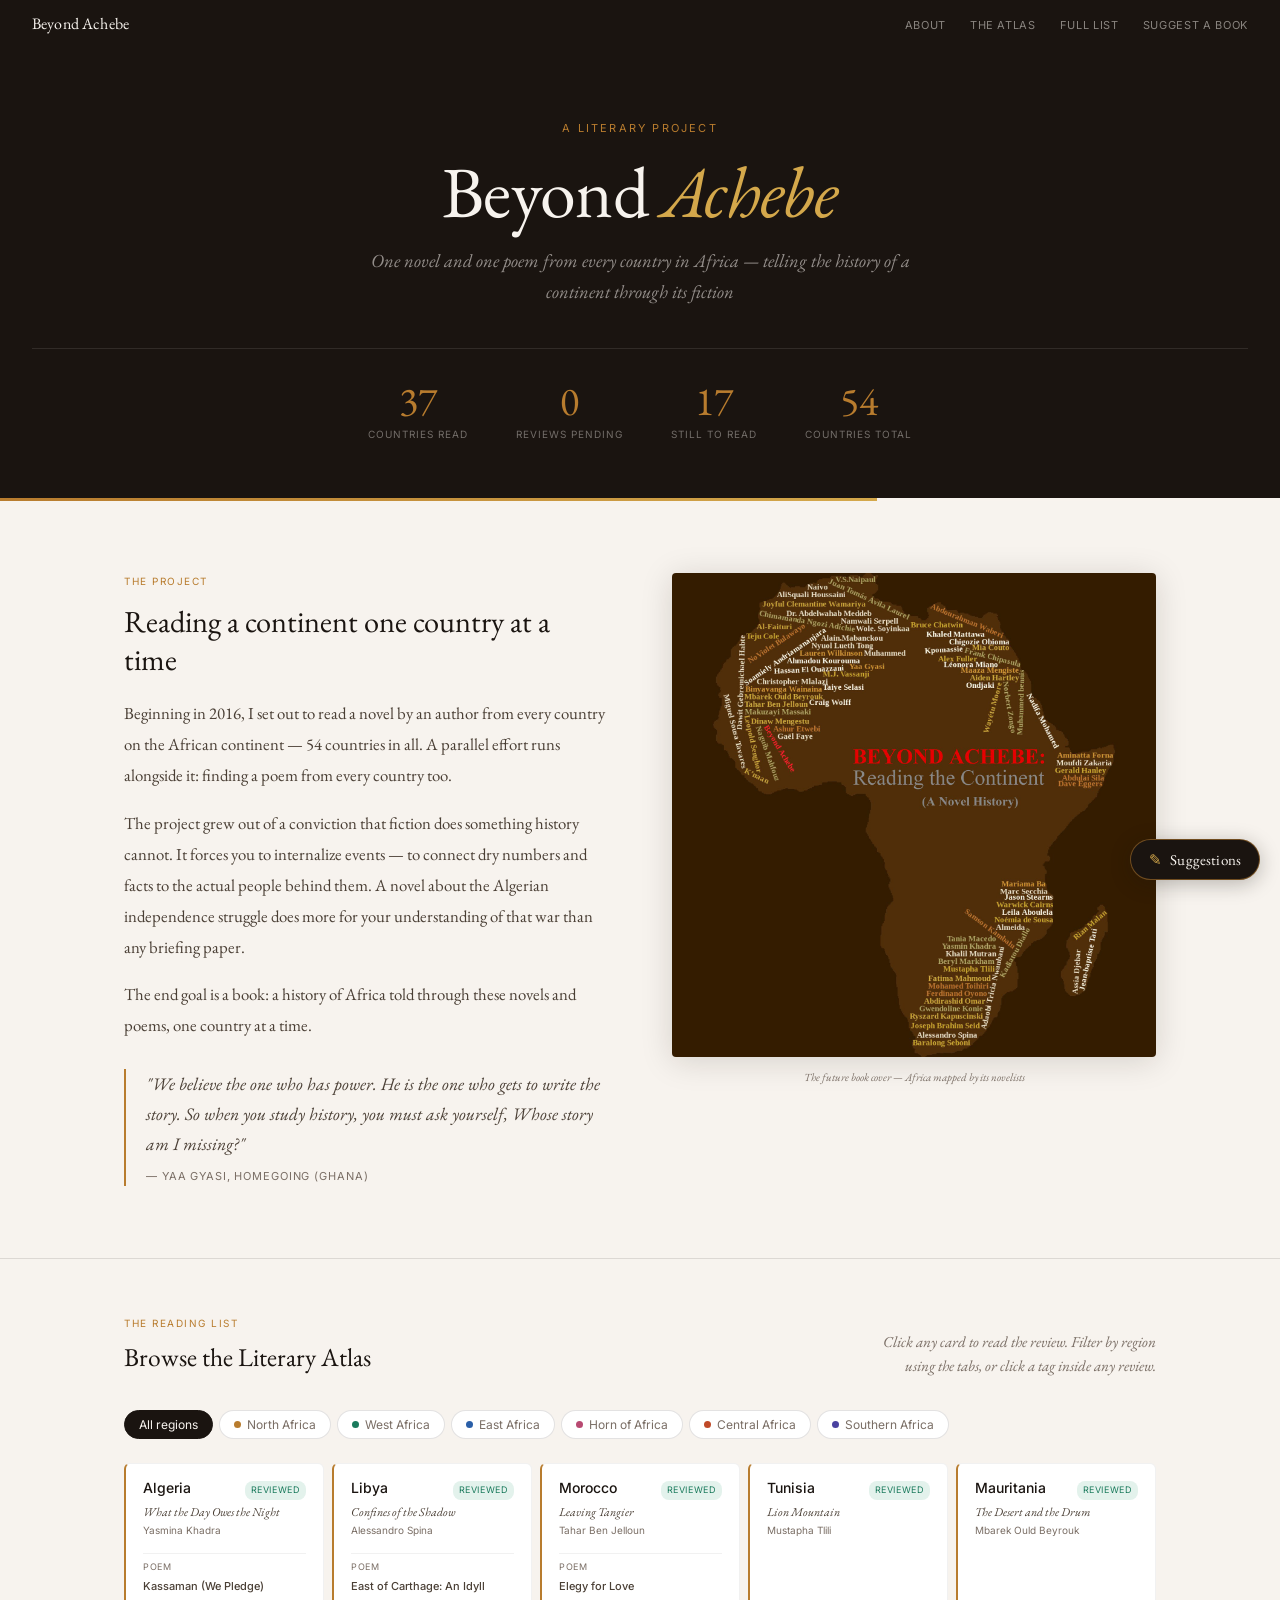
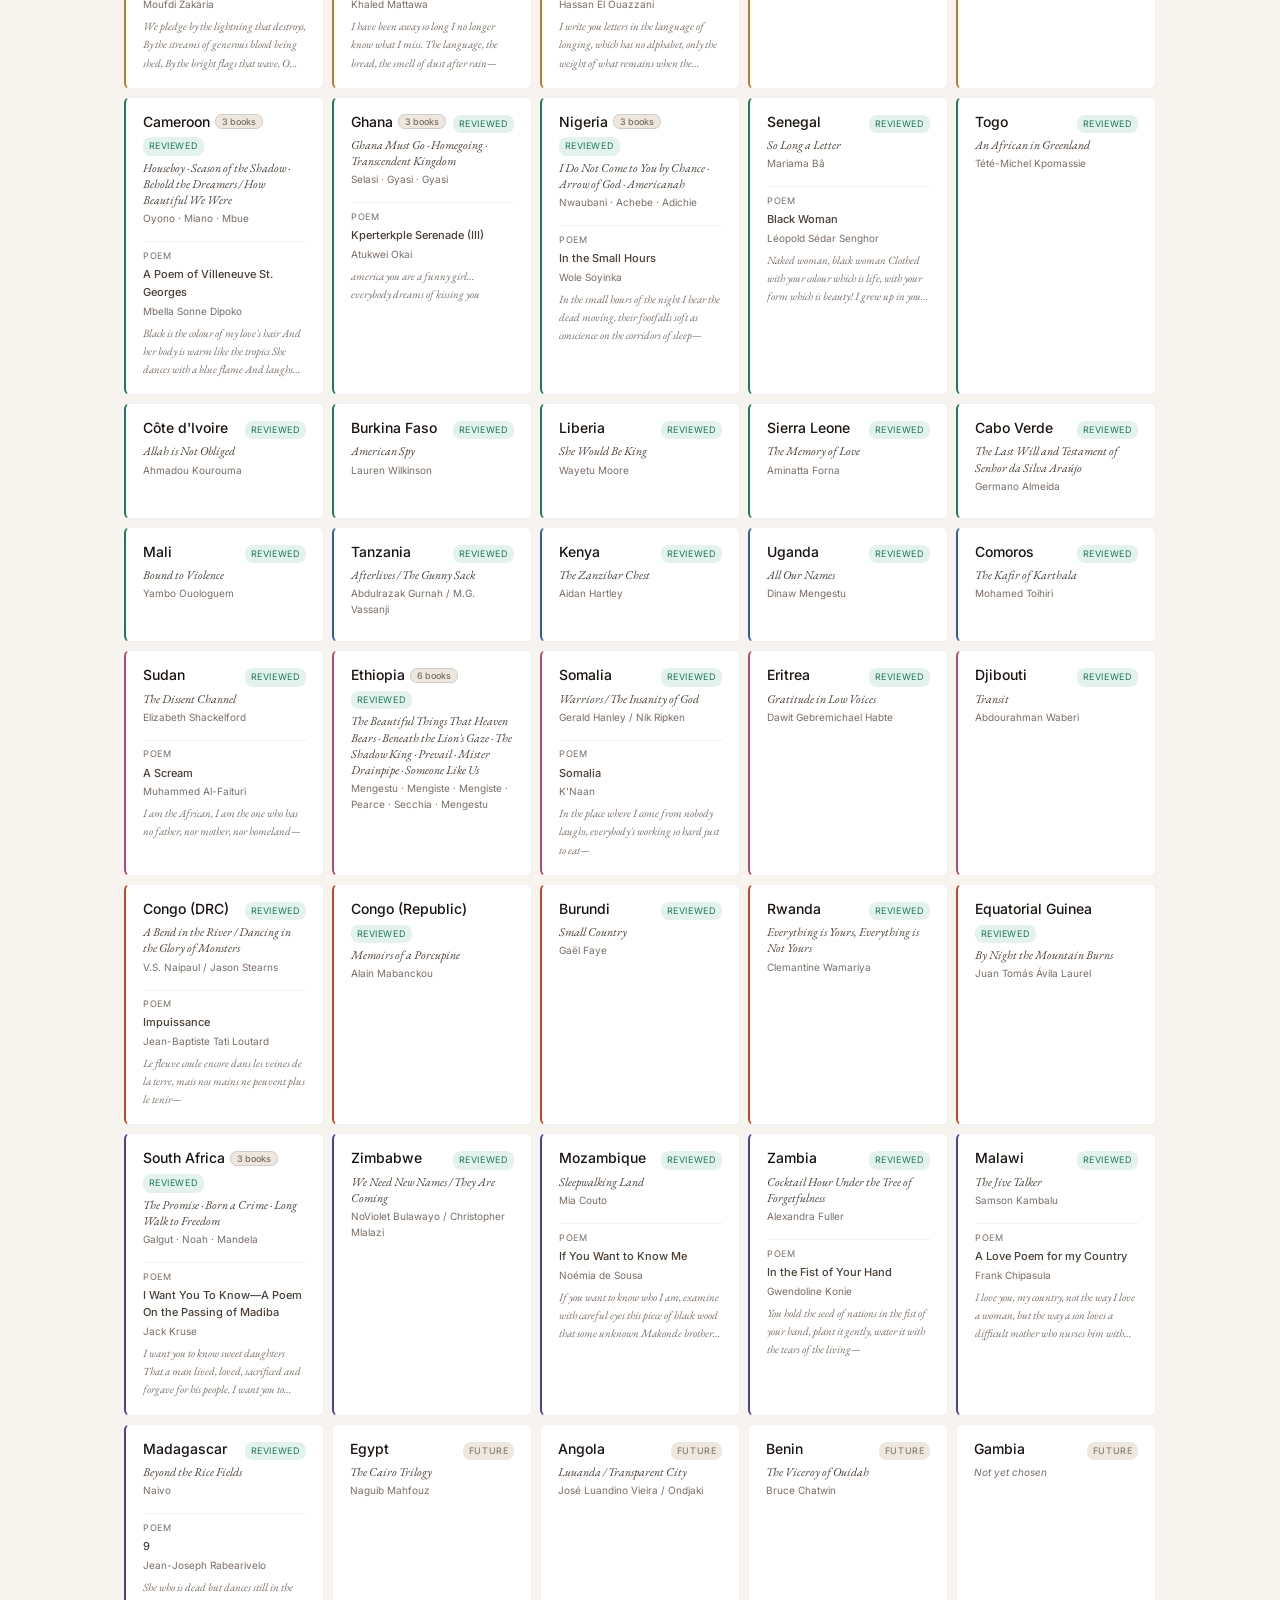
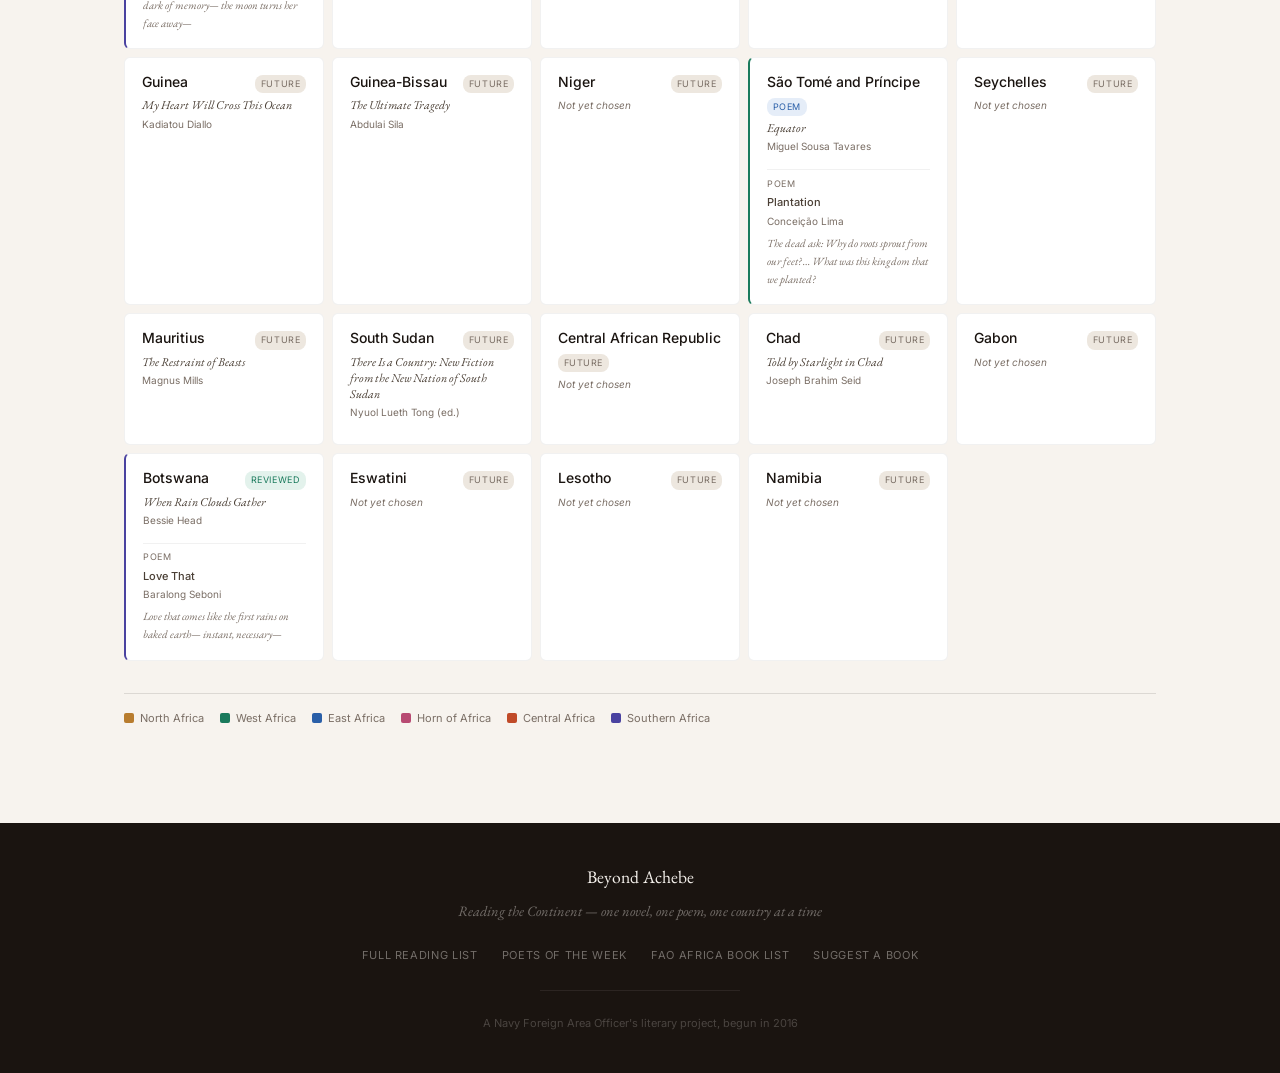
==== commit ac3f6f39: "Restructure site, fix audit findings, add docs and validation - Split index.html into index.html + a" ====
--- a/index.html
+++ b/index.html
@@ -3,257 +3,29 @@
 <head>
 <meta charset="UTF-8">
 <meta name="viewport" content="width=device-width, initial-scale=1.0">
+<title>Beyond Achebe — A Literary Atlas of Africa</title>
 <meta name="description" content="A Navy Foreign Area Officer's quest to read one novel and one poem from every country in Africa — and tell the continent's history through its fiction.">
-<title>Beyond Achebe — A Literary Atlas of Africa</title>
+<meta name="author" content="Jack Kruse">
+<meta name="theme-color" content="#1A1410">
+<link rel="canonical" href="https://beyondachebe.com/">
+<link rel="icon" href="favicon.svg" type="image/svg+xml">
+
+<!-- Link previews (iMessage, LinkedIn, WhatsApp, X) -->
+<meta property="og:type" content="website">
+<meta property="og:site_name" content="Beyond Achebe">
+<meta property="og:title" content="Beyond Achebe — A Literary Atlas of Africa">
+<meta property="og:description" content="One novel and one poem from every country in Africa — telling the history of a continent through its fiction.">
+<meta property="og:url" content="https://beyondachebe.com/">
+<meta property="og:image" content="https://beyondachebe.com/assets/map.jpg">
+<meta property="og:image:width" content="1600">
+<meta property="og:image:height" content="1600">
+<meta property="og:image:alt" content="Map of Africa with novelists' names marked by country">
+<meta name="twitter:card" content="summary_large_image">
+
 <link rel="preconnect" href="https://fonts.googleapis.com">
+<link rel="preconnect" href="https://fonts.gstatic.com" crossorigin>
 <link href="https://fonts.googleapis.com/css2?family=EB+Garamond:ital,wght@0,400;0,500;1,400;1,500&family=Inter:wght@300;400;500&display=swap" rel="stylesheet">
-<style>
-*,*::before,*::after{box-sizing:border-box;margin:0;padding:0}
-:root{
-  --ink:#1A1410;--ink-mid:#4A3F35;--ink-light:#7A6E65;
-  --sand:#F7F3EE;--sand-dark:#EDE7DF;
-  --border:rgba(26,20,16,0.12);--border-lt:rgba(26,20,16,0.06);
-  --gold:#B87C2E;--gold-light:#D4A84B;
-  --teal:#1A7A5C;--teal-pale:#E3F2EC;
-  --blue:#2A5FA8;--blue-pale:#E5EDF8;
-  --pink:#B84A72;--coral:#C04A28;--purple:#4A42A0;
-  --serif:'EB Garamond',Georgia,serif;
-  --sans:'Inter',system-ui,sans-serif;
-  --max:1080px;
-}
-html{scroll-behavior:smooth}
-body{background:var(--sand);color:var(--ink);font-family:var(--sans);font-size:15px;line-height:1.6}
-
-/* NAV */
-.site-nav{background:var(--ink);padding:0 2rem;display:flex;align-items:center;justify-content:space-between;height:48px;position:sticky;top:0;z-index:100}
-.nav-brand{font-family:var(--serif);font-size:1rem;color:var(--sand);text-decoration:none;letter-spacing:0.01em}
-.nav-links{display:flex;gap:1.5rem;list-style:none}
-.nav-links a{font-size:11px;color:rgba(247,243,238,0.5);text-decoration:none;letter-spacing:0.06em;text-transform:uppercase;transition:color 0.15s}
-.nav-links a:hover{color:var(--gold)}
-.nav-links button.nav-feedback{background:none;border:0;padding:0;cursor:pointer;font-family:var(--sans);font-size:11px;color:rgba(247,243,238,0.5);letter-spacing:0.06em;text-transform:uppercase;transition:color 0.15s}
-.nav-links button.nav-feedback:hover{color:var(--gold)}
-
-/* HERO */
-.hero{background:var(--ink);color:var(--sand);padding:4.5rem 2rem 3.5rem;text-align:center}
-.hero-eyebrow{font-size:11px;letter-spacing:0.2em;text-transform:uppercase;color:var(--gold);margin-bottom:1rem;font-family:var(--sans);font-weight:400}
-.hero-title{font-family:var(--serif);font-size:clamp(2.75rem,6vw,4.5rem);font-weight:400;line-height:1.05;color:var(--sand);margin-bottom:1rem;letter-spacing:-0.01em}
-.hero-title em{font-style:italic;color:var(--gold-light)}
-.hero-sub{font-family:var(--serif);font-size:1.15rem;color:rgba(247,243,238,0.55);font-style:italic;max-width:560px;margin:0 auto 2.5rem;line-height:1.7}
-.hero-stats{display:flex;justify-content:center;gap:3rem;flex-wrap:wrap;padding-top:2rem;border-top:0.5px solid rgba(247,243,238,0.1)}
-.hstat{display:flex;flex-direction:column;align-items:center}
-.hstat-num{font-family:var(--serif);font-size:2.5rem;font-weight:400;color:var(--gold);line-height:1}
-.hstat-label{font-size:10px;letter-spacing:0.1em;text-transform:uppercase;color:rgba(247,243,238,0.4);margin-top:5px}
-.progress-strip{height:3px;background:rgba(247,243,238,0.08)}
-.progress-fill{height:100%;width:64.8%;background:linear-gradient(90deg,var(--gold),var(--gold-light))}
-
-/* ABOUT */
-.about-section{max-width:var(--max);margin:0 auto;padding:4.5rem 1.5rem;display:grid;grid-template-columns:1fr 1fr;gap:4rem;align-items:start}
-.about-label{font-size:10px;letter-spacing:0.15em;text-transform:uppercase;color:var(--gold);margin-bottom:0.85rem}
-.about-heading{font-family:var(--serif);font-size:1.9rem;font-weight:400;line-height:1.25;color:var(--ink);margin-bottom:1.25rem}
-.about-body{font-family:var(--serif);font-size:1.05rem;line-height:1.85;color:var(--ink-mid)}
-.about-body p+p{margin-top:1rem}
-.about-pull{border-left:2px solid var(--gold);padding-left:1.25rem;margin-top:1.75rem}
-.about-pull p{font-family:var(--serif);font-size:1.1rem;font-style:italic;line-height:1.7;color:var(--ink-mid)}
-.about-pull cite{display:block;font-size:11px;font-style:normal;letter-spacing:0.08em;text-transform:uppercase;color:var(--ink-light);margin-top:0.6rem}
-.map-wrap{position:relative}
-.map-img{width:100%;border-radius:4px;display:block;box-shadow:0 4px 32px rgba(26,20,16,0.15)}
-.map-fallback{display:none;background:var(--sand-dark);border-radius:4px;padding:3rem;text-align:center}
-.map-caption{font-size:11px;color:var(--ink-light);text-align:center;margin-top:0.75rem;font-style:italic;font-family:var(--serif)}
-
-/* DIVIDER */
-.section-divider{border:none;border-top:0.5px solid var(--border)}
-
-/* ATLAS SECTION */
-.atlas-section{max-width:var(--max);margin:0 auto;padding:3.5rem 1.5rem 5rem}
-.atlas-section-header{margin-bottom:2rem;display:flex;align-items:flex-end;justify-content:space-between;flex-wrap:wrap;gap:1rem}
-.atlas-section-label{font-size:10px;letter-spacing:0.15em;text-transform:uppercase;color:var(--gold);margin-bottom:0.4rem}
-.atlas-section-title{font-family:var(--serif);font-size:1.6rem;font-weight:400;color:var(--ink)}
-.atlas-section-sub{font-family:var(--serif);font-size:0.95rem;color:var(--ink-light);font-style:italic;text-align:right;max-width:280px}
-
-/* TABS */
-.region-tabs{display:flex;gap:6px;flex-wrap:wrap;margin-bottom:1.5rem}
-.tab-btn{padding:6px 14px;font-size:12px;font-family:var(--sans);border-radius:20px;border:0.5px solid var(--border);background:white;color:var(--ink-light);cursor:pointer;display:inline-flex;align-items:center;gap:6px;transition:all 0.15s}
-.tab-btn:hover{background:var(--sand-dark);color:var(--ink)}
-.tab-btn.active{background:var(--ink);color:var(--sand);border-color:var(--ink)}
-.rdot{width:7px;height:7px;border-radius:50%;flex-shrink:0}
-.rdot-maghreb{background:var(--gold)}.rdot-west{background:var(--teal)}.rdot-east{background:var(--blue)}
-.rdot-horn{background:var(--pink)}.rdot-central{background:var(--coral)}.rdot-southern{background:var(--purple)}
-
-/* DETAIL PANEL */
-.detail-panel{display:none;background:white;border:0.5px solid var(--border);border-left:3px solid var(--ink);border-radius:6px;padding:1.75rem;margin-bottom:1.5rem;box-shadow:0 2px 20px rgba(26,20,16,0.07)}
-.detail-panel.visible{display:block}
-.detail-top{display:flex;justify-content:space-between;align-items:flex-start;margin-bottom:1.25rem}
-.detail-eyebrow{font-size:10px;letter-spacing:0.12em;text-transform:uppercase;color:var(--ink-light);margin-bottom:5px}
-.detail-title{font-family:var(--serif);font-size:1.65rem;font-weight:400;color:var(--ink);line-height:1.2;margin-bottom:3px}
-.detail-author{font-size:13px;color:var(--ink-light)}
-.detail-close{font-size:12px;color:var(--ink-light);cursor:pointer;padding:4px 9px;border-radius:4px;border:0.5px solid var(--border);background:var(--sand);flex-shrink:0;font-family:var(--sans)}
-.detail-close:hover{background:var(--sand-dark)}
-.detail-tags{display:flex;gap:5px;flex-wrap:wrap;margin-bottom:1.25rem}
-.detail-tag{font-size:10px;padding:2px 9px;border-radius:10px;background:var(--sand);color:var(--ink-light);border:0.5px solid var(--border);cursor:pointer;transition:background 0.15s,color 0.15s}
-.detail-tag:hover{background:var(--ink);color:#fff;border-color:var(--ink)}
-.tag-filter-bar{display:none;align-items:center;gap:8px;margin-bottom:1rem;font-size:0.85rem;color:var(--ink-light)}
-.tag-filter-bar.visible{display:flex}
-.tag-filter-chip{display:inline-flex;align-items:center;gap:6px;background:var(--ink);color:#fff;padding:4px 10px;border-radius:10px;font-size:0.8rem}
-.tag-filter-chip button{background:none;border:0;color:#fff;cursor:pointer;font-size:0.8rem;padding:0;line-height:1}
-.detail-section-label{font-size:10px;letter-spacing:0.12em;text-transform:uppercase;color:var(--ink-light);margin-bottom:8px;margin-top:1.25rem}
-.detail-review{font-family:var(--serif);font-size:1rem;line-height:1.85;color:var(--ink-mid);border-left:2px solid var(--border);padding-left:1.1rem}
-.detail-quote{font-family:var(--serif);font-size:1rem;line-height:1.75;color:var(--ink-mid);font-style:italic;padding:0.85rem 1.1rem;border-radius:4px;background:var(--sand);margin-bottom:0.6rem;border-left:2px solid var(--border)}
-.detail-poem-block{padding:1rem 1.25rem;background:var(--sand);border-radius:4px;border:0.5px solid var(--border)}
-.detail-poem-title{font-size:13px;font-weight:500;color:var(--ink);margin-bottom:2px}
-.detail-poem-byline{font-size:11px;color:var(--ink-light);margin-bottom:10px}
-.detail-poem-text{font-family:var(--serif);font-size:1rem;line-height:1.9;color:var(--ink-mid);white-space:pre-wrap;font-style:italic}
-.detail-link{display:inline-flex;align-items:center;gap:5px;font-size:13px;color:var(--blue);text-decoration:none;margin-top:1rem}
-.detail-link:hover{text-decoration:underline}
-.detail-link::after{content:' ↗';font-size:11px}
-
-/* BOOK BLOCKS in detail panel */
-.detail-books{display:flex;flex-direction:column;gap:10px;margin-top:0.75rem}
-.detail-book-block{padding:1rem 1.15rem;border-radius:6px;background:var(--sand);border:0.5px solid var(--border-lt)}
-.detail-book-title{font-family:var(--serif);font-size:1.1rem;font-weight:500;color:var(--ink);margin-bottom:2px;font-style:italic}
-.detail-book-author{font-size:11px;color:var(--ink-light);letter-spacing:0.02em;margin-bottom:0.65rem}
-.detail-book-review{font-family:var(--serif);font-size:0.95rem;line-height:1.8;color:var(--ink-mid);margin-bottom:0.65rem}
-.detail-book-quotes{margin-bottom:0.65rem}
-.detail-book-quote{font-family:var(--serif);font-size:0.9rem;line-height:1.65;color:var(--ink-light);font-style:italic;padding-left:0.85rem;border-left:1.5px solid var(--border);margin-bottom:5px}
-.detail-book-link{font-size:12px;color:var(--blue);text-decoration:none}
-.detail-book-link:hover{text-decoration:underline}
-.detail-book-link::after{content:' ↗';font-size:10px}
-
-/* POEM CODA — deliberately atmospheric, not structured like book blocks */
-.detail-poem-coda{margin-top:1.5rem;padding-top:1.25rem;border-top:0.5px solid var(--border-lt)}
-.detail-poem-coda-label{font-size:9px;letter-spacing:0.14em;text-transform:uppercase;color:var(--ink-light);margin-bottom:0.6rem}
-.detail-poem-coda-title{font-family:var(--serif);font-size:0.95rem;font-weight:500;color:var(--ink-mid);margin-bottom:1px}
-.detail-poem-coda-author{font-size:10px;color:var(--ink-light);margin-bottom:0.65rem;font-style:italic}
-.detail-poem-coda-text{font-family:var(--serif);font-size:1rem;line-height:2;color:var(--ink-light);white-space:pre-wrap;font-style:italic;letter-spacing:0.01em}
-
-/* COUNT BADGE on cards */
-.ccard-count{font-size:9px;padding:1px 6px;border-radius:7px;background:var(--sand-dark);color:var(--ink-light);border:0.5px solid var(--border);margin-left:5px;vertical-align:middle;white-space:nowrap}
-
-/* GRID */
-.country-grid{display:grid;grid-template-columns:repeat(auto-fill,minmax(200px,1fr));gap:8px;margin-bottom:2rem}
-.ccard{background:white;border:0.5px solid var(--border-lt);border-radius:6px;padding:1rem 1.05rem;cursor:pointer;transition:border-color 0.15s,box-shadow 0.15s;display:flex;flex-direction:column}
-.ccard:hover{border-color:var(--border);box-shadow:0 2px 12px rgba(26,20,16,0.07)}
-.ccard.has-content{border-left:2.5px solid}
-.ccard.r-maghreb{border-left-color:var(--gold)}.ccard.r-west{border-left-color:var(--teal)}
-.ccard.r-east{border-left-color:var(--blue)}.ccard.r-horn{border-left-color:var(--pink)}
-.ccard.r-central{border-left-color:var(--coral)}.ccard.r-southern{border-left-color:var(--purple)}
-.ccard-top{display:flex;align-items:flex-start;justify-content:space-between;gap:6px;margin-bottom:4px}
-.ccard-country{font-size:14px;font-weight:500;color:var(--ink);line-height:1.2}
-.ccard-badge{font-size:9px;letter-spacing:0.06em;text-transform:uppercase;padding:2px 6px;border-radius:8px;white-space:nowrap;flex-shrink:0;margin-top:1px}
-.badge-reviewed{background:var(--teal-pale);color:var(--teal)}
-.badge-pending-review{background:#FEF3C7;color:#92400E}
-.badge-poem{background:var(--blue-pale);color:var(--blue)}
-.badge-future{background:var(--sand-dark);color:var(--ink-light)}
-.ccard-book{font-family:var(--serif);font-size:12px;color:var(--ink-mid);margin-bottom:2px;line-height:1.35;font-style:italic}
-.ccard-author{font-size:10px;color:var(--ink-light);margin-bottom:8px}
-.ccard-divider{height:0.5px;background:var(--border-lt);margin:7px 0}
-.ccard-poem-label{font-size:9px;letter-spacing:0.09em;text-transform:uppercase;color:var(--ink-light);margin-bottom:3px}
-.ccard-poem-title{font-size:11px;font-weight:500;color:var(--ink-mid);margin-bottom:1px}
-.ccard-poem-author{font-size:10px;color:var(--ink-light);margin-bottom:5px}
-.ccard-poem-clip{font-family:var(--serif);font-size:11px;line-height:1.65;color:var(--ink-light);font-style:italic;display:-webkit-box;-webkit-line-clamp:3;-webkit-box-orient:vertical;overflow:hidden}
-
-/* LEGEND */
-.legend{display:flex;gap:16px;flex-wrap:wrap;padding:1rem 0;border-top:0.5px solid var(--border)}
-.legend-item{display:flex;align-items:center;gap:6px;font-size:11px;color:var(--ink-light)}
-.legend-swatch{width:10px;height:10px;border-radius:2px}
-
-/* FOOTER */
-.site-footer{background:var(--ink);color:rgba(247,243,238,0.4);padding:2.5rem 2rem;text-align:center}
-.footer-title{font-family:var(--serif);font-size:1.1rem;color:var(--sand);margin-bottom:0.5rem}
-.footer-sub{font-family:var(--serif);font-size:0.9rem;font-style:italic;color:rgba(247,243,238,0.4);margin-bottom:1.25rem}
-.footer-links{display:flex;justify-content:center;gap:1.5rem;flex-wrap:wrap;list-style:none}
-.footer-links a{font-size:11px;color:rgba(247,243,238,0.4);text-decoration:none;letter-spacing:0.06em;text-transform:uppercase}
-.footer-links a:hover{color:var(--gold)}
-.footer-links button.nav-feedback{background:none;border:0;padding:0;cursor:pointer;font-family:var(--sans);font-size:11px;color:rgba(247,243,238,0.4);letter-spacing:0.06em;text-transform:uppercase}
-.footer-links button.nav-feedback:hover{color:var(--gold)}
-.footer-rule{border:none;border-top:0.5px solid rgba(247,243,238,0.08);margin:1.5rem auto;max-width:200px}
-.footer-copy{font-size:11px;color:rgba(247,243,238,0.22)}
-
-/* RESPONSIVE */
-@media(max-width:768px){
-  .about-section{grid-template-columns:1fr;gap:2.5rem}
-  .atlas-section-header{flex-direction:column;align-items:flex-start}
-  .atlas-section-sub{text-align:left;max-width:100%}
-  .nav-links{display:none}
-}
-@media(max-width:480px){
-  .hero{padding:3rem 1.25rem 2rem}
-  .hero-stats{gap:1.75rem}
-  .country-grid{grid-template-columns:repeat(auto-fill,minmax(160px,1fr))}
-  .detail-panel{padding:1.25rem}
-  .about-section{padding:3rem 1.25rem}
-  .atlas-section{padding:2.5rem 1.25rem 4rem}
-}
-@media(prefers-reduced-motion:reduce){*{transition:none!important;scroll-behavior:auto!important}}
-
-/* ══ FEEDBACK / SUGGESTIONS WIDGET ══ */
-#ba-fb-open{
-  position:fixed;z-index:9998;
-  right:calc(20px + env(safe-area-inset-right,0px));
-  bottom:calc(20px + env(safe-area-inset-bottom,0px));
-  display:inline-flex;align-items:center;gap:8px;
-  padding:10px 18px;border-radius:24px;cursor:pointer;
-  background:var(--ink);color:var(--sand);border:0.5px solid rgba(184,124,46,0.55);
-  font-family:var(--serif);font-size:15px;letter-spacing:0.01em;
-  box-shadow:0 4px 20px rgba(26,20,16,0.28);
-  transition:background 0.15s,border-color 0.15s;
-}
-#ba-fb-open:hover{background:#2A211A;border-color:var(--gold)}
-#ba-fb-open:focus-visible{outline:2px solid var(--gold-light);outline-offset:3px}
-#ba-fb-open .fb-mark{color:var(--gold-light);font-size:15px;line-height:1}
-#ba-fb-overlay{
-  position:fixed;inset:0;z-index:9999;display:none;
-  align-items:center;justify-content:center;padding:1.25rem;
-  background:rgba(26,20,16,0.55);backdrop-filter:blur(2px);
-}
-#ba-fb-overlay.fb-on{display:flex}
-#ba-fb-card{
-  width:100%;max-width:480px;max-height:88vh;overflow-y:auto;
-  background:var(--sand);border-radius:8px;border-top:3px solid var(--gold);
-  padding:1.75rem;box-shadow:0 12px 48px rgba(26,20,16,0.4);
-}
-#ba-fb-card h2{font-family:var(--serif);font-weight:400;font-size:1.5rem;line-height:1.2;margin-bottom:6px}
-#ba-fb-card .fb-intro{font-family:var(--serif);font-style:italic;font-size:1rem;line-height:1.6;color:var(--ink-light);margin-bottom:1.35rem}
-#ba-fb-head{display:flex;align-items:flex-start;justify-content:space-between;gap:1rem}
-#ba-fb-close{
-  flex-shrink:0;background:none;border:0.5px solid var(--border);border-radius:4px;
-  color:var(--ink-light);cursor:pointer;font-size:13px;padding:4px 9px;
-  font-family:var(--sans);line-height:1.4;
-}
-#ba-fb-close:hover{background:var(--sand-dark);color:var(--ink)}
-#ba-fb-card label{display:block;font-size:11px;letter-spacing:0.09em;text-transform:uppercase;color:var(--ink-light);margin-bottom:5px}
-#ba-fb-card input[type=text],#ba-fb-card input[type=email],#ba-fb-card select,#ba-fb-card textarea{
-  width:100%;background:#fff;border:0.5px solid var(--border);border-radius:4px;
-  padding:9px 11px;font-family:var(--sans);font-size:14px;color:var(--ink);line-height:1.5;
-}
-#ba-fb-card textarea{font-family:var(--serif);font-size:1rem;line-height:1.65;min-height:112px;resize:vertical}
-#ba-fb-card input:focus,#ba-fb-card select:focus,#ba-fb-card textarea:focus{
-  outline:none;border-color:var(--gold);box-shadow:0 0 0 2px rgba(184,124,46,0.16);
-}
-#ba-fb-card .fb-field{margin-bottom:1rem}
-#ba-fb-card .fb-row{display:flex;gap:10px}
-#ba-fb-card .fb-row .fb-field{flex:1}
-#ba-fb-card .fb-hp{position:absolute;left:-9999px;width:1px;height:1px;overflow:hidden}
-#ba-fb-send{
-  width:100%;margin-top:0.35rem;padding:11px;border:none;border-radius:4px;cursor:pointer;
-  background:var(--ink);color:var(--sand);font-family:var(--serif);font-size:1.05rem;
-  letter-spacing:0.01em;transition:background 0.15s;
-}
-#ba-fb-send:hover{background:#2A211A}
-#ba-fb-send:disabled{opacity:0.55;cursor:default}
-#ba-fb-send:focus-visible{outline:2px solid var(--gold);outline-offset:2px}
-#ba-fb-note{font-size:12.5px;line-height:1.55;margin-top:0.85rem;color:var(--ink-light);min-height:1em}
-#ba-fb-note.fb-err{color:#A8331A}
-#ba-fb-done{display:none;text-align:center;padding:1.5rem 0 0.5rem}
-#ba-fb-done p{font-family:var(--serif);font-size:1.15rem;font-style:italic;line-height:1.65;color:var(--ink-mid);margin-bottom:1.35rem}
-#ba-fb-done button{background:none;border:0.5px solid var(--border);border-radius:4px;padding:8px 18px;cursor:pointer;font-family:var(--sans);font-size:13px;color:var(--ink-mid)}
-#ba-fb-overlay.fb-sent #ba-fb-form{display:none}
-#ba-fb-overlay.fb-sent #ba-fb-done{display:block}
-@media(max-width:480px){
-  #ba-fb-open{right:14px;bottom:14px;padding:9px 15px;font-size:14px}
-  #ba-fb-card{padding:1.35rem}
-  #ba-fb-card .fb-row{flex-direction:column;gap:0}
-}
-</style>
+<link rel="stylesheet" href="assets/site.css">
 </head>
 <body>
 
@@ -262,7 +34,7 @@
   <ul class="nav-links">
     <li><a href="#about">About</a></li>
     <li><a href="#atlas">The Atlas</a></li>
-    <li><a href="http://fuuo.blogspot.com/p/after-looking-at-my-reading-lists-from.html" target="_blank">Full list</a></li>
+    <li class="nav-hide-sm"><a href="https://fuuo.blogspot.com/p/after-looking-at-my-reading-lists-from.html" target="_blank" rel="noopener">Full list</a></li>
     <li><button type="button" class="nav-feedback" onclick="baFeedbackOpen()">Suggest a book</button></li>
   </ul>
 </nav>
@@ -275,7 +47,7 @@
     <div class="hstat"><span class="hstat-num" id="stat-reviewed">—</span><span class="hstat-label">Countries read</span></div>
     <div class="hstat"><span class="hstat-num" id="stat-pending">—</span><span class="hstat-label">Reviews pending</span></div>
     <div class="hstat"><span class="hstat-num" id="stat-remaining">—</span><span class="hstat-label">Still to read</span></div>
-    <div class="hstat"><span class="hstat-num">54</span><span class="hstat-label">Countries total</span></div>
+    <div class="hstat"><span class="hstat-num" id="stat-total">54</span><span class="hstat-label">Countries total</span></div>
   </div>
 </header>
 <div class="progress-strip"><div class="progress-fill"></div></div>
@@ -296,12 +68,12 @@
   </div>
   <div class="map-wrap">
     <img
-      src="map.jpg"
+      src="assets/map.jpg"
       alt="Map of Africa with author names marked by country — the future book cover"
-      class="map-img"
+      class="map-img" width="1600" height="1600" loading="lazy" decoding="async"
       onerror="this.style.display='none';document.querySelector('.map-fallback').style.display='block'">
     <div class="map-fallback">
-      <p style="font-family:var(--serif);font-style:italic;color:var(--ink-light);font-size:0.95rem">Upload map.jpg to your GitHub repo to display the map here</p>
+      <p>The map is taking a moment to load.</p>
     </div>
     <p class="map-caption">The future book cover — Africa mapped by its novelists</p>
   </div>
@@ -315,26 +87,26 @@
       <div class="atlas-section-label">The Reading List</div>
       <h2 class="atlas-section-title">Browse the Literary Atlas</h2>
     </div>
-    <p class="atlas-section-sub">Click any card to read the review. Filter by region using the tabs.</p>
+    <p class="atlas-section-sub">Click any card to read the review. Filter by region using the tabs, or click a tag inside any review.</p>
   </div>
 
-  <nav class="region-tabs" id="region-tabs">
-    <button class="tab-btn active" data-region="all">All regions</button>
-    <button class="tab-btn" data-region="maghreb"><span class="rdot rdot-maghreb"></span>Maghreb</button>
-    <button class="tab-btn" data-region="west"><span class="rdot rdot-west"></span>West Africa</button>
-    <button class="tab-btn" data-region="east"><span class="rdot rdot-east"></span>East Africa</button>
-    <button class="tab-btn" data-region="horn"><span class="rdot rdot-horn"></span>Horn of Africa</button>
-    <button class="tab-btn" data-region="central"><span class="rdot rdot-central"></span>Central Africa</button>
-    <button class="tab-btn" data-region="southern"><span class="rdot rdot-southern"></span>Southern Africa</button>
+  <nav class="region-tabs" id="region-tabs" aria-label="Filter by region">
+    <button type="button" class="tab-btn active" aria-pressed="true" data-region="all">All regions</button>
+    <button type="button" class="tab-btn" aria-pressed="false" data-region="maghreb"><span class="rdot rdot-maghreb"></span>North Africa</button>
+    <button type="button" class="tab-btn" aria-pressed="false" data-region="west"><span class="rdot rdot-west"></span>West Africa</button>
+    <button type="button" class="tab-btn" aria-pressed="false" data-region="east"><span class="rdot rdot-east"></span>East Africa</button>
+    <button type="button" class="tab-btn" aria-pressed="false" data-region="horn"><span class="rdot rdot-horn"></span>Horn of Africa</button>
+    <button type="button" class="tab-btn" aria-pressed="false" data-region="central"><span class="rdot rdot-central"></span>Central Africa</button>
+    <button type="button" class="tab-btn" aria-pressed="false" data-region="southern"><span class="rdot rdot-southern"></span>Southern Africa</button>
   </nav>
 
-  <div class="tag-filter-bar" id="tag-filter-bar"></div>
+  <div class="tag-filter-bar" id="tag-filter-bar" aria-live="polite"></div>
 
-  <div id="detail-panel" class="detail-panel"></div>
+  <section id="detail-panel" class="detail-panel" aria-live="polite"></section>
   <div id="country-grid" class="country-grid"></div>
 
   <div class="legend">
-    <div class="legend-item"><div class="legend-swatch" style="background:var(--gold)"></div>Maghreb</div>
+    <div class="legend-item"><div class="legend-swatch" style="background:var(--gold)"></div>North Africa</div>
     <div class="legend-item"><div class="legend-swatch" style="background:var(--teal)"></div>West Africa</div>
     <div class="legend-item"><div class="legend-swatch" style="background:var(--blue)"></div>East Africa</div>
     <div class="legend-item"><div class="legend-swatch" style="background:var(--pink)"></div>Horn of Africa</div>
@@ -347,9 +119,9 @@
   <div class="footer-title">Beyond Achebe</div>
   <p class="footer-sub">Reading the Continent — one novel, one poem, one country at a time</p>
   <ul class="footer-links">
-    <li><a href="http://fuuo.blogspot.com/p/after-looking-at-my-reading-lists-from.html" target="_blank">Full reading list</a></li>
-    <li><a href="http://fuuo.blogspot.com/2012/05/african-poets-of-week-compilation.html" target="_blank">Poets of the Week</a></li>
-    <li><a href="http://fuuo.blogspot.com/p/the-fao-africa-book-list.html" target="_blank">FAO Africa book list</a></li>
+    <li><a href="https://fuuo.blogspot.com/p/after-looking-at-my-reading-lists-from.html" target="_blank" rel="noopener">Full reading list</a></li>
+    <li><a href="https://fuuo.blogspot.com/2012/05/african-poets-of-week-compilation.html" target="_blank" rel="noopener">Poets of the Week</a></li>
+    <li><a href="https://fuuo.blogspot.com/p/the-fao-africa-book-list.html" target="_blank" rel="noopener">FAO Africa book list</a></li>
     <li><button type="button" class="nav-feedback" onclick="baFeedbackOpen()">Suggest a book</button></li>
   </ul>
   <hr class="footer-rule">
@@ -418,307 +190,9 @@
   </div>
 </div>
 
+<!-- Content first, then the code that renders it. Routine updates only touch books.js. -->
 <script src="books.js"></script>
-<script>
-const regionNames={maghreb:'Maghreb',west:'West Africa',east:'East Africa',horn:'Horn of Africa',central:'Central Africa',southern:'Southern Africa'};
-
-function updateStats(){
-  const read=books.filter(b=>b.reviewed).length;
-  const pending=books.filter(b=>b.reviewed&&b.pendingReview).length;
-  const remaining=books.filter(b=>!b.reviewed).length;
-  document.getElementById('stat-reviewed').textContent=read;
-  document.getElementById('stat-pending').textContent=pending;
-  document.getElementById('stat-remaining').textContent=remaining;
-  const fill=document.querySelector('.progress-fill');
-  if(fill) fill.style.width=(read/54*100).toFixed(1)+'%';
-}
-
-// Helper: get display book title(s) and author(s) from either flat or array structure
-function getCardBook(b){
-  if(b.books) return {title:b.books.map(x=>x.title).join(' · '), author:b.books.map(x=>x.author.split(' ').pop()).join(' · '), count:b.books.length};
-  return {title:b.book||'', author:b.author||'', count:1};
-}
-
-let currentTag=null;
-
-function renderGrid(region){
-  const grid=document.getElementById('country-grid');
-  let filtered=region==='all'?books:books.filter(b=>b.region===region);
-  if(currentTag) filtered=filtered.filter(b=>b.tags&&b.tags.includes(currentTag));
-  grid.innerHTML=filtered.map(b=>{
-    const hasContent=b.reviewed||b.poem;
-    const bc=hasContent?`has-content r-${b.region}`:'';
-    let badge;
-    if(b.reviewed&&b.pendingReview) badge='<span class="ccard-badge badge-pending-review">Review pending</span>';
-    else if(b.reviewed) badge='<span class="ccard-badge badge-reviewed">Reviewed</span>';
-    else if(b.poem) badge='<span class="ccard-badge badge-poem">Poem</span>';
-    else badge='<span class="ccard-badge badge-future">Future</span>';
-    const {title,author,count}=getCardBook(b);
-    const countBadge=count>1?`<span class="ccard-count">${count} books</span>`:'';
-    let bookLine='';
-    if(title&&title!=='Future read'){
-      bookLine=`<div class="ccard-book">${title}</div><div class="ccard-author">${author}</div>`;
-    } else {
-      bookLine=`<div class="ccard-author" style="font-style:italic;color:var(--ink-light)">Not yet read</div>`;
-    }
-    let poemBlock='';
-    if(b.poem){poemBlock=`<div class="ccard-divider"></div><div class="ccard-poem-label">Poem</div><div class="ccard-poem-title">${b.poem.title}</div><div class="ccard-poem-author">${b.poem.author}</div><div class="ccard-poem-clip">${b.poem.clip}</div>`;}
-    const key=b.country.replace(/'/g,"\\'").replace(/[()]/g,'_');
-    return `<div class="ccard ${bc}" onclick="showDetail('${key}')" role="button" tabindex="0" onkeydown="if(event.key==='Enter')showDetail('${key}')">
-      <div class="ccard-top"><span class="ccard-country">${b.country}${countBadge}</span>${badge}</div>
-      ${bookLine}${poemBlock}
-    </div>`;
-  }).join('');
-}
-
-function showDetail(key){
-  const b=books.find(x=>x.country.replace(/'/g,"\\'").replace(/[()]/g,'_')===key||x.country===key);
-  if(!b)return;
-  const panel=document.getElementById('detail-panel');
-
-  // Header
-  let html=`<div class="detail-top">
-    <div>
-      <div class="detail-eyebrow">${regionNames[b.region]} · ${b.country}</div>
-      <div class="detail-title">${b.reviewed?(b.books?b.books.length+' books reviewed':b.book||''):'Not yet read'}</div>
-    </div>
-    <button class="detail-close" onclick="closeDetail()">✕ Close</button>
-  </div>`;
-
-  // Tags
-  if(b.tags&&b.tags.length) html+=`<div class="detail-tags">${b.tags.map(t=>`<span class="detail-tag" onclick="filterByTag('${t.replace(/'/g,"\\'")}')">${t}</span>`).join('')}</div>`;
-
-  // Future read notice
-  if(!b.reviewed&&!b.summary&&!(b.books&&b.books.length)){
-    html+=`<div style="font-family:var(--serif);font-style:italic;color:var(--ink-light);font-size:0.95rem;padding:0.5rem 0">On the reading list — review coming.</div>`;
-  }
-
-  // MULTI-BOOK: render each book as its own block
-  if(b.books&&b.books.length){
-    html+=`<div class="detail-section-label" style="margin-top:0.75rem">Books reviewed</div><div class="detail-books">`;
-    b.books.forEach(bk=>{
-      html+=`<div class="detail-book-block">
-        <div class="detail-book-title">${bk.title}</div>
-        <div class="detail-book-author">${bk.author}</div>`;
-      if(bk.summary) html+=`<div class="detail-book-review">${bk.summary}</div>`;
-      if(bk.quotes&&bk.quotes.length){
-        html+=`<div class="detail-book-quotes">`;
-        bk.quotes.forEach(q=>{html+=`<div class="detail-book-quote">"${q}"</div>`;});
-        html+=`</div>`;
-      }
-      if(bk.link) html+=`<a href="${bk.link}" class="detail-book-link" target="_blank" rel="noopener">Read full review</a>`;
-      html+=`</div>`;
-    });
-    html+=`</div>`;
-  }
-
-  // SINGLE-BOOK: original flat structure
-  if(!b.books){
-    if(b.summary) html+=`<div class="detail-section-label">Review</div><div class="detail-review">${b.summary}</div>`;
-    if(b.quotes&&b.quotes.length){
-      html+=`<div class="detail-section-label">Key quotes</div>`;
-      b.quotes.forEach(q=>{html+=`<div class="detail-quote">"${q}"</div>`;});
-    }
-    if(b.link) html+=`<a href="${b.link}" class="detail-link" target="_blank" rel="noopener">Read full review</a>`;
-  }
-
-  // POEM CODA — always at the bottom, always distinct
-  if(b.poem){
-    html+=`<div class="detail-poem-coda">
-      <div class="detail-poem-coda-label">Poem</div>
-      <div class="detail-poem-coda-title">${b.poem.title}</div>
-      <div class="detail-poem-coda-author">${b.poem.author}</div>
-      <div class="detail-poem-coda-text">${b.poem.clip}</div>
-      ${b.poem.link?`<a href="${b.poem.link}" class="detail-link" target="_blank" rel="noopener" style="margin-top:0.75rem">Read full poem</a>`:''}
-    </div>`;
-  }
-
-  panel.innerHTML=html;
-  panel.classList.add('visible');
-  panel.scrollIntoView({behavior:'smooth',block:'nearest'});
-}
-
-function closeDetail(){document.getElementById('detail-panel').classList.remove('visible');}
-
-function updateTagBar(){
-  const bar=document.getElementById('tag-filter-bar');
-  if(currentTag){
-    bar.classList.add('visible');
-    bar.innerHTML=`<span class="tag-filter-chip">${currentTag} <button onclick="clearTagFilter()" aria-label="Clear tag filter">✕</button></span>`;
-  } else {
-    bar.classList.remove('visible');
-    bar.innerHTML='';
-  }
-}
-
-function getActiveRegion(){
-  const btn=document.querySelector('.tab-btn.active');
-  return btn?btn.dataset.region:'all';
-}
-
-function filterByTag(tag){
-  currentTag=tag;
-  closeDetail();
-  updateTagBar();
-  renderGrid(getActiveRegion());
-  document.getElementById('atlas').scrollIntoView({behavior:'smooth',block:'start'});
-}
-
-function clearTagFilter(){
-  currentTag=null;
-  updateTagBar();
-  renderGrid(getActiveRegion());
-}
-
-document.getElementById('region-tabs').addEventListener('click',e=>{
-  const btn=e.target.closest('.tab-btn');
-  if(!btn)return;
-  document.querySelectorAll('.tab-btn').forEach(b=>b.classList.remove('active'));
-  btn.classList.add('active');
-  closeDetail();
-  renderGrid(btn.dataset.region);
-});
-
-if(typeof books === 'undefined'){
-  document.getElementById('country-grid').innerHTML =
-    '<p style="font-family:var(--serif);font-style:italic;color:var(--ink-light);padding:1.5rem 0">'+
-    'The reading list didn\'t load. Try refreshing — if it keeps happening, books.js is missing or failed to fetch.</p>';
-} else {
-  renderGrid('all');
-  updateStats();
-}
-</script>
-
-<script>
-/* ══════════════════════════════════════════════════════════════
-   FEEDBACK / SUGGESTIONS WIDGET
-   ══════════════════════════════════════════════════════════════
-   CONFIG — pick ONE of the three ways to receive messages:
-
-   1. EMAIL ONLY (no setup). Leave ENDPOINT and ACCESS_KEY empty.
-      The form opens the visitor's own mail app, pre-filled.
-
-   2. WEB3FORMS (no account). Get a free access key at
-      web3forms.com, paste it into ACCESS_KEY. Messages arrive
-      in your inbox; nothing else to change.
-
-   3. FORMSPREE (account). Create a form at formspree.io, paste
-      its URL (https://formspree.io/f/xxxxxxxx) into ENDPOINT.
-
-   EMAIL is always used as the fallback if a send fails.
-   ══════════════════════════════════════════════════════════════ */
-(function(){
-  var ACCESS_KEY = "b8cf6764-abdb-4b50-b461-55f99ab72543";   // Web3Forms key
-  var ENDPOINT   = "";                 // Formspree URL, or leave empty
-  var EMAIL      = "jackkruseiii@gmail.com";  // your address
-
-  if(ACCESS_KEY && !ENDPOINT) ENDPOINT = "https://api.web3forms.com/submit";
-
-  var overlay = document.getElementById('ba-fb-overlay'),
-      card    = document.getElementById('ba-fb-card'),
-      form    = document.getElementById('ba-fb-form'),
-      note    = document.getElementById('ba-fb-note'),
-      send    = document.getElementById('ba-fb-send'),
-      lastFocus = null;
-
-  function val(id){ return (document.getElementById(id).value || '').trim(); }
-
-  window.baFeedbackOpen = function(){
-    lastFocus = document.activeElement;
-    overlay.classList.remove('fb-sent');
-    note.textContent = '';
-    overlay.classList.add('fb-on');
-    document.body.style.overflow = 'hidden';
-    setTimeout(function(){ document.getElementById('ba-fb-kind').focus(); }, 30);
-  };
-  function closePanel(){
-    overlay.classList.remove('fb-on');
-    document.body.style.overflow = '';
-    if(lastFocus && lastFocus.focus) lastFocus.focus();
-  }
-  function setNote(text, isError){
-    note.textContent = text;
-    note.className = isError ? 'fb-err' : '';
-  }
-
-  document.getElementById('ba-fb-close').addEventListener('click', closePanel);
-  document.getElementById('ba-fb-done-close').addEventListener('click', closePanel);
-  overlay.addEventListener('mousedown', function(e){ if(e.target === overlay) closePanel(); });
-  document.addEventListener('keydown', function(e){
-    if(e.key === 'Escape' && overlay.classList.contains('fb-on')) closePanel();
-  });
-  /* keep tabbing inside the panel while it's open */
-  card.addEventListener('keydown', function(e){
-    if(e.key !== 'Tab') return;
-    var f = card.querySelectorAll('button, input, select, textarea, a[href]');
-    f = Array.prototype.filter.call(f, function(el){
-      return el.offsetParent !== null && el.tabIndex !== -1 && !el.disabled;
-    });
-    if(!f.length) return;
-    var first = f[0], last = f[f.length - 1];
-    if(e.shiftKey && document.activeElement === first){ e.preventDefault(); last.focus(); }
-    else if(!e.shiftKey && document.activeElement === last){ e.preventDefault(); first.focus(); }
-  });
-
-  form.addEventListener('submit', function(e){
-    e.preventDefault();
-    if(val('ba-fb-hp')) return;                      /* bot caught by honeypot */
-
-    if(!val('ba-fb-msg')){
-      setNote('Add a message first — a title and author is plenty.', true);
-      document.getElementById('ba-fb-msg').focus();
-      return;
-    }
-
-    var kind    = val('ba-fb-kind'),
-        country = val('ba-fb-country'),
-        body    = val('ba-fb-msg'),
-        name    = val('ba-fb-name'),
-        email   = val('ba-fb-email'),
-        page    = (location.pathname + location.search) || '/';
-
-    if(!ENDPOINT){
-      var text = kind + '\n\nCountry: ' + (country || '—') +
-                 '\n\n' + body +
-                 '\n\n— ' + (name || 'a reader') + (email ? ' (' + email + ')' : '') +
-                 '\nSent from ' + page;
-      window.location.href = 'mailto:' + EMAIL +
-        '?subject=' + encodeURIComponent('Beyond Achebe — ' + kind) +
-        '&body='    + encodeURIComponent(text);
-      overlay.classList.add('fb-sent');
-      return;
-    }
-
-    var payload = {
-      subject: 'Beyond Achebe — ' + kind,
-      from_name: name || 'A reader',
-      kind: kind,
-      country: country || '—',
-      message: body,
-      name: name || '—',
-      email: email || '',
-      page: page
-    };
-    if(ACCESS_KEY) payload.access_key = ACCESS_KEY;
-
-    send.disabled = true;
-    setNote('Sending…', false);
-
-    fetch(ENDPOINT, {
-      method: 'POST',
-      headers: { 'Content-Type': 'application/json', 'Accept': 'application/json' },
-      body: JSON.stringify(payload)
-    }).then(function(r){
-      if(!r.ok) throw new Error('bad status');
-      form.reset();
-      overlay.classList.add('fb-sent');
-    }).catch(function(){
-      setNote('That didn\u2019t go through. Email it to ' + EMAIL + ' instead.', true);
-    }).then(function(){
-      send.disabled = false;
-    });
-  });
-})();
-</script>
+<script src="assets/atlas.js"></script>
+<script src="assets/feedback.js"></script>
 </body>
 </html>
--- a/assets/site.css
+++ b/assets/site.css
@@ -0,0 +1,265 @@
+*,*::before,*::after{box-sizing:border-box;margin:0;padding:0}
+:root{
+  --ink:#1A1410;--ink-mid:#4A3F35;--ink-light:#7A6E65;
+  --sand:#F7F3EE;--sand-dark:#EDE7DF;
+  --border:rgba(26,20,16,0.12);--border-lt:rgba(26,20,16,0.06);
+  --gold:#B87C2E;--gold-light:#D4A84B;
+  --teal:#1A7A5C;--teal-pale:#E3F2EC;
+  --blue:#2A5FA8;--blue-pale:#E5EDF8;
+  --pink:#B84A72;--coral:#C04A28;--purple:#4A42A0;
+  --serif:'EB Garamond',Georgia,serif;
+  --sans:'Inter',system-ui,sans-serif;
+  --max:1080px;
+}
+html{scroll-behavior:smooth}
+body{background:var(--sand);color:var(--ink);font-family:var(--sans);font-size:15px;line-height:1.6}
+
+/* NAV */
+.site-nav{background:var(--ink);padding:0 2rem;display:flex;align-items:center;justify-content:space-between;height:48px;position:sticky;top:0;z-index:100}
+.nav-brand{font-family:var(--serif);font-size:1rem;color:var(--sand);text-decoration:none;letter-spacing:0.01em}
+.nav-links{display:flex;gap:1.5rem;list-style:none}
+.nav-links a{font-size:11px;color:rgba(247,243,238,0.5);text-decoration:none;letter-spacing:0.06em;text-transform:uppercase;transition:color 0.15s}
+.nav-links a:hover{color:var(--gold)}
+.nav-links button.nav-feedback{background:none;border:0;padding:0;cursor:pointer;font-family:var(--sans);font-size:11px;color:rgba(247,243,238,0.5);letter-spacing:0.06em;text-transform:uppercase;transition:color 0.15s}
+.nav-links button.nav-feedback:hover{color:var(--gold)}
+
+/* HERO */
+.hero{background:var(--ink);color:var(--sand);padding:4.5rem 2rem 3.5rem;text-align:center}
+.hero-eyebrow{font-size:11px;letter-spacing:0.2em;text-transform:uppercase;color:var(--gold);margin-bottom:1rem;font-family:var(--sans);font-weight:400}
+.hero-title{font-family:var(--serif);font-size:clamp(2.75rem,6vw,4.5rem);font-weight:400;line-height:1.05;color:var(--sand);margin-bottom:1rem;letter-spacing:-0.01em}
+.hero-title em{font-style:italic;color:var(--gold-light)}
+.hero-sub{font-family:var(--serif);font-size:1.15rem;color:rgba(247,243,238,0.55);font-style:italic;max-width:560px;margin:0 auto 2.5rem;line-height:1.7}
+.hero-stats{display:flex;justify-content:center;gap:3rem;flex-wrap:wrap;padding-top:2rem;border-top:0.5px solid rgba(247,243,238,0.1)}
+.hstat{display:flex;flex-direction:column;align-items:center}
+.hstat-num{font-family:var(--serif);font-size:2.5rem;font-weight:400;color:var(--gold);line-height:1}
+.hstat-label{font-size:10px;letter-spacing:0.1em;text-transform:uppercase;color:rgba(247,243,238,0.4);margin-top:5px}
+.progress-strip{height:3px;background:rgba(247,243,238,0.08)}
+.progress-fill{height:100%;width:64.8%;background:linear-gradient(90deg,var(--gold),var(--gold-light))}
+
+/* ABOUT */
+.about-section{max-width:var(--max);margin:0 auto;padding:4.5rem 1.5rem;display:grid;grid-template-columns:1fr 1fr;gap:4rem;align-items:start}
+.about-label{font-size:10px;letter-spacing:0.15em;text-transform:uppercase;color:var(--gold);margin-bottom:0.85rem}
+.about-heading{font-family:var(--serif);font-size:1.9rem;font-weight:400;line-height:1.25;color:var(--ink);margin-bottom:1.25rem}
+.about-body{font-family:var(--serif);font-size:1.05rem;line-height:1.85;color:var(--ink-mid)}
+.about-body p+p{margin-top:1rem}
+.about-pull{border-left:2px solid var(--gold);padding-left:1.25rem;margin-top:1.75rem}
+.about-pull p{font-family:var(--serif);font-size:1.1rem;font-style:italic;line-height:1.7;color:var(--ink-mid)}
+.about-pull cite{display:block;font-size:11px;font-style:normal;letter-spacing:0.08em;text-transform:uppercase;color:var(--ink-light);margin-top:0.6rem}
+.map-wrap{position:relative}
+.map-img{width:100%;height:auto;aspect-ratio:1/1;border-radius:4px;display:block;box-shadow:0 4px 32px rgba(26,20,16,0.15)}
+.map-fallback{display:none;background:var(--sand-dark);border-radius:4px;padding:3rem;text-align:center}
+.map-caption{font-size:11px;color:var(--ink-light);text-align:center;margin-top:0.75rem;font-style:italic;font-family:var(--serif)}
+
+/* DIVIDER */
+.section-divider{border:none;border-top:0.5px solid var(--border)}
+
+/* ATLAS SECTION */
+.atlas-section{max-width:var(--max);margin:0 auto;padding:3.5rem 1.5rem 5rem}
+.atlas-section-header{margin-bottom:2rem;display:flex;align-items:flex-end;justify-content:space-between;flex-wrap:wrap;gap:1rem}
+.atlas-section-label{font-size:10px;letter-spacing:0.15em;text-transform:uppercase;color:var(--gold);margin-bottom:0.4rem}
+.atlas-section-title{font-family:var(--serif);font-size:1.6rem;font-weight:400;color:var(--ink)}
+.atlas-section-sub{font-family:var(--serif);font-size:0.95rem;color:var(--ink-light);font-style:italic;text-align:right;max-width:280px}
+
+/* TABS */
+.region-tabs{display:flex;gap:6px;flex-wrap:wrap;margin-bottom:1.5rem}
+.tab-btn{padding:6px 14px;font-size:12px;font-family:var(--sans);border-radius:20px;border:0.5px solid var(--border);background:white;color:var(--ink-light);cursor:pointer;display:inline-flex;align-items:center;gap:6px;transition:all 0.15s}
+.tab-btn:hover{background:var(--sand-dark);color:var(--ink)}
+.tab-btn.active{background:var(--ink);color:var(--sand);border-color:var(--ink)}
+.rdot{width:7px;height:7px;border-radius:50%;flex-shrink:0}
+.rdot-maghreb{background:var(--gold)}.rdot-west{background:var(--teal)}.rdot-east{background:var(--blue)}
+.rdot-horn{background:var(--pink)}.rdot-central{background:var(--coral)}.rdot-southern{background:var(--purple)}
+
+/* DETAIL PANEL */
+.detail-panel{display:none;background:white;border:0.5px solid var(--border);border-left:3px solid var(--ink);border-radius:6px;padding:1.75rem;margin-bottom:1.5rem;box-shadow:0 2px 20px rgba(26,20,16,0.07)}
+.detail-panel.visible{display:block}
+.detail-top{display:flex;justify-content:space-between;align-items:flex-start;margin-bottom:1.25rem}
+.detail-eyebrow{font-size:10px;letter-spacing:0.12em;text-transform:uppercase;color:var(--ink-light);margin-bottom:5px}
+.detail-title{font-family:var(--serif);font-size:1.65rem;font-weight:400;color:var(--ink);line-height:1.2;margin-bottom:3px}
+.detail-author{font-size:13px;color:var(--ink-light)}
+.detail-close{font-size:12px;color:var(--ink-light);cursor:pointer;padding:4px 9px;border-radius:4px;border:0.5px solid var(--border);background:var(--sand);flex-shrink:0;font-family:var(--sans)}
+.detail-close:hover{background:var(--sand-dark)}
+.detail-tags{display:flex;gap:5px;flex-wrap:wrap;margin-bottom:1.25rem}
+.detail-tag{font-family:var(--sans);line-height:1.5;font-size:10px;padding:2px 9px;border-radius:10px;background:var(--sand);color:var(--ink-light);border:0.5px solid var(--border);cursor:pointer;transition:background 0.15s,color 0.15s}
+.detail-tag:hover{background:var(--ink);color:#fff;border-color:var(--ink)}
+.tag-filter-bar{display:none;align-items:center;gap:8px;margin-bottom:1rem;font-size:0.85rem;color:var(--ink-light)}
+.tag-filter-bar.visible{display:flex}
+.tag-filter-chip{display:inline-flex;align-items:center;gap:6px;background:var(--ink);color:#fff;padding:4px 10px;border-radius:10px;font-size:0.8rem}
+.tag-filter-chip button{background:none;border:0;color:#fff;cursor:pointer;font-size:0.8rem;padding:0;line-height:1}
+.detail-section-label{font-size:10px;letter-spacing:0.12em;text-transform:uppercase;color:var(--ink-light);margin-bottom:8px;margin-top:1.25rem}
+.detail-review{font-family:var(--serif);font-size:1rem;line-height:1.85;color:var(--ink-mid);border-left:2px solid var(--border);padding-left:1.1rem}
+.detail-quote{font-family:var(--serif);font-size:1rem;line-height:1.75;color:var(--ink-mid);font-style:italic;padding:0.85rem 1.1rem;border-radius:4px;background:var(--sand);margin-bottom:0.6rem;border-left:2px solid var(--border)}
+.detail-poem-block{padding:1rem 1.25rem;background:var(--sand);border-radius:4px;border:0.5px solid var(--border)}
+.detail-poem-title{font-size:13px;font-weight:500;color:var(--ink);margin-bottom:2px}
+.detail-poem-byline{font-size:11px;color:var(--ink-light);margin-bottom:10px}
+.detail-poem-text{font-family:var(--serif);font-size:1rem;line-height:1.9;color:var(--ink-mid);white-space:pre-wrap;font-style:italic}
+.detail-link{display:inline-flex;align-items:center;gap:5px;font-size:13px;color:var(--blue);text-decoration:none;margin-top:1rem}
+.detail-link:hover{text-decoration:underline}
+.detail-link::after{content:' ↗';font-size:11px}
+
+/* BOOK BLOCKS in detail panel */
+.detail-books{display:flex;flex-direction:column;gap:10px;margin-top:0.75rem}
+.detail-book-block{padding:1rem 1.15rem;border-radius:6px;background:var(--sand);border:0.5px solid var(--border-lt)}
+.detail-book-title{font-family:var(--serif);font-size:1.1rem;font-weight:500;color:var(--ink);margin-bottom:2px;font-style:italic}
+.detail-book-author{font-size:11px;color:var(--ink-light);letter-spacing:0.02em;margin-bottom:0.65rem}
+.detail-book-review{font-family:var(--serif);font-size:0.95rem;line-height:1.8;color:var(--ink-mid);margin-bottom:0.65rem}
+.detail-book-quotes{margin-bottom:0.65rem}
+.detail-book-quote{font-family:var(--serif);font-size:0.9rem;line-height:1.65;color:var(--ink-light);font-style:italic;padding-left:0.85rem;border-left:1.5px solid var(--border);margin-bottom:5px}
+.detail-book-link{font-size:12px;color:var(--blue);text-decoration:none}
+.detail-book-link:hover{text-decoration:underline}
+.detail-book-link::after{content:' ↗';font-size:10px}
+
+/* POEM CODA — deliberately atmospheric, not structured like book blocks */
+.detail-poem-coda{margin-top:1.5rem;padding-top:1.25rem;border-top:0.5px solid var(--border-lt)}
+.detail-poem-coda-label{font-size:9px;letter-spacing:0.14em;text-transform:uppercase;color:var(--ink-light);margin-bottom:0.6rem}
+.detail-poem-coda-title{font-family:var(--serif);font-size:0.95rem;font-weight:500;color:var(--ink-mid);margin-bottom:1px}
+.detail-poem-coda-author{font-size:10px;color:var(--ink-light);margin-bottom:0.65rem;font-style:italic}
+.detail-poem-coda-text{font-family:var(--serif);font-size:1rem;line-height:2;color:var(--ink-light);white-space:pre-wrap;font-style:italic;letter-spacing:0.01em}
+
+/* COUNT BADGE on cards */
+.ccard-count{font-size:9px;padding:1px 6px;border-radius:7px;background:var(--sand-dark);color:var(--ink-light);border:0.5px solid var(--border);margin-left:5px;vertical-align:middle;white-space:nowrap}
+
+/* GRID */
+.country-grid{display:grid;grid-template-columns:repeat(auto-fill,minmax(200px,1fr));gap:8px;margin-bottom:2rem}
+.ccard{background:white;border:0.5px solid var(--border-lt);border-radius:6px;padding:1rem 1.05rem;cursor:pointer;transition:border-color 0.15s,box-shadow 0.15s;display:flex;flex-direction:column}
+.ccard:hover{border-color:var(--border);box-shadow:0 2px 12px rgba(26,20,16,0.07)}
+.ccard.has-content{border-left:2.5px solid}
+.ccard.r-maghreb{border-left-color:var(--gold)}.ccard.r-west{border-left-color:var(--teal)}
+.ccard.r-east{border-left-color:var(--blue)}.ccard.r-horn{border-left-color:var(--pink)}
+.ccard.r-central{border-left-color:var(--coral)}.ccard.r-southern{border-left-color:var(--purple)}
+.ccard-top{display:flex;align-items:flex-start;justify-content:space-between;gap:6px;margin-bottom:4px}
+.ccard-country{font-size:14px;font-weight:500;color:var(--ink);line-height:1.2}
+.ccard-badge{font-size:9px;letter-spacing:0.06em;text-transform:uppercase;padding:2px 6px;border-radius:8px;white-space:nowrap;flex-shrink:0;margin-top:1px}
+.badge-reviewed{background:var(--teal-pale);color:var(--teal)}
+.badge-pending-review{background:#FEF3C7;color:#92400E}
+.badge-poem{background:var(--blue-pale);color:var(--blue)}
+.badge-future{background:var(--sand-dark);color:var(--ink-light)}
+.ccard-book{font-family:var(--serif);font-size:12px;color:var(--ink-mid);margin-bottom:2px;line-height:1.35;font-style:italic}
+.ccard-author{font-size:10px;color:var(--ink-light);margin-bottom:8px}
+.ccard-divider{height:0.5px;background:var(--border-lt);margin:7px 0}
+.ccard-poem-label{font-size:9px;letter-spacing:0.09em;text-transform:uppercase;color:var(--ink-light);margin-bottom:3px}
+.ccard-poem-title{font-size:11px;font-weight:500;color:var(--ink-mid);margin-bottom:1px}
+.ccard-poem-author{font-size:10px;color:var(--ink-light);margin-bottom:5px}
+.ccard-poem-clip{font-family:var(--serif);font-size:11px;line-height:1.65;color:var(--ink-light);font-style:italic;display:-webkit-box;-webkit-line-clamp:3;-webkit-box-orient:vertical;overflow:hidden}
+
+/* LEGEND */
+.legend{display:flex;gap:16px;flex-wrap:wrap;padding:1rem 0;border-top:0.5px solid var(--border)}
+.legend-item{display:flex;align-items:center;gap:6px;font-size:11px;color:var(--ink-light)}
+.legend-swatch{width:10px;height:10px;border-radius:2px}
+
+/* FOOTER */
+.site-footer{background:var(--ink);color:rgba(247,243,238,0.4);padding:2.5rem 2rem;text-align:center}
+.footer-title{font-family:var(--serif);font-size:1.1rem;color:var(--sand);margin-bottom:0.5rem}
+.footer-sub{font-family:var(--serif);font-size:0.9rem;font-style:italic;color:rgba(247,243,238,0.4);margin-bottom:1.25rem}
+.footer-links{display:flex;justify-content:center;gap:1.5rem;flex-wrap:wrap;list-style:none}
+.footer-links a{font-size:11px;color:rgba(247,243,238,0.4);text-decoration:none;letter-spacing:0.06em;text-transform:uppercase}
+.footer-links a:hover{color:var(--gold)}
+.footer-links button.nav-feedback{background:none;border:0;padding:0;cursor:pointer;font-family:var(--sans);font-size:11px;color:rgba(247,243,238,0.4);letter-spacing:0.06em;text-transform:uppercase}
+.footer-links button.nav-feedback:hover{color:var(--gold)}
+.footer-rule{border:none;border-top:0.5px solid rgba(247,243,238,0.08);margin:1.5rem auto;max-width:200px}
+.footer-copy{font-size:11px;color:rgba(247,243,238,0.22)}
+
+/* RESPONSIVE */
+@media(max-width:768px){
+  .about-section{grid-template-columns:1fr;gap:2.5rem}
+  .atlas-section-header{flex-direction:column;align-items:flex-start}
+  .atlas-section-sub{text-align:left;max-width:100%}
+  .site-nav{padding:0 1.25rem}
+  .nav-links{gap:1rem}
+}
+@media(max-width:480px){
+  .nav-hide-sm{display:none}
+  .hero{padding:3rem 1.25rem 2rem}
+  .hero-stats{gap:1.75rem}
+  .country-grid{grid-template-columns:repeat(auto-fill,minmax(160px,1fr))}
+  .detail-panel{padding:1.25rem}
+  .about-section{padding:3rem 1.25rem}
+  .atlas-section{padding:2.5rem 1.25rem 4rem}
+}
+@media(prefers-reduced-motion:reduce){*{transition:none!important;scroll-behavior:auto!important}}
+
+/* ══ FEEDBACK / SUGGESTIONS WIDGET ══ */
+#ba-fb-open{
+  position:fixed;z-index:9998;
+  right:calc(20px + env(safe-area-inset-right,0px));
+  bottom:calc(20px + env(safe-area-inset-bottom,0px));
+  display:inline-flex;align-items:center;gap:8px;
+  padding:10px 18px;border-radius:24px;cursor:pointer;
+  background:var(--ink);color:var(--sand);border:0.5px solid rgba(184,124,46,0.55);
+  font-family:var(--serif);font-size:15px;letter-spacing:0.01em;
+  box-shadow:0 4px 20px rgba(26,20,16,0.28);
+  transition:background 0.15s,border-color 0.15s;
+}
+#ba-fb-open:hover{background:#2A211A;border-color:var(--gold)}
+#ba-fb-open:focus-visible{outline:2px solid var(--gold-light);outline-offset:3px}
+#ba-fb-open .fb-mark{color:var(--gold-light);font-size:15px;line-height:1}
+#ba-fb-overlay{
+  position:fixed;inset:0;z-index:9999;display:none;
+  align-items:center;justify-content:center;padding:1.25rem;
+  background:rgba(26,20,16,0.55);backdrop-filter:blur(2px);
+}
+#ba-fb-overlay.fb-on{display:flex}
+#ba-fb-card{
+  width:100%;max-width:480px;max-height:88vh;overflow-y:auto;
+  background:var(--sand);border-radius:8px;border-top:3px solid var(--gold);
+  padding:1.75rem;box-shadow:0 12px 48px rgba(26,20,16,0.4);
+}
+#ba-fb-card h2{font-family:var(--serif);font-weight:400;font-size:1.5rem;line-height:1.2;margin-bottom:6px}
+#ba-fb-card .fb-intro{font-family:var(--serif);font-style:italic;font-size:1rem;line-height:1.6;color:var(--ink-light);margin-bottom:1.35rem}
+#ba-fb-head{display:flex;align-items:flex-start;justify-content:space-between;gap:1rem}
+#ba-fb-close{
+  flex-shrink:0;background:none;border:0.5px solid var(--border);border-radius:4px;
+  color:var(--ink-light);cursor:pointer;font-size:13px;padding:4px 9px;
+  font-family:var(--sans);line-height:1.4;
+}
+#ba-fb-close:hover{background:var(--sand-dark);color:var(--ink)}
+#ba-fb-card label{display:block;font-size:11px;letter-spacing:0.09em;text-transform:uppercase;color:var(--ink-light);margin-bottom:5px}
+#ba-fb-card input[type=text],#ba-fb-card input[type=email],#ba-fb-card select,#ba-fb-card textarea{
+  width:100%;background:#fff;border:0.5px solid var(--border);border-radius:4px;
+  padding:9px 11px;font-family:var(--sans);font-size:14px;color:var(--ink);line-height:1.5;
+}
+#ba-fb-card textarea{font-family:var(--serif);font-size:1rem;line-height:1.65;min-height:112px;resize:vertical}
+#ba-fb-card input:focus,#ba-fb-card select:focus,#ba-fb-card textarea:focus{
+  outline:none;border-color:var(--gold);box-shadow:0 0 0 2px rgba(184,124,46,0.16);
+}
+#ba-fb-card .fb-field{margin-bottom:1rem}
+#ba-fb-card .fb-row{display:flex;gap:10px}
+#ba-fb-card .fb-row .fb-field{flex:1}
+#ba-fb-card .fb-hp{position:absolute;left:-9999px;width:1px;height:1px;overflow:hidden}
+#ba-fb-send{
+  width:100%;margin-top:0.35rem;padding:11px;border:none;border-radius:4px;cursor:pointer;
+  background:var(--ink);color:var(--sand);font-family:var(--serif);font-size:1.05rem;
+  letter-spacing:0.01em;transition:background 0.15s;
+}
+#ba-fb-send:hover{background:#2A211A}
+#ba-fb-send:disabled{opacity:0.55;cursor:default}
+#ba-fb-send:focus-visible{outline:2px solid var(--gold);outline-offset:2px}
+#ba-fb-note{font-size:12.5px;line-height:1.55;margin-top:0.85rem;color:var(--ink-light);min-height:1em}
+#ba-fb-note.fb-err{color:#A8331A}
+#ba-fb-done{display:none;text-align:center;padding:1.5rem 0 0.5rem}
+#ba-fb-done p{font-family:var(--serif);font-size:1.15rem;font-style:italic;line-height:1.65;color:var(--ink-mid);margin-bottom:1.35rem}
+#ba-fb-done button{background:none;border:0.5px solid var(--border);border-radius:4px;padding:8px 18px;cursor:pointer;font-family:var(--sans);font-size:13px;color:var(--ink-mid)}
+#ba-fb-overlay.fb-sent #ba-fb-form{display:none}
+#ba-fb-overlay.fb-sent #ba-fb-done{display:block}
+@media(max-width:480px){
+  #ba-fb-open{right:14px;bottom:14px;padding:9px 15px;font-size:14px}
+  #ba-fb-card{padding:1.35rem}
+  #ba-fb-card .fb-row{flex-direction:column;gap:0}
+}
+
+/* ══ ADDED 2026-10: classes that replaced inline styles, focus rings ══ */
+.ccard-unread{font-style:italic;color:var(--ink-light)}
+.detail-future{font-family:var(--serif);font-style:italic;color:var(--ink-light);font-size:0.95rem;padding:0.5rem 0}
+.grid-message{font-family:var(--serif);font-style:italic;color:var(--ink-light);padding:1.5rem 0;grid-column:1/-1}
+.map-fallback p{font-family:var(--serif);font-style:italic;color:var(--ink-light);font-size:0.95rem}
+.detail-poem-coda .detail-link{margin-top:0.75rem}
+.ccard:focus-visible,.tab-btn:focus-visible,.detail-tag:focus-visible,.detail-close:focus-visible,.tag-filter-chip button:focus-visible,.nav-links a:focus-visible,.nav-links button:focus-visible{outline:2px solid var(--gold);outline-offset:2px}
+/* Long country names (Equatorial Guinea, Congo (Republic)) wrap the badge instead of overflowing on phones */
+.ccard{min-width:0}
+.ccard-top{flex-wrap:wrap}
+.ccard-country{min-width:0;overflow-wrap:anywhere}
+.site-nav{gap:1rem}
+@media(max-width:480px){
+  .nav-brand{white-space:nowrap}
+  .nav-links{gap:0.8rem}
+  .nav-links a,.nav-links button.nav-feedback{letter-spacing:0.03em}
+}
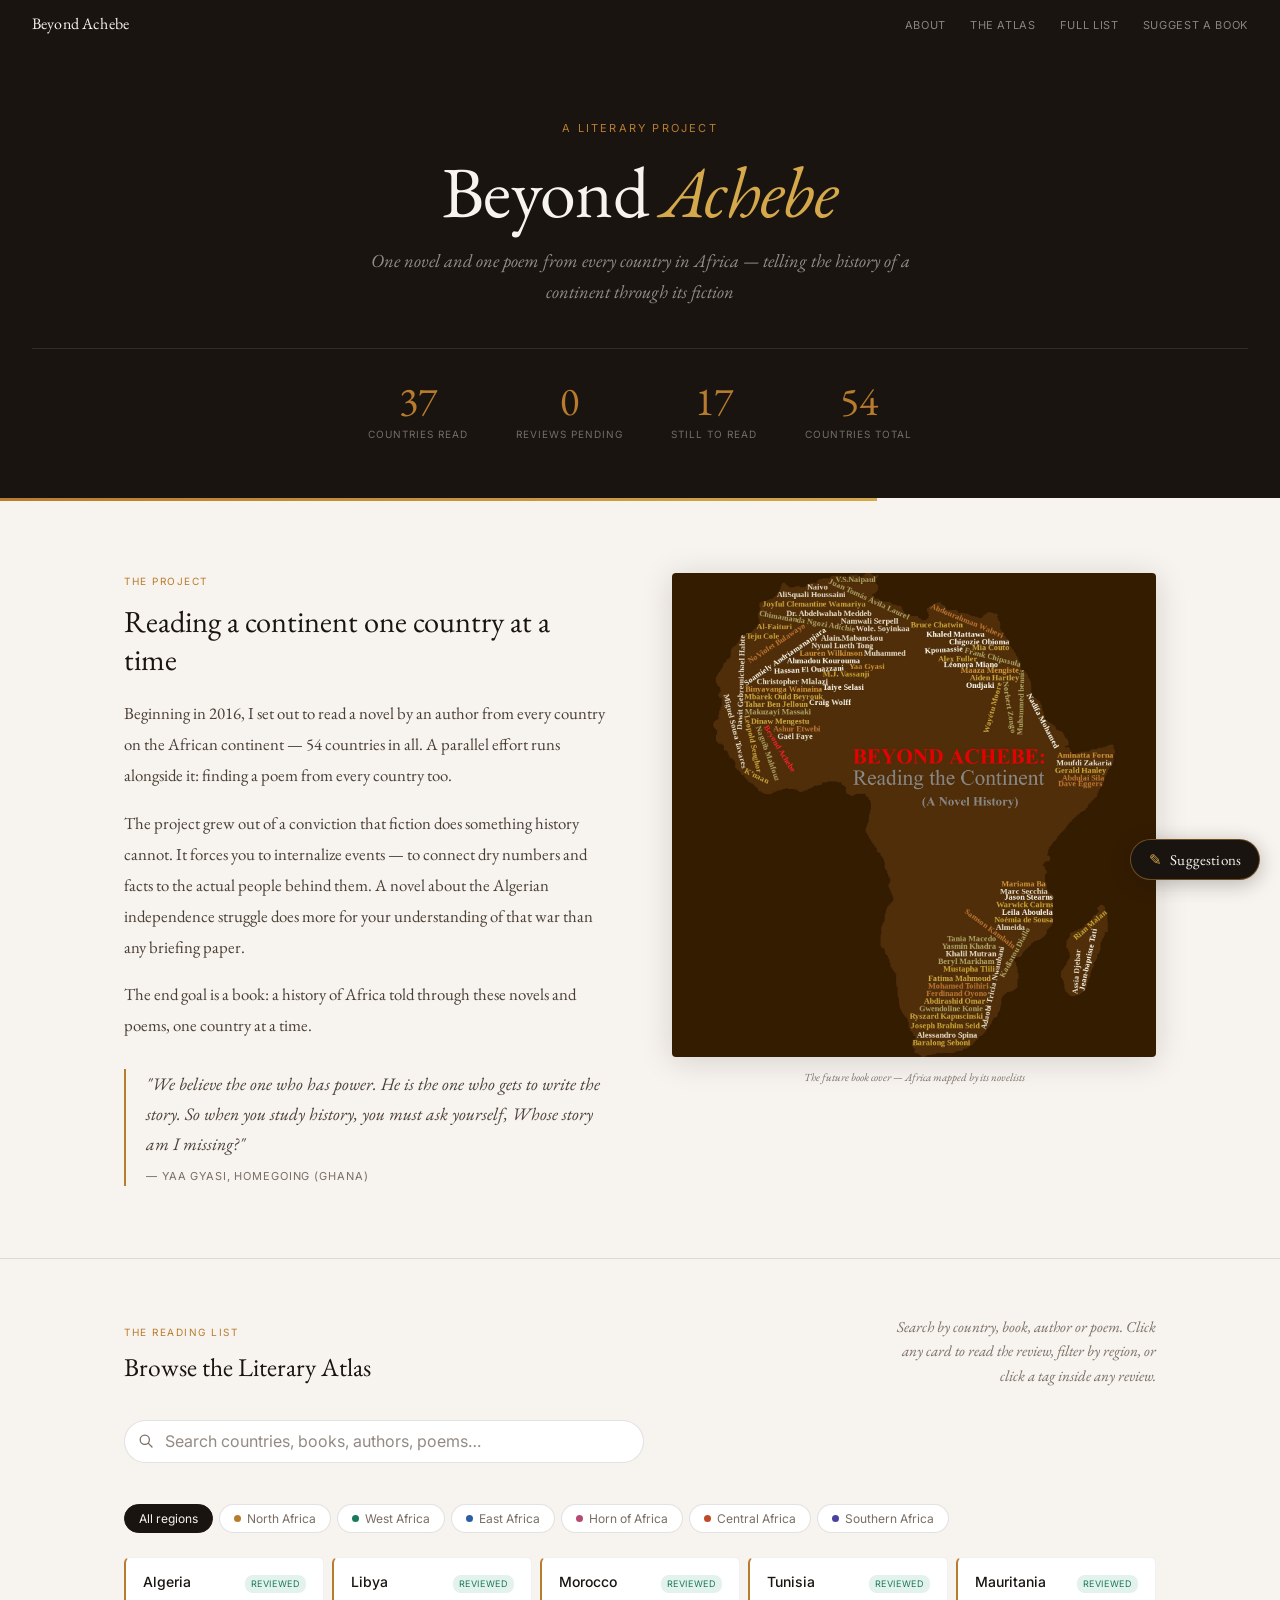
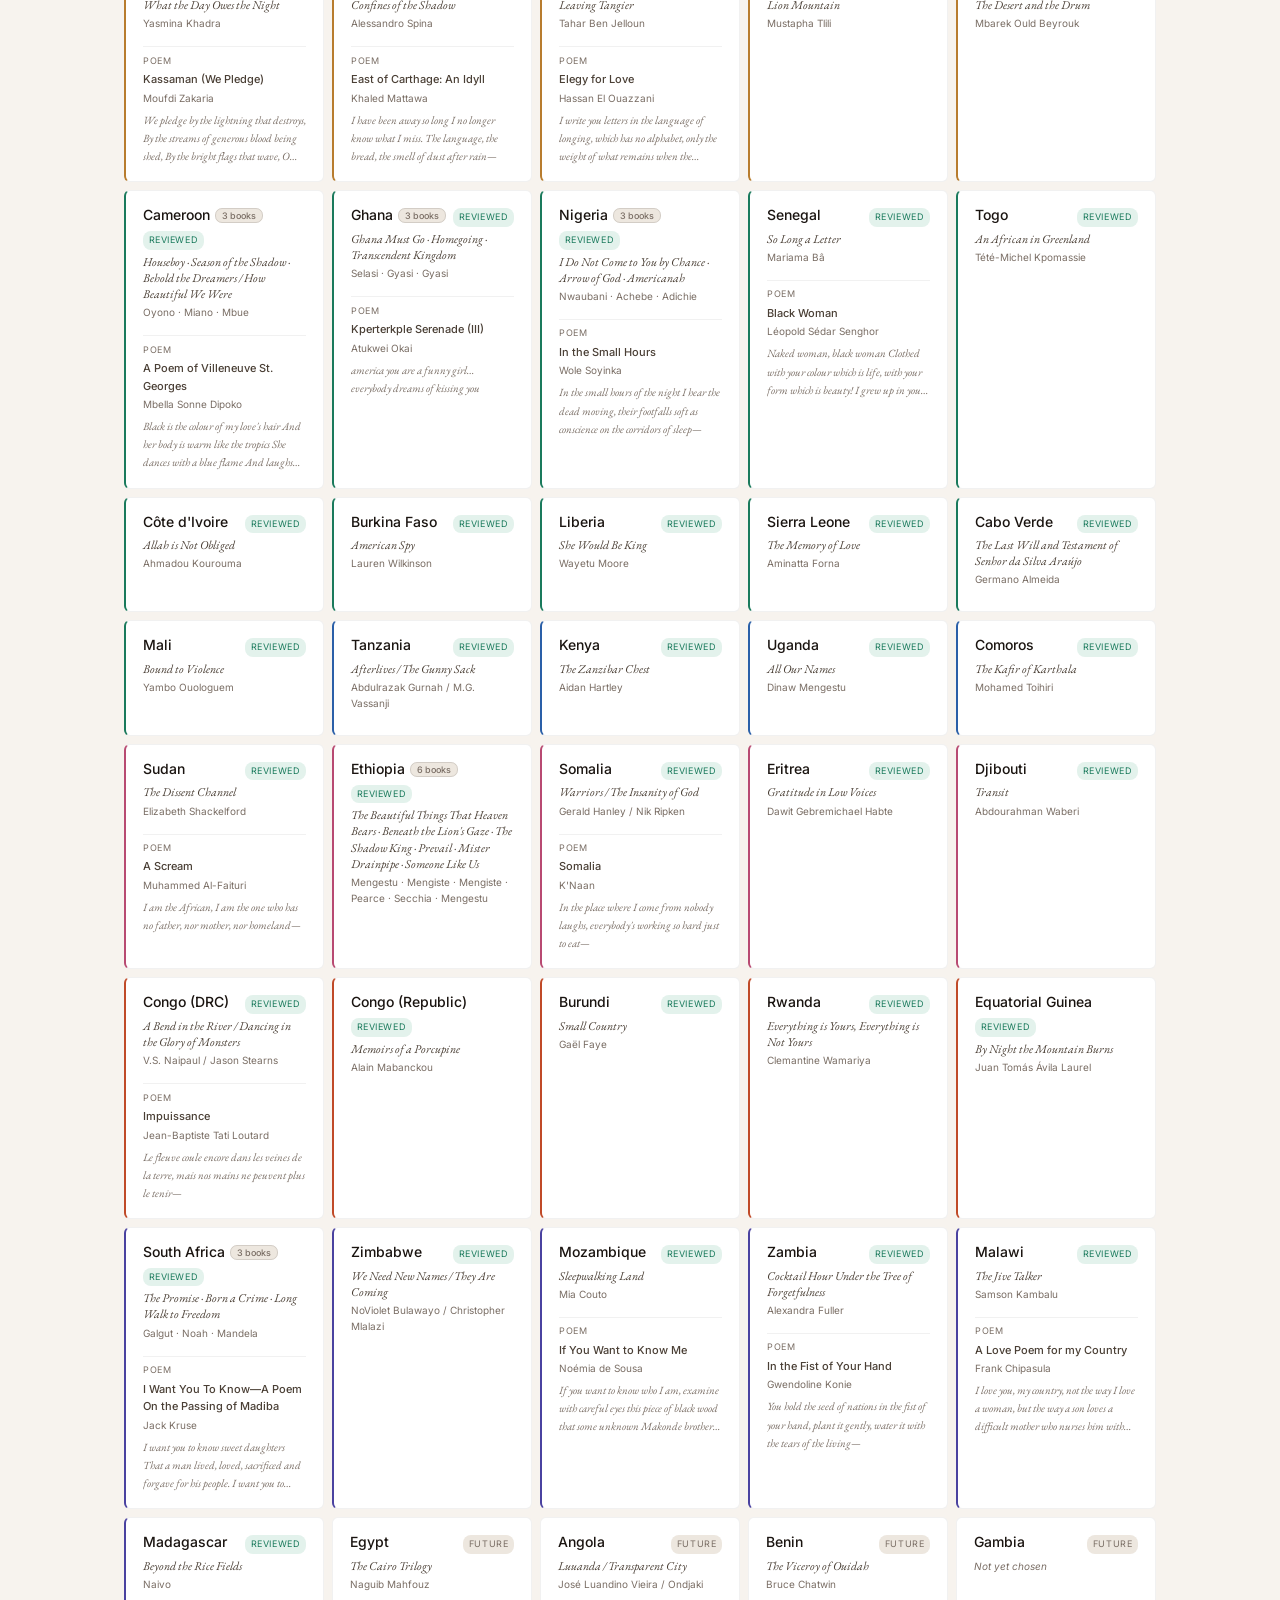
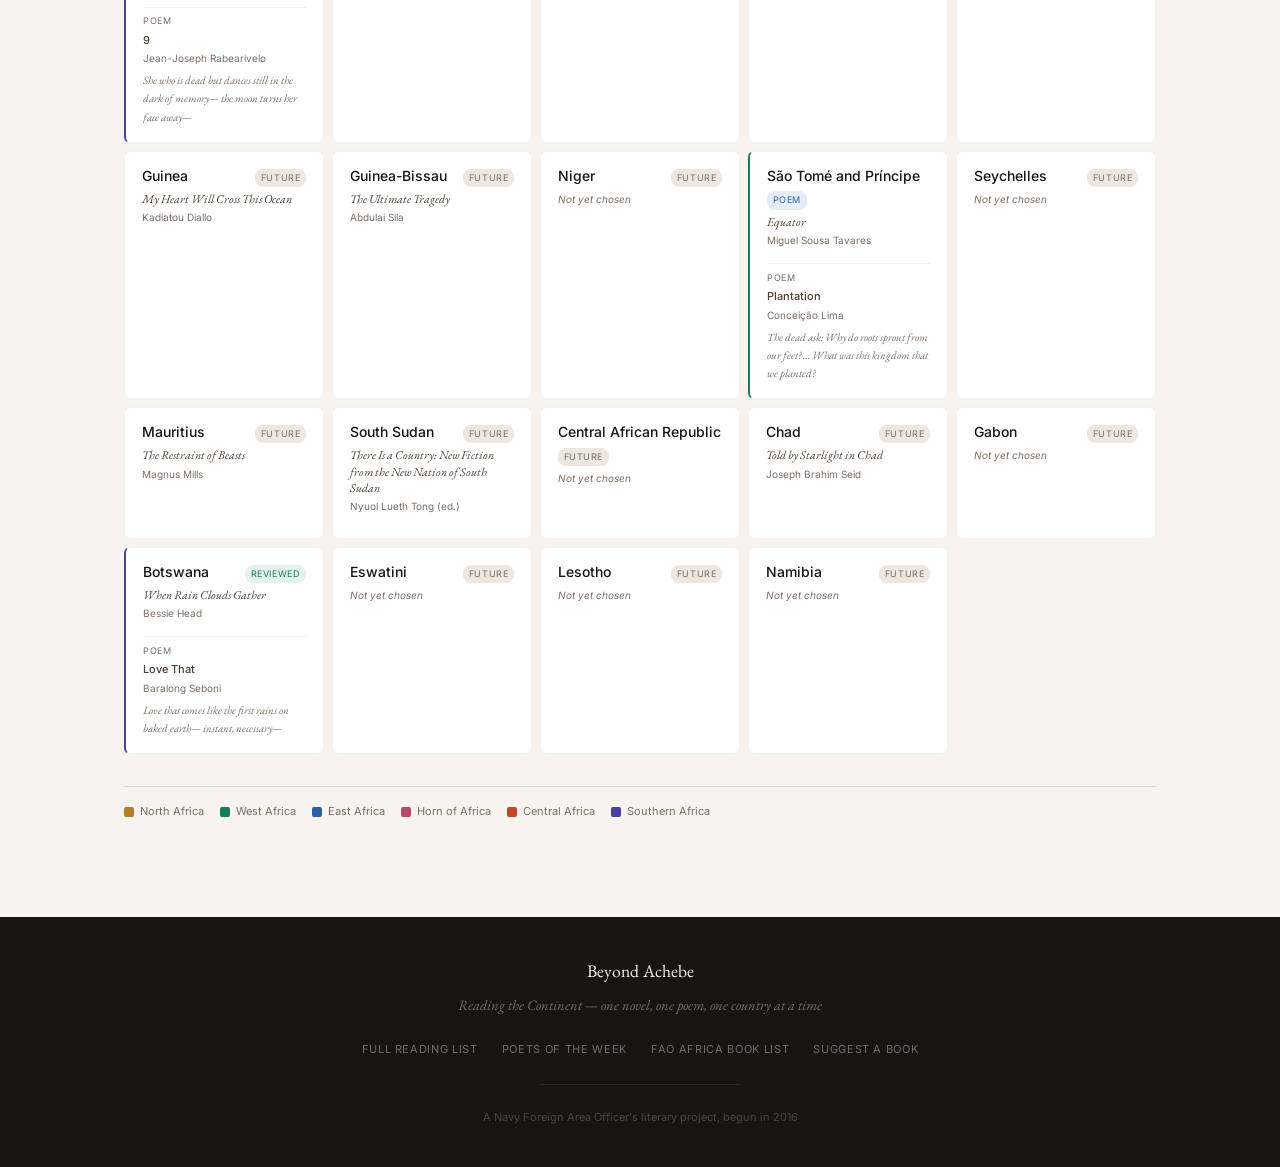
==== commit 7c4e9906: "Add search to the atlas Search box above the region tabs filters cards live by country, book title, " ====
--- a/index.html
+++ b/index.html
@@ -87,8 +87,16 @@
       <div class="atlas-section-label">The Reading List</div>
       <h2 class="atlas-section-title">Browse the Literary Atlas</h2>
     </div>
-    <p class="atlas-section-sub">Click any card to read the review. Filter by region using the tabs, or click a tag inside any review.</p>
-  </div>
+    <p class="atlas-section-sub">Search by country, book, author or poem. Click any card to read the review, filter by region, or click a tag inside any review.</p>
+  </div>
+
+  <form class="atlas-search" id="atlas-search" role="search" onsubmit="return false">
+    <label for="atlas-search-input" class="visually-hidden">Search the atlas</label>
+    <svg class="atlas-search-icon" viewBox="0 0 20 20" width="16" height="16" aria-hidden="true" focusable="false"><circle cx="8.5" cy="8.5" r="5.75" fill="none" stroke="currentColor" stroke-width="1.6"/><path d="M13 13l4.5 4.5" stroke="currentColor" stroke-width="1.6" stroke-linecap="round"/></svg>
+    <input type="search" id="atlas-search-input" name="q" placeholder="Search countries, books, authors, poems…" autocomplete="off" spellcheck="false" enterkeyhint="search" aria-describedby="atlas-search-status">
+    <button type="button" class="atlas-search-clear" id="atlas-search-clear" aria-label="Clear search" hidden>✕</button>
+  </form>
+  <p class="atlas-search-status" id="atlas-search-status" aria-live="polite"></p>
 
   <nav class="region-tabs" id="region-tabs" aria-label="Filter by region">
     <button type="button" class="tab-btn active" aria-pressed="true" data-region="all">All regions</button>
--- a/assets/site.css
+++ b/assets/site.css
@@ -59,6 +59,21 @@
 .atlas-section-label{font-size:10px;letter-spacing:0.15em;text-transform:uppercase;color:var(--gold);margin-bottom:0.4rem}
 .atlas-section-title{font-family:var(--serif);font-size:1.6rem;font-weight:400;color:var(--ink)}
 .atlas-section-sub{font-family:var(--serif);font-size:0.95rem;color:var(--ink-light);font-style:italic;text-align:right;max-width:280px}
+
+/* SEARCH */
+.atlas-search{position:relative;max-width:520px;margin-bottom:0.5rem}
+.atlas-search-icon{position:absolute;left:14px;top:50%;transform:translateY(-50%);color:var(--ink-light);pointer-events:none}
+.atlas-search input{width:100%;font-family:var(--sans);font-size:16px;color:var(--ink);background:white;border:0.5px solid var(--border);border-radius:22px;padding:10px 40px 10px 40px;line-height:1.3;-webkit-appearance:none;appearance:none;transition:border-color 0.15s,box-shadow 0.15s}
+.atlas-search input::placeholder{color:var(--ink-light);opacity:0.8}
+.atlas-search input:focus{outline:none;border-color:var(--gold);box-shadow:0 0 0 3px rgba(184,124,46,0.18)}
+.atlas-search input::-webkit-search-cancel-button{-webkit-appearance:none;appearance:none;display:none}
+.atlas-search-clear{position:absolute;right:6px;top:50%;transform:translateY(-50%);width:30px;height:30px;border:0;border-radius:50%;background:none;color:var(--ink-light);font-size:12px;cursor:pointer;font-family:var(--sans)}
+.atlas-search-clear:hover{background:var(--sand-dark);color:var(--ink)}
+.atlas-search-clear[hidden]{display:none}
+.atlas-search-status{min-height:1.4em;margin-bottom:0.75rem;font-family:var(--serif);font-style:italic;font-size:0.95rem;color:var(--ink-light)}
+.ccard mark{background:rgba(212,168,75,0.35);color:inherit;border-radius:2px;padding:0 1px}
+.grid-message-btn{font:inherit;font-style:normal;font-family:var(--sans);font-size:0.85rem;background:none;border:0;padding:0;color:var(--gold);text-decoration:underline;text-underline-offset:3px;cursor:pointer}
+.visually-hidden{position:absolute!important;width:1px;height:1px;padding:0;margin:-1px;overflow:hidden;clip:rect(0 0 0 0);white-space:nowrap;border:0}
 
 /* TABS */
 .region-tabs{display:flex;gap:6px;flex-wrap:wrap;margin-bottom:1.5rem}
@@ -252,7 +267,7 @@
 .grid-message{font-family:var(--serif);font-style:italic;color:var(--ink-light);padding:1.5rem 0;grid-column:1/-1}
 .map-fallback p{font-family:var(--serif);font-style:italic;color:var(--ink-light);font-size:0.95rem}
 .detail-poem-coda .detail-link{margin-top:0.75rem}
-.ccard:focus-visible,.tab-btn:focus-visible,.detail-tag:focus-visible,.detail-close:focus-visible,.tag-filter-chip button:focus-visible,.nav-links a:focus-visible,.nav-links button:focus-visible{outline:2px solid var(--gold);outline-offset:2px}
+.ccard:focus-visible,.tab-btn:focus-visible,.detail-tag:focus-visible,.detail-close:focus-visible,.tag-filter-chip button:focus-visible,.atlas-search-clear:focus-visible,.grid-message-btn:focus-visible,.nav-links a:focus-visible,.nav-links button:focus-visible{outline:2px solid var(--gold);outline-offset:2px}
 /* Long country names (Equatorial Guinea, Congo (Republic)) wrap the badge instead of overflowing on phones */
 .ccard{min-width:0}
 .ccard-top{flex-wrap:wrap}
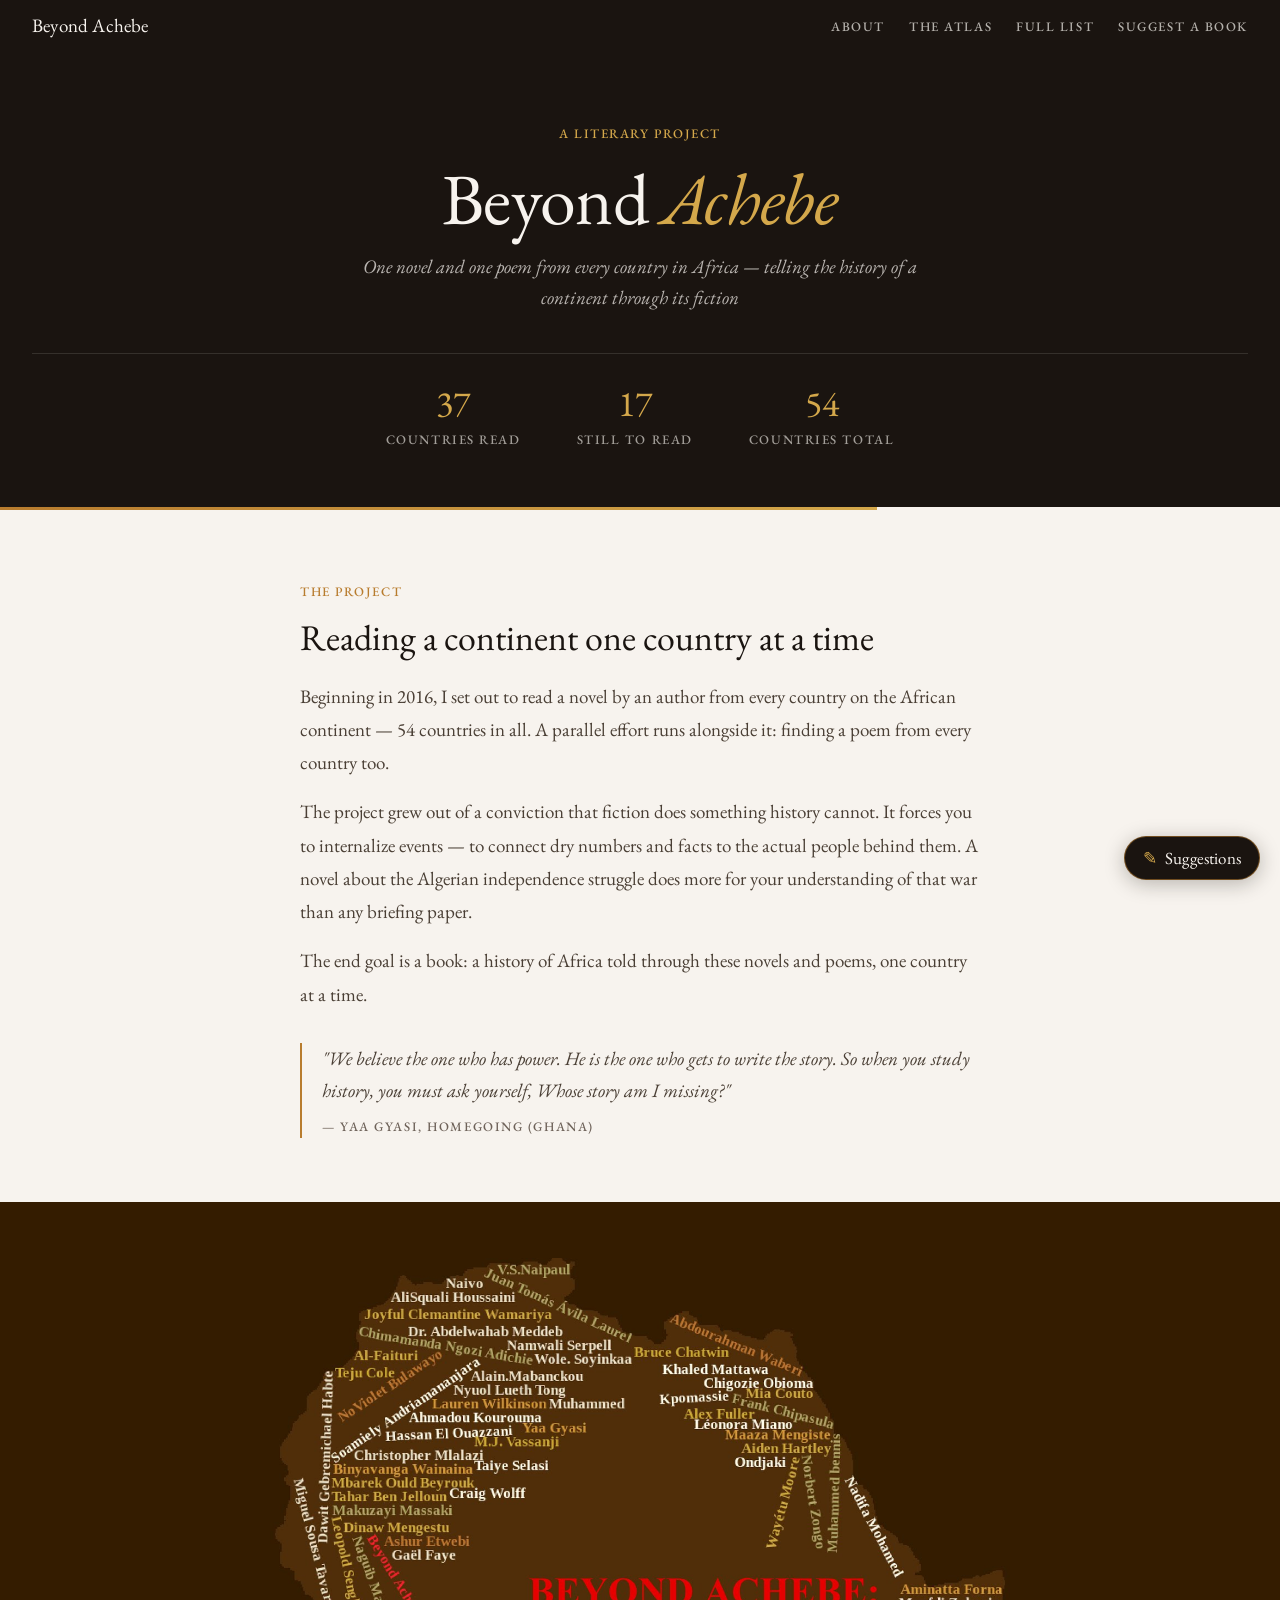
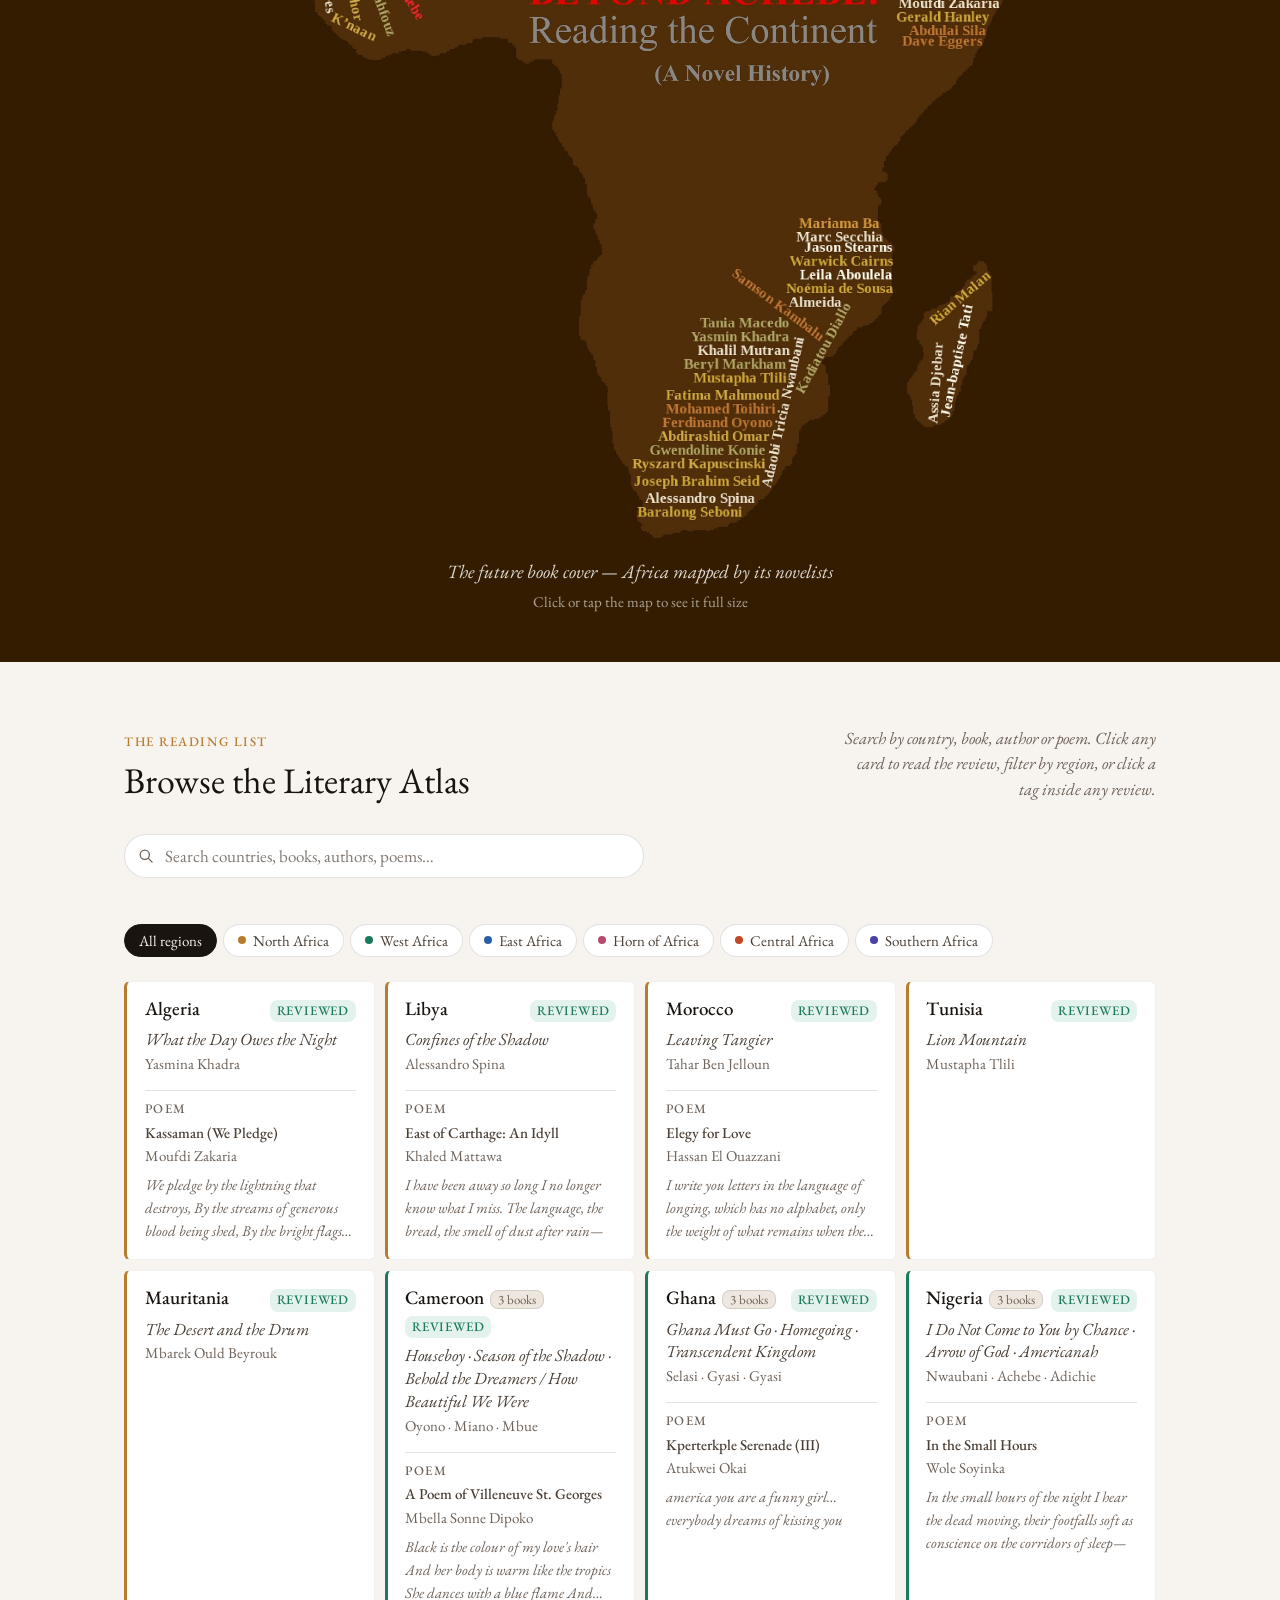
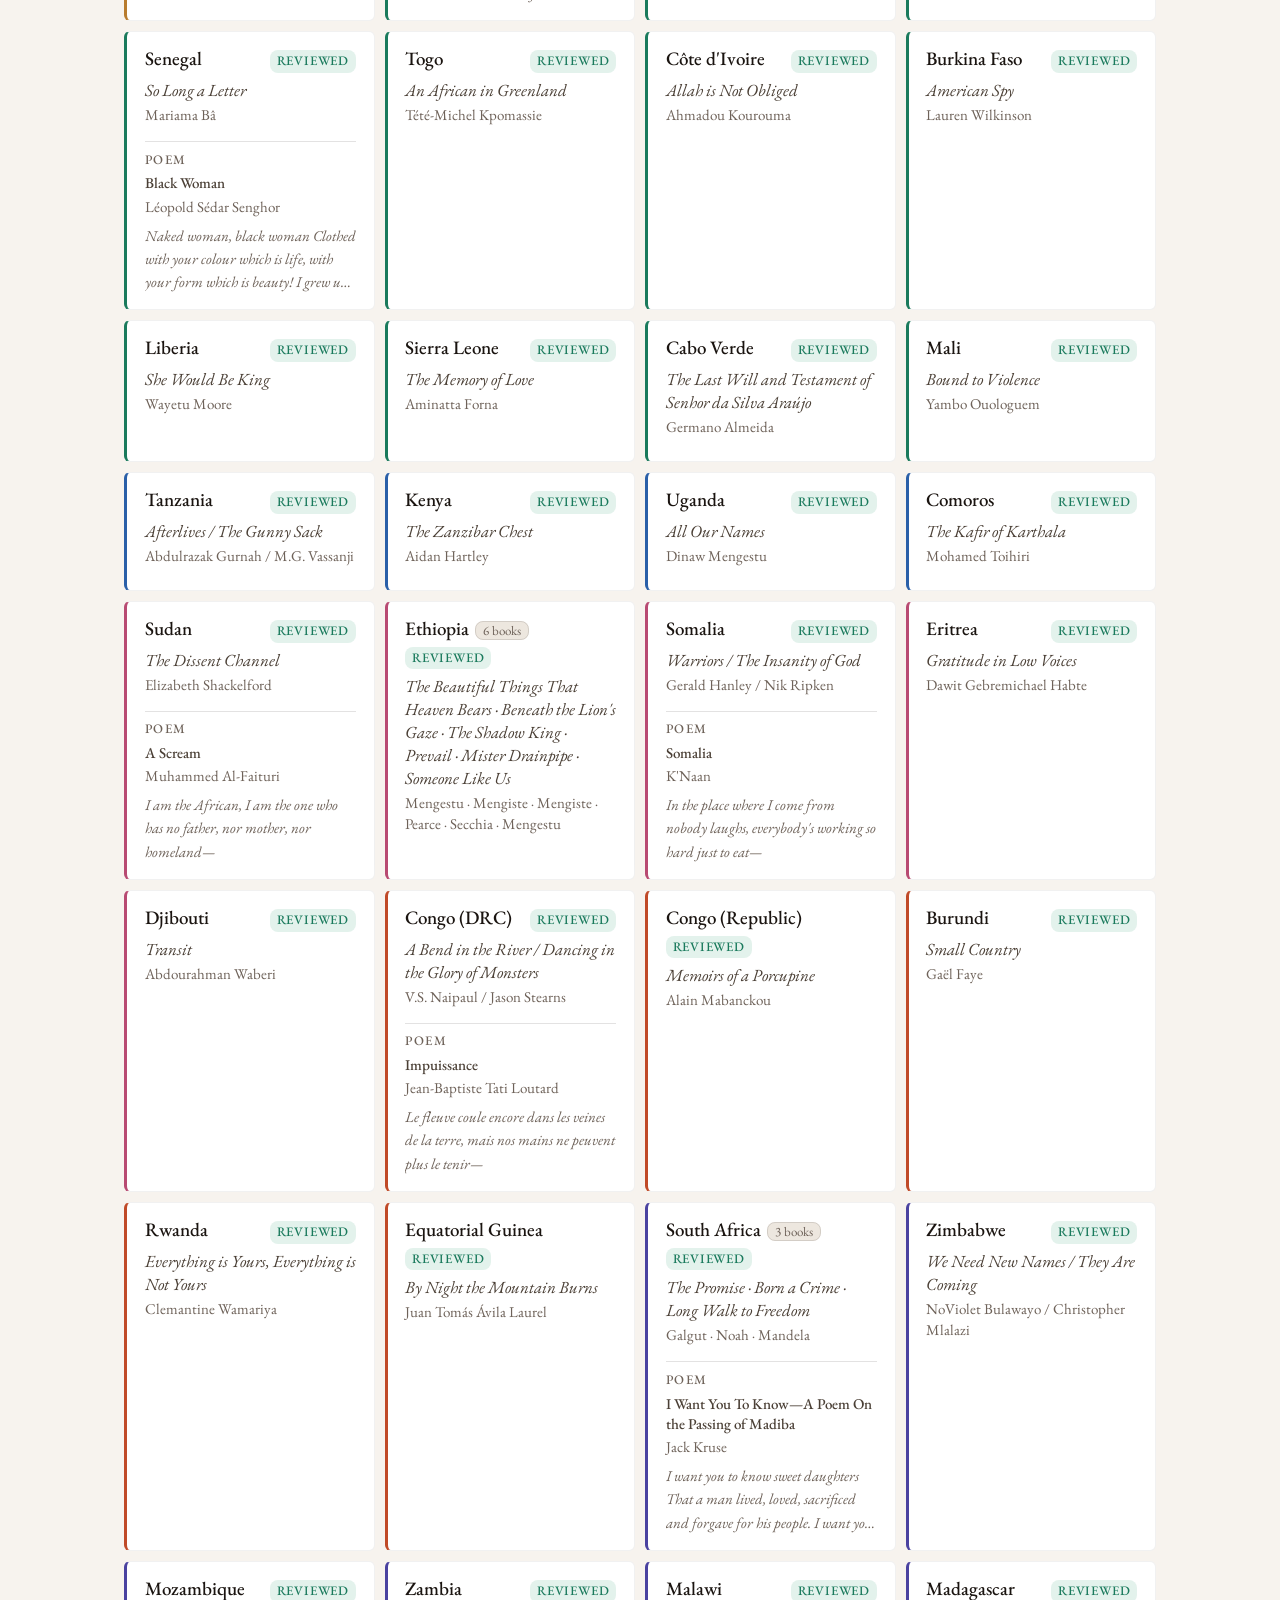
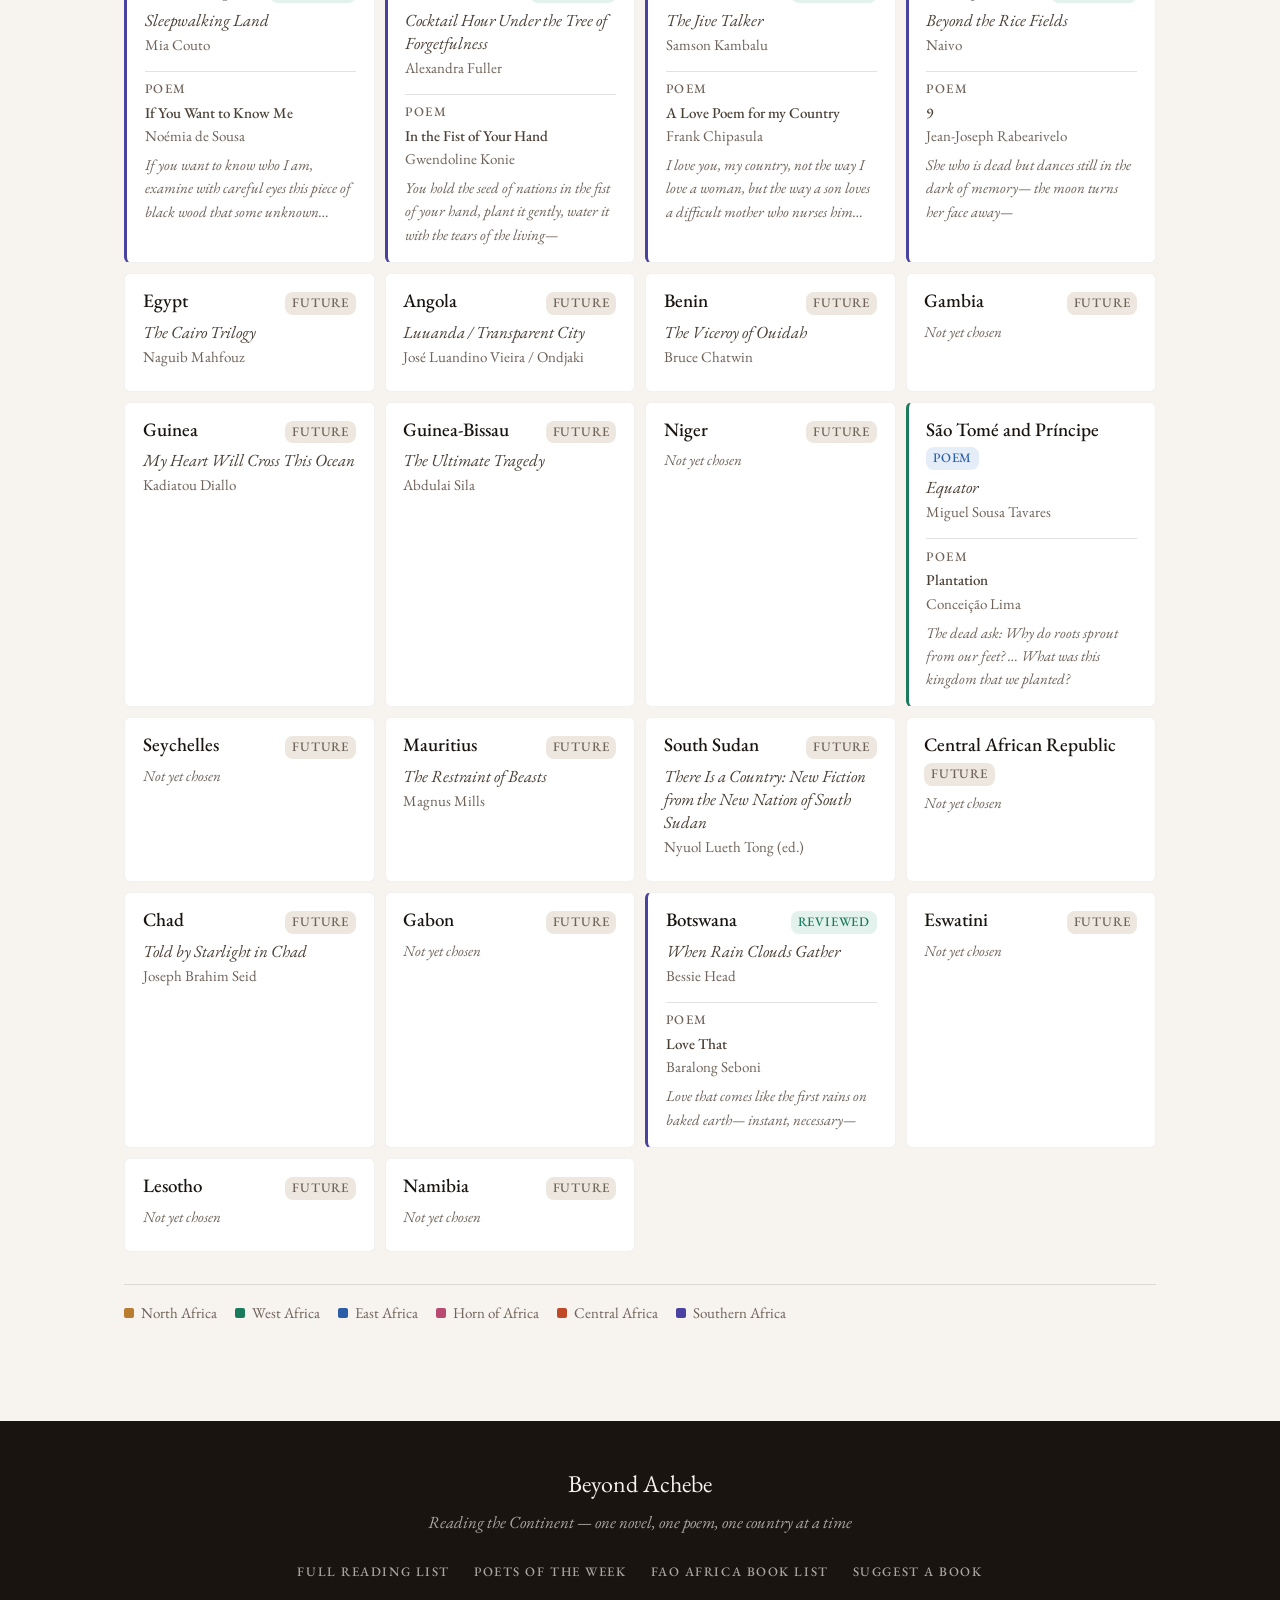
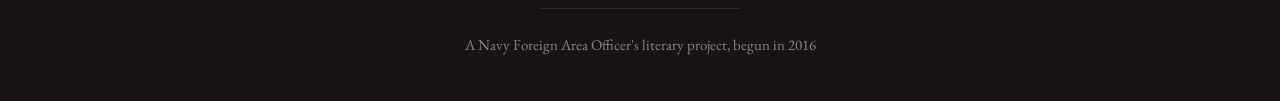
==== commit 61478f77: "Unify typography, enlarge the map, drop "Reviews pending" - One typeface: EB Garamond everywhere; In" ====
--- a/index.html
+++ b/index.html
@@ -24,7 +24,7 @@
 
 <link rel="preconnect" href="https://fonts.googleapis.com">
 <link rel="preconnect" href="https://fonts.gstatic.com" crossorigin>
-<link href="https://fonts.googleapis.com/css2?family=EB+Garamond:ital,wght@0,400;0,500;1,400;1,500&family=Inter:wght@300;400;500&display=swap" rel="stylesheet">
+<link href="https://fonts.googleapis.com/css2?family=EB+Garamond:ital,wght@0,400;0,500;1,400;1,500&display=swap" rel="stylesheet">
 <link rel="stylesheet" href="assets/site.css">
 </head>
 <body>
@@ -35,7 +35,7 @@
     <li><a href="#about">About</a></li>
     <li><a href="#atlas">The Atlas</a></li>
     <li class="nav-hide-sm"><a href="https://fuuo.blogspot.com/p/after-looking-at-my-reading-lists-from.html" target="_blank" rel="noopener">Full list</a></li>
-    <li><button type="button" class="nav-feedback" onclick="baFeedbackOpen()">Suggest a book</button></li>
+    <li class="nav-hide-sm"><button type="button" class="nav-feedback" onclick="baFeedbackOpen()">Suggest a book</button></li>
   </ul>
 </nav>
 
@@ -45,7 +45,6 @@
   <p class="hero-sub">One novel and one poem from every country in Africa — telling the history of a continent through its fiction</p>
   <div class="hero-stats">
     <div class="hstat"><span class="hstat-num" id="stat-reviewed">—</span><span class="hstat-label">Countries read</span></div>
-    <div class="hstat"><span class="hstat-num" id="stat-pending">—</span><span class="hstat-label">Reviews pending</span></div>
     <div class="hstat"><span class="hstat-num" id="stat-remaining">—</span><span class="hstat-label">Still to read</span></div>
     <div class="hstat"><span class="hstat-num" id="stat-total">54</span><span class="hstat-label">Countries total</span></div>
   </div>
@@ -66,20 +65,23 @@
       <cite>— Yaa Gyasi, Homegoing (Ghana)</cite>
     </div>
   </div>
-  <div class="map-wrap">
-    <img
-      src="assets/map.jpg"
-      alt="Map of Africa with author names marked by country — the future book cover"
-      class="map-img" width="1600" height="1600" loading="lazy" decoding="async"
-      onerror="this.style.display='none';document.querySelector('.map-fallback').style.display='block'">
+</section>
+
+<section class="map-band" aria-label="The future book cover">
+  <figure class="map-figure">
+    <a href="assets/map.jpg" class="map-link" target="_blank" rel="noopener" aria-label="Open the map full size in a new tab">
+      <img
+        src="assets/map.jpg"
+        alt="Map of Africa with author names marked by country — the future book cover"
+        class="map-img" width="1600" height="1600" loading="lazy" decoding="async"
+        onerror="this.style.display='none';document.querySelector('.map-fallback').style.display='block'">
+    </a>
     <div class="map-fallback">
       <p>The map is taking a moment to load.</p>
     </div>
-    <p class="map-caption">The future book cover — Africa mapped by its novelists</p>
-  </div>
+    <figcaption class="map-caption">The future book cover — Africa mapped by its novelists<span class="map-hint">Click or tap the map to see it full size</span></figcaption>
+  </figure>
 </section>
-
-<hr class="section-divider">
 
 <section class="atlas-section" id="atlas">
   <div class="atlas-section-header">
--- a/assets/site.css
+++ b/assets/site.css
@@ -1,191 +1,228 @@
 *,*::before,*::after{box-sizing:border-box;margin:0;padding:0}
 :root{
-  --ink:#1A1410;--ink-mid:#4A3F35;--ink-light:#7A6E65;
+  --ink:#1A1410;--ink-mid:#4A3F35;--ink-light:#6E6259;
   --sand:#F7F3EE;--sand-dark:#EDE7DF;
+  --map-bg:#341C00; /* matches the map image's own background so its edges disappear */
   --border:rgba(26,20,16,0.12);--border-lt:rgba(26,20,16,0.06);
   --gold:#B87C2E;--gold-light:#D4A84B;
   --teal:#1A7A5C;--teal-pale:#E3F2EC;
   --blue:#2A5FA8;--blue-pale:#E5EDF8;
   --pink:#B84A72;--coral:#C04A28;--purple:#4A42A0;
-  --serif:'EB Garamond',Georgia,serif;
-  --sans:'Inter',system-ui,sans-serif;
+
+  /* One typeface for the whole site */
+  --serif:'EB Garamond',Georgia,'Times New Roman',serif;
+
+  /* Type scale: every font-size on the site uses one of these seven steps */
+  --fs-xs:0.8125rem;   /* 13px  small caps labels, badges, tags */
+  --fs-sm:0.9375rem;   /* 15px  authors, captions, secondary lines */
+  --fs-base:1.0625rem; /* 17px  body text, card titles, buttons */
+  --fs-md:1.1875rem;   /* 19px  long reading text: about, reviews, poems */
+  --fs-lg:1.5rem;      /* 24px  detail title, dialog title */
+  --fs-xl:2.25rem;     /* 36px  section headings, hero stats */
+  --fs-display:clamp(2.75rem,6vw,4.5rem);
+
+  --label-track:0.12em;
   --max:1080px;
 }
 html{scroll-behavior:smooth}
-body{background:var(--sand);color:var(--ink);font-family:var(--sans);font-size:15px;line-height:1.6}
+body{background:var(--sand);color:var(--ink);font-family:var(--serif);font-size:var(--fs-base);line-height:1.6}
+button,input,select,textarea{font-family:var(--serif)}
+
+/* Shared small-caps label look */
+.hero-eyebrow,.hstat-label,.about-label,.about-pull cite,.atlas-section-label,
+.detail-eyebrow,.detail-section-label,.detail-poem-coda-label,.ccard-badge,.ccard-poem-label,
+.nav-links a,.nav-links button.nav-feedback,.footer-links a,.footer-links button.nav-feedback,
+#ba-fb-card label{font-size:var(--fs-xs);letter-spacing:var(--label-track);text-transform:uppercase;font-weight:500}
 
 /* NAV */
-.site-nav{background:var(--ink);padding:0 2rem;display:flex;align-items:center;justify-content:space-between;height:48px;position:sticky;top:0;z-index:100}
-.nav-brand{font-family:var(--serif);font-size:1rem;color:var(--sand);text-decoration:none;letter-spacing:0.01em}
-.nav-links{display:flex;gap:1.5rem;list-style:none}
-.nav-links a{font-size:11px;color:rgba(247,243,238,0.5);text-decoration:none;letter-spacing:0.06em;text-transform:uppercase;transition:color 0.15s}
-.nav-links a:hover{color:var(--gold)}
-.nav-links button.nav-feedback{background:none;border:0;padding:0;cursor:pointer;font-family:var(--sans);font-size:11px;color:rgba(247,243,238,0.5);letter-spacing:0.06em;text-transform:uppercase;transition:color 0.15s}
-.nav-links button.nav-feedback:hover{color:var(--gold)}
+.site-nav{background:var(--ink);padding:0 2rem;display:flex;align-items:center;justify-content:space-between;height:52px;position:sticky;top:0;z-index:100;gap:1rem}
+.nav-brand{font-size:var(--fs-md);color:var(--sand);text-decoration:none;letter-spacing:0.01em}
+.nav-links{display:flex;align-items:center;gap:1.5rem;list-style:none;white-space:nowrap}
+.nav-links a{color:rgba(247,243,238,0.7);text-decoration:none;transition:color 0.15s}
+.nav-links a:hover{color:var(--gold-light)}
+.nav-links button.nav-feedback{background:none;border:0;padding:0;cursor:pointer;color:rgba(247,243,238,0.7);transition:color 0.15s}
+.nav-links button.nav-feedback:hover{color:var(--gold-light)}
 
 /* HERO */
 .hero{background:var(--ink);color:var(--sand);padding:4.5rem 2rem 3.5rem;text-align:center}
-.hero-eyebrow{font-size:11px;letter-spacing:0.2em;text-transform:uppercase;color:var(--gold);margin-bottom:1rem;font-family:var(--sans);font-weight:400}
-.hero-title{font-family:var(--serif);font-size:clamp(2.75rem,6vw,4.5rem);font-weight:400;line-height:1.05;color:var(--sand);margin-bottom:1rem;letter-spacing:-0.01em}
+.hero-eyebrow{color:var(--gold-light);margin-bottom:1rem}
+.hero-title{font-size:var(--fs-display);font-weight:400;line-height:1.05;color:var(--sand);margin-bottom:1rem;letter-spacing:-0.01em}
 .hero-title em{font-style:italic;color:var(--gold-light)}
-.hero-sub{font-family:var(--serif);font-size:1.15rem;color:rgba(247,243,238,0.55);font-style:italic;max-width:560px;margin:0 auto 2.5rem;line-height:1.7}
-.hero-stats{display:flex;justify-content:center;gap:3rem;flex-wrap:wrap;padding-top:2rem;border-top:0.5px solid rgba(247,243,238,0.1)}
+.hero-sub{font-size:var(--fs-md);color:rgba(247,243,238,0.72);font-style:italic;max-width:560px;margin:0 auto 2.5rem;line-height:1.6}
+.hero-stats{display:flex;justify-content:center;gap:3.5rem;flex-wrap:wrap;padding-top:2rem;border-top:0.5px solid rgba(247,243,238,0.12)}
 .hstat{display:flex;flex-direction:column;align-items:center}
-.hstat-num{font-family:var(--serif);font-size:2.5rem;font-weight:400;color:var(--gold);line-height:1}
-.hstat-label{font-size:10px;letter-spacing:0.1em;text-transform:uppercase;color:rgba(247,243,238,0.4);margin-top:5px}
+.hstat-num{font-size:var(--fs-xl);font-weight:400;color:var(--gold-light);line-height:1}
+.hstat-label{color:rgba(247,243,238,0.62);margin-top:8px}
 .progress-strip{height:3px;background:rgba(247,243,238,0.08)}
 .progress-fill{height:100%;width:64.8%;background:linear-gradient(90deg,var(--gold),var(--gold-light))}
 
 /* ABOUT */
-.about-section{max-width:var(--max);margin:0 auto;padding:4.5rem 1.5rem;display:grid;grid-template-columns:1fr 1fr;gap:4rem;align-items:start}
-.about-label{font-size:10px;letter-spacing:0.15em;text-transform:uppercase;color:var(--gold);margin-bottom:0.85rem}
-.about-heading{font-family:var(--serif);font-size:1.9rem;font-weight:400;line-height:1.25;color:var(--ink);margin-bottom:1.25rem}
-.about-body{font-family:var(--serif);font-size:1.05rem;line-height:1.85;color:var(--ink-mid)}
+.about-section{max-width:var(--max);margin:0 auto;padding:4.5rem 1.5rem 4rem}
+.about-text{max-width:680px;margin:0 auto}
+.about-label{color:var(--gold);margin-bottom:0.85rem}
+.about-heading{font-size:var(--fs-xl);font-weight:400;line-height:1.2;color:var(--ink);margin-bottom:1.25rem}
+.about-body{font-size:var(--fs-md);line-height:1.75;color:var(--ink-mid)}
 .about-body p+p{margin-top:1rem}
-.about-pull{border-left:2px solid var(--gold);padding-left:1.25rem;margin-top:1.75rem}
-.about-pull p{font-family:var(--serif);font-size:1.1rem;font-style:italic;line-height:1.7;color:var(--ink-mid)}
-.about-pull cite{display:block;font-size:11px;font-style:normal;letter-spacing:0.08em;text-transform:uppercase;color:var(--ink-light);margin-top:0.6rem}
-.map-wrap{position:relative}
-.map-img{width:100%;height:auto;aspect-ratio:1/1;border-radius:4px;display:block;box-shadow:0 4px 32px rgba(26,20,16,0.15)}
-.map-fallback{display:none;background:var(--sand-dark);border-radius:4px;padding:3rem;text-align:center}
-.map-caption{font-size:11px;color:var(--ink-light);text-align:center;margin-top:0.75rem;font-style:italic;font-family:var(--serif)}
+.about-pull{border-left:2px solid var(--gold);padding-left:1.25rem;margin-top:2rem}
+.about-pull p{font-size:var(--fs-md);font-style:italic;line-height:1.7;color:var(--ink-mid)}
+.about-pull cite{display:block;font-style:normal;color:var(--ink-light);margin-top:0.6rem}
+
+/* MAP — its own dark band so the cover art can be shown large */
+.map-band{background:var(--map-bg);padding:3.5rem 1.5rem 3rem}
+.map-figure{max-width:880px;margin:0 auto}
+.map-link{display:block;border-radius:4px;cursor:zoom-in}
+.map-link:focus-visible{outline:2px solid var(--gold-light);outline-offset:4px}
+.map-img{width:100%;height:auto;aspect-ratio:1/1;display:block}
+.map-fallback{display:none;padding:3rem;text-align:center}
+.map-fallback p{font-style:italic;color:rgba(247,243,238,0.8);font-size:var(--fs-base)}
+.map-caption{font-size:var(--fs-md);font-style:italic;color:rgba(247,243,238,0.88);text-align:center;margin-top:1.25rem;line-height:1.5}
+.map-hint{display:block;font-size:var(--fs-sm);font-style:normal;color:rgba(247,243,238,0.62);margin-top:0.3rem}
 
 /* DIVIDER */
 .section-divider{border:none;border-top:0.5px solid var(--border)}
 
 /* ATLAS SECTION */
-.atlas-section{max-width:var(--max);margin:0 auto;padding:3.5rem 1.5rem 5rem}
+.atlas-section{max-width:var(--max);margin:0 auto;padding:4rem 1.5rem 5rem}
 .atlas-section-header{margin-bottom:2rem;display:flex;align-items:flex-end;justify-content:space-between;flex-wrap:wrap;gap:1rem}
-.atlas-section-label{font-size:10px;letter-spacing:0.15em;text-transform:uppercase;color:var(--gold);margin-bottom:0.4rem}
-.atlas-section-title{font-family:var(--serif);font-size:1.6rem;font-weight:400;color:var(--ink)}
-.atlas-section-sub{font-family:var(--serif);font-size:0.95rem;color:var(--ink-light);font-style:italic;text-align:right;max-width:280px}
+.atlas-section-label{color:var(--gold);margin-bottom:0.4rem}
+.atlas-section-title{font-size:var(--fs-xl);font-weight:400;line-height:1.2;color:var(--ink)}
+.atlas-section-sub{font-size:var(--fs-base);color:var(--ink-light);font-style:italic;text-align:right;max-width:320px;line-height:1.5}
 
 /* SEARCH */
 .atlas-search{position:relative;max-width:520px;margin-bottom:0.5rem}
 .atlas-search-icon{position:absolute;left:14px;top:50%;transform:translateY(-50%);color:var(--ink-light);pointer-events:none}
-.atlas-search input{width:100%;font-family:var(--sans);font-size:16px;color:var(--ink);background:white;border:0.5px solid var(--border);border-radius:22px;padding:10px 40px 10px 40px;line-height:1.3;-webkit-appearance:none;appearance:none;transition:border-color 0.15s,box-shadow 0.15s}
-.atlas-search input::placeholder{color:var(--ink-light);opacity:0.8}
+.atlas-search input{width:100%;font-size:var(--fs-base);color:var(--ink);background:white;border:0.5px solid var(--border);border-radius:22px;padding:10px 40px 10px 40px;line-height:1.3;-webkit-appearance:none;appearance:none;transition:border-color 0.15s,box-shadow 0.15s}
+.atlas-search input::placeholder{color:var(--ink-light);opacity:0.85}
 .atlas-search input:focus{outline:none;border-color:var(--gold);box-shadow:0 0 0 3px rgba(184,124,46,0.18)}
 .atlas-search input::-webkit-search-cancel-button{-webkit-appearance:none;appearance:none;display:none}
-.atlas-search-clear{position:absolute;right:6px;top:50%;transform:translateY(-50%);width:30px;height:30px;border:0;border-radius:50%;background:none;color:var(--ink-light);font-size:12px;cursor:pointer;font-family:var(--sans)}
+.atlas-search-clear{position:absolute;right:6px;top:50%;transform:translateY(-50%);width:30px;height:30px;border:0;border-radius:50%;background:none;color:var(--ink-light);font-size:var(--fs-sm);cursor:pointer}
 .atlas-search-clear:hover{background:var(--sand-dark);color:var(--ink)}
 .atlas-search-clear[hidden]{display:none}
-.atlas-search-status{min-height:1.4em;margin-bottom:0.75rem;font-family:var(--serif);font-style:italic;font-size:0.95rem;color:var(--ink-light)}
+.atlas-search-status{min-height:1.5em;margin-bottom:0.75rem;font-style:italic;font-size:var(--fs-base);color:var(--ink-light)}
 .ccard mark{background:rgba(212,168,75,0.35);color:inherit;border-radius:2px;padding:0 1px}
-.grid-message-btn{font:inherit;font-style:normal;font-family:var(--sans);font-size:0.85rem;background:none;border:0;padding:0;color:var(--gold);text-decoration:underline;text-underline-offset:3px;cursor:pointer}
+.grid-message-btn{font:inherit;font-style:normal;background:none;border:0;padding:0;color:var(--gold);text-decoration:underline;text-underline-offset:3px;cursor:pointer}
 .visually-hidden{position:absolute!important;width:1px;height:1px;padding:0;margin:-1px;overflow:hidden;clip:rect(0 0 0 0);white-space:nowrap;border:0}
 
 /* TABS */
 .region-tabs{display:flex;gap:6px;flex-wrap:wrap;margin-bottom:1.5rem}
-.tab-btn{padding:6px 14px;font-size:12px;font-family:var(--sans);border-radius:20px;border:0.5px solid var(--border);background:white;color:var(--ink-light);cursor:pointer;display:inline-flex;align-items:center;gap:6px;transition:all 0.15s}
+.tab-btn{padding:6px 14px;font-size:var(--fs-sm);border-radius:20px;border:0.5px solid var(--border);background:white;color:var(--ink-mid);cursor:pointer;display:inline-flex;align-items:center;gap:7px;transition:all 0.15s}
 .tab-btn:hover{background:var(--sand-dark);color:var(--ink)}
 .tab-btn.active{background:var(--ink);color:var(--sand);border-color:var(--ink)}
-.rdot{width:7px;height:7px;border-radius:50%;flex-shrink:0}
+.rdot{width:8px;height:8px;border-radius:50%;flex-shrink:0}
 .rdot-maghreb{background:var(--gold)}.rdot-west{background:var(--teal)}.rdot-east{background:var(--blue)}
 .rdot-horn{background:var(--pink)}.rdot-central{background:var(--coral)}.rdot-southern{background:var(--purple)}
 
 /* DETAIL PANEL */
-.detail-panel{display:none;background:white;border:0.5px solid var(--border);border-left:3px solid var(--ink);border-radius:6px;padding:1.75rem;margin-bottom:1.5rem;box-shadow:0 2px 20px rgba(26,20,16,0.07)}
+.detail-panel{display:none;background:white;border:0.5px solid var(--border);border-left:3px solid var(--ink);border-radius:6px;padding:1.75rem 2rem;margin-bottom:1.5rem;box-shadow:0 2px 20px rgba(26,20,16,0.07)}
 .detail-panel.visible{display:block}
-.detail-top{display:flex;justify-content:space-between;align-items:flex-start;margin-bottom:1.25rem}
-.detail-eyebrow{font-size:10px;letter-spacing:0.12em;text-transform:uppercase;color:var(--ink-light);margin-bottom:5px}
-.detail-title{font-family:var(--serif);font-size:1.65rem;font-weight:400;color:var(--ink);line-height:1.2;margin-bottom:3px}
-.detail-author{font-size:13px;color:var(--ink-light)}
-.detail-close{font-size:12px;color:var(--ink-light);cursor:pointer;padding:4px 9px;border-radius:4px;border:0.5px solid var(--border);background:var(--sand);flex-shrink:0;font-family:var(--sans)}
+.detail-top{display:flex;justify-content:space-between;align-items:flex-start;gap:1rem;margin-bottom:1.25rem}
+.detail-eyebrow{color:var(--ink-light);margin-bottom:6px}
+.detail-title{font-size:var(--fs-lg);font-weight:500;color:var(--ink);line-height:1.25;margin-bottom:4px}
+.detail-author{font-size:var(--fs-base);color:var(--ink-light)}
+.detail-close{font-size:var(--fs-sm);color:var(--ink-mid);cursor:pointer;padding:4px 10px;border-radius:4px;border:0.5px solid var(--border);background:var(--sand);flex-shrink:0}
 .detail-close:hover{background:var(--sand-dark)}
-.detail-tags{display:flex;gap:5px;flex-wrap:wrap;margin-bottom:1.25rem}
-.detail-tag{font-family:var(--sans);line-height:1.5;font-size:10px;padding:2px 9px;border-radius:10px;background:var(--sand);color:var(--ink-light);border:0.5px solid var(--border);cursor:pointer;transition:background 0.15s,color 0.15s}
+.detail-tags{display:flex;gap:6px;flex-wrap:wrap;margin-bottom:1.25rem}
+.detail-tag{font-size:var(--fs-sm);line-height:1.4;padding:2px 11px;border-radius:12px;background:var(--sand);color:var(--ink-mid);border:0.5px solid var(--border);cursor:pointer;transition:background 0.15s,color 0.15s}
 .detail-tag:hover{background:var(--ink);color:#fff;border-color:var(--ink)}
-.tag-filter-bar{display:none;align-items:center;gap:8px;margin-bottom:1rem;font-size:0.85rem;color:var(--ink-light)}
+.tag-filter-bar{display:none;align-items:center;gap:8px;margin-bottom:1rem;font-size:var(--fs-sm);color:var(--ink-light)}
 .tag-filter-bar.visible{display:flex}
-.tag-filter-chip{display:inline-flex;align-items:center;gap:6px;background:var(--ink);color:#fff;padding:4px 10px;border-radius:10px;font-size:0.8rem}
-.tag-filter-chip button{background:none;border:0;color:#fff;cursor:pointer;font-size:0.8rem;padding:0;line-height:1}
-.detail-section-label{font-size:10px;letter-spacing:0.12em;text-transform:uppercase;color:var(--ink-light);margin-bottom:8px;margin-top:1.25rem}
-.detail-review{font-family:var(--serif);font-size:1rem;line-height:1.85;color:var(--ink-mid);border-left:2px solid var(--border);padding-left:1.1rem}
-.detail-quote{font-family:var(--serif);font-size:1rem;line-height:1.75;color:var(--ink-mid);font-style:italic;padding:0.85rem 1.1rem;border-radius:4px;background:var(--sand);margin-bottom:0.6rem;border-left:2px solid var(--border)}
-.detail-poem-block{padding:1rem 1.25rem;background:var(--sand);border-radius:4px;border:0.5px solid var(--border)}
-.detail-poem-title{font-size:13px;font-weight:500;color:var(--ink);margin-bottom:2px}
-.detail-poem-byline{font-size:11px;color:var(--ink-light);margin-bottom:10px}
-.detail-poem-text{font-family:var(--serif);font-size:1rem;line-height:1.9;color:var(--ink-mid);white-space:pre-wrap;font-style:italic}
-.detail-link{display:inline-flex;align-items:center;gap:5px;font-size:13px;color:var(--blue);text-decoration:none;margin-top:1rem}
+.tag-filter-chip{display:inline-flex;align-items:center;gap:6px;background:var(--ink);color:#fff;padding:3px 11px;border-radius:12px;font-size:var(--fs-sm)}
+.tag-filter-chip button{background:none;border:0;color:#fff;cursor:pointer;font-size:var(--fs-sm);padding:0;line-height:1}
+.detail-section-label{color:var(--ink-light);margin-bottom:8px;margin-top:1.5rem}
+.detail-review{font-size:var(--fs-md);line-height:1.75;color:var(--ink-mid);border-left:2px solid var(--border);padding-left:1.1rem}
+.detail-quote{font-size:var(--fs-md);line-height:1.65;color:var(--ink-mid);font-style:italic;padding:0.85rem 1.1rem;border-radius:4px;background:var(--sand);margin-bottom:0.6rem;border-left:2px solid var(--border)}
+.detail-link{display:inline-flex;align-items:center;gap:5px;font-size:var(--fs-base);color:var(--blue);text-decoration:none;margin-top:1rem}
 .detail-link:hover{text-decoration:underline}
-.detail-link::after{content:' ↗';font-size:11px}
+.detail-link::after{content:' ↗'}
 
 /* BOOK BLOCKS in detail panel */
 .detail-books{display:flex;flex-direction:column;gap:10px;margin-top:0.75rem}
-.detail-book-block{padding:1rem 1.15rem;border-radius:6px;background:var(--sand);border:0.5px solid var(--border-lt)}
-.detail-book-title{font-family:var(--serif);font-size:1.1rem;font-weight:500;color:var(--ink);margin-bottom:2px;font-style:italic}
-.detail-book-author{font-size:11px;color:var(--ink-light);letter-spacing:0.02em;margin-bottom:0.65rem}
-.detail-book-review{font-family:var(--serif);font-size:0.95rem;line-height:1.8;color:var(--ink-mid);margin-bottom:0.65rem}
+.detail-book-block{padding:1.1rem 1.25rem;border-radius:6px;background:var(--sand);border:0.5px solid var(--border-lt)}
+.detail-book-title{font-size:var(--fs-md);font-weight:500;color:var(--ink);margin-bottom:2px;font-style:italic}
+.detail-book-author{font-size:var(--fs-sm);color:var(--ink-light);margin-bottom:0.65rem}
+.detail-book-review{font-size:var(--fs-md);line-height:1.75;color:var(--ink-mid);margin-bottom:0.65rem}
 .detail-book-quotes{margin-bottom:0.65rem}
-.detail-book-quote{font-family:var(--serif);font-size:0.9rem;line-height:1.65;color:var(--ink-light);font-style:italic;padding-left:0.85rem;border-left:1.5px solid var(--border);margin-bottom:5px}
-.detail-book-link{font-size:12px;color:var(--blue);text-decoration:none}
+.detail-book-quote{font-size:var(--fs-base);line-height:1.6;color:var(--ink-mid);font-style:italic;padding-left:0.85rem;border-left:1.5px solid var(--border);margin-bottom:6px}
+.detail-book-link{font-size:var(--fs-base);color:var(--blue);text-decoration:none}
 .detail-book-link:hover{text-decoration:underline}
-.detail-book-link::after{content:' ↗';font-size:10px}
+.detail-book-link::after{content:' ↗'}
 
 /* POEM CODA — deliberately atmospheric, not structured like book blocks */
-.detail-poem-coda{margin-top:1.5rem;padding-top:1.25rem;border-top:0.5px solid var(--border-lt)}
-.detail-poem-coda-label{font-size:9px;letter-spacing:0.14em;text-transform:uppercase;color:var(--ink-light);margin-bottom:0.6rem}
-.detail-poem-coda-title{font-family:var(--serif);font-size:0.95rem;font-weight:500;color:var(--ink-mid);margin-bottom:1px}
-.detail-poem-coda-author{font-size:10px;color:var(--ink-light);margin-bottom:0.65rem;font-style:italic}
-.detail-poem-coda-text{font-family:var(--serif);font-size:1rem;line-height:2;color:var(--ink-light);white-space:pre-wrap;font-style:italic;letter-spacing:0.01em}
+.detail-poem-coda{margin-top:1.75rem;padding-top:1.25rem;border-top:0.5px solid var(--border)}
+.detail-poem-coda-label{color:var(--ink-light);margin-bottom:0.6rem}
+.detail-poem-coda-title{font-size:var(--fs-md);font-weight:500;color:var(--ink);margin-bottom:1px}
+.detail-poem-coda-author{font-size:var(--fs-sm);color:var(--ink-light);margin-bottom:0.75rem;font-style:italic}
+.detail-poem-coda-text{font-size:var(--fs-md);line-height:1.9;color:var(--ink-mid);white-space:pre-wrap;font-style:italic}
 
 /* COUNT BADGE on cards */
-.ccard-count{font-size:9px;padding:1px 6px;border-radius:7px;background:var(--sand-dark);color:var(--ink-light);border:0.5px solid var(--border);margin-left:5px;vertical-align:middle;white-space:nowrap}
+.ccard-count{font-size:var(--fs-xs);padding:0 7px;border-radius:8px;background:var(--sand-dark);color:var(--ink-light);border:0.5px solid var(--border);margin-left:6px;vertical-align:middle;white-space:nowrap;font-weight:400}
 
 /* GRID */
-.country-grid{display:grid;grid-template-columns:repeat(auto-fill,minmax(200px,1fr));gap:8px;margin-bottom:2rem}
-.ccard{background:white;border:0.5px solid var(--border-lt);border-radius:6px;padding:1rem 1.05rem;cursor:pointer;transition:border-color 0.15s,box-shadow 0.15s;display:flex;flex-direction:column}
+.country-grid{display:grid;grid-template-columns:repeat(auto-fill,minmax(200px,1fr));gap:10px;margin-bottom:2rem}
+.ccard{background:white;border:0.5px solid var(--border-lt);border-radius:6px;padding:1rem 1.1rem;cursor:pointer;transition:border-color 0.15s,box-shadow 0.15s;display:flex;flex-direction:column;min-width:0}
 .ccard:hover{border-color:var(--border);box-shadow:0 2px 12px rgba(26,20,16,0.07)}
-.ccard.has-content{border-left:2.5px solid}
+.ccard.has-content{border-left:3px solid}
 .ccard.r-maghreb{border-left-color:var(--gold)}.ccard.r-west{border-left-color:var(--teal)}
 .ccard.r-east{border-left-color:var(--blue)}.ccard.r-horn{border-left-color:var(--pink)}
 .ccard.r-central{border-left-color:var(--coral)}.ccard.r-southern{border-left-color:var(--purple)}
-.ccard-top{display:flex;align-items:flex-start;justify-content:space-between;gap:6px;margin-bottom:4px}
-.ccard-country{font-size:14px;font-weight:500;color:var(--ink);line-height:1.2}
-.ccard-badge{font-size:9px;letter-spacing:0.06em;text-transform:uppercase;padding:2px 6px;border-radius:8px;white-space:nowrap;flex-shrink:0;margin-top:1px}
+.ccard-top{display:flex;align-items:flex-start;justify-content:space-between;flex-wrap:wrap;gap:4px 6px;margin-bottom:6px}
+.ccard-country{font-size:var(--fs-md);font-weight:500;color:var(--ink);line-height:1.2;min-width:0;overflow-wrap:anywhere}
+.ccard-badge{padding:1px 7px;border-radius:8px;white-space:nowrap;flex-shrink:0;margin-top:2px;letter-spacing:0.06em}
 .badge-reviewed{background:var(--teal-pale);color:var(--teal)}
-.badge-pending-review{background:#FEF3C7;color:#92400E}
 .badge-poem{background:var(--blue-pale);color:var(--blue)}
 .badge-future{background:var(--sand-dark);color:var(--ink-light)}
-.ccard-book{font-family:var(--serif);font-size:12px;color:var(--ink-mid);margin-bottom:2px;line-height:1.35;font-style:italic}
-.ccard-author{font-size:10px;color:var(--ink-light);margin-bottom:8px}
-.ccard-divider{height:0.5px;background:var(--border-lt);margin:7px 0}
-.ccard-poem-label{font-size:9px;letter-spacing:0.09em;text-transform:uppercase;color:var(--ink-light);margin-bottom:3px}
-.ccard-poem-title{font-size:11px;font-weight:500;color:var(--ink-mid);margin-bottom:1px}
-.ccard-poem-author{font-size:10px;color:var(--ink-light);margin-bottom:5px}
-.ccard-poem-clip{font-family:var(--serif);font-size:11px;line-height:1.65;color:var(--ink-light);font-style:italic;display:-webkit-box;-webkit-line-clamp:3;-webkit-box-orient:vertical;overflow:hidden}
+.ccard-book{font-size:var(--fs-base);color:var(--ink-mid);margin-bottom:2px;line-height:1.35;font-style:italic}
+.ccard-author{font-size:var(--fs-sm);color:var(--ink-light);margin-bottom:8px;line-height:1.4}
+.ccard-unread{font-style:italic}
+.ccard-divider{height:0.5px;background:var(--border);margin:8px 0}
+.ccard-poem-label{color:var(--ink-light);margin-bottom:3px}
+.ccard-poem-title{font-size:var(--fs-sm);font-weight:500;color:var(--ink-mid);line-height:1.35;margin-bottom:1px}
+.ccard-poem-author{font-size:var(--fs-sm);color:var(--ink-light);margin-bottom:5px}
+.ccard-poem-clip{font-size:var(--fs-sm);line-height:1.55;color:var(--ink-light);font-style:italic;display:-webkit-box;-webkit-line-clamp:3;-webkit-box-orient:vertical;overflow:hidden}
 
 /* LEGEND */
-.legend{display:flex;gap:16px;flex-wrap:wrap;padding:1rem 0;border-top:0.5px solid var(--border)}
-.legend-item{display:flex;align-items:center;gap:6px;font-size:11px;color:var(--ink-light)}
+.legend{display:flex;gap:18px;flex-wrap:wrap;padding:1rem 0;border-top:0.5px solid var(--border)}
+.legend-item{display:flex;align-items:center;gap:7px;font-size:var(--fs-sm);color:var(--ink-light)}
 .legend-swatch{width:10px;height:10px;border-radius:2px}
 
 /* FOOTER */
-.site-footer{background:var(--ink);color:rgba(247,243,238,0.4);padding:2.5rem 2rem;text-align:center}
-.footer-title{font-family:var(--serif);font-size:1.1rem;color:var(--sand);margin-bottom:0.5rem}
-.footer-sub{font-family:var(--serif);font-size:0.9rem;font-style:italic;color:rgba(247,243,238,0.4);margin-bottom:1.25rem}
+.site-footer{background:var(--ink);color:rgba(247,243,238,0.6);padding:2.75rem 2rem;text-align:center}
+.footer-title{font-size:var(--fs-lg);color:var(--sand);margin-bottom:0.4rem}
+.footer-sub{font-size:var(--fs-base);font-style:italic;color:rgba(247,243,238,0.65);margin-bottom:1.25rem}
 .footer-links{display:flex;justify-content:center;gap:1.5rem;flex-wrap:wrap;list-style:none}
-.footer-links a{font-size:11px;color:rgba(247,243,238,0.4);text-decoration:none;letter-spacing:0.06em;text-transform:uppercase}
-.footer-links a:hover{color:var(--gold)}
-.footer-links button.nav-feedback{background:none;border:0;padding:0;cursor:pointer;font-family:var(--sans);font-size:11px;color:rgba(247,243,238,0.4);letter-spacing:0.06em;text-transform:uppercase}
-.footer-links button.nav-feedback:hover{color:var(--gold)}
-.footer-rule{border:none;border-top:0.5px solid rgba(247,243,238,0.08);margin:1.5rem auto;max-width:200px}
-.footer-copy{font-size:11px;color:rgba(247,243,238,0.22)}
+.footer-links a{color:rgba(247,243,238,0.65);text-decoration:none}
+.footer-links a:hover{color:var(--gold-light)}
+.footer-links button.nav-feedback{background:none;border:0;padding:0;cursor:pointer;color:rgba(247,243,238,0.65)}
+.footer-links button.nav-feedback:hover{color:var(--gold-light)}
+.footer-rule{border:none;border-top:0.5px solid rgba(247,243,238,0.1);margin:1.5rem auto;max-width:200px}
+.footer-copy{font-size:var(--fs-sm);color:rgba(247,243,238,0.5)}
+
+/* MISC */
+.detail-future{font-style:italic;color:var(--ink-light);font-size:var(--fs-md);padding:0.5rem 0}
+.grid-message{font-style:italic;color:var(--ink-light);font-size:var(--fs-base);padding:1.5rem 0;grid-column:1/-1}
+.detail-poem-coda .detail-link{margin-top:0.75rem}
+.ccard:focus-visible,.tab-btn:focus-visible,.detail-tag:focus-visible,.detail-close:focus-visible,.tag-filter-chip button:focus-visible,.atlas-search-clear:focus-visible,.grid-message-btn:focus-visible,.nav-links a:focus-visible,.nav-links button:focus-visible{outline:2px solid var(--gold);outline-offset:2px}
 
 /* RESPONSIVE */
 @media(max-width:768px){
-  .about-section{grid-template-columns:1fr;gap:2.5rem}
   .atlas-section-header{flex-direction:column;align-items:flex-start}
   .atlas-section-sub{text-align:left;max-width:100%}
   .site-nav{padding:0 1.25rem}
   .nav-links{gap:1rem}
+  .map-band{padding:2.5rem 1rem 2.25rem}
 }
 @media(max-width:480px){
+  :root{--fs-xl:1.875rem}
   .nav-hide-sm{display:none}
+  .nav-brand{white-space:nowrap;font-size:var(--fs-base)}
+  .nav-links{gap:0.85rem}
+  .nav-links a,.nav-links button.nav-feedback{letter-spacing:0.05em}
   .hero{padding:3rem 1.25rem 2rem}
-  .hero-stats{gap:1.75rem}
-  .country-grid{grid-template-columns:repeat(auto-fill,minmax(160px,1fr))}
+  .hero-stats{display:grid;grid-template-columns:repeat(3,1fr);gap:1rem}
+  .hstat-label{text-align:center;line-height:1.35}
+  .country-grid{grid-template-columns:repeat(auto-fill,minmax(160px,1fr));gap:8px}
+  .ccard{padding:0.85rem 0.9rem}
+  .ccard-country{font-size:var(--fs-base)}
   .detail-panel{padding:1.25rem}
   .about-section{padding:3rem 1.25rem}
   .atlas-section{padding:2.5rem 1.25rem 4rem}
@@ -200,13 +237,13 @@
   display:inline-flex;align-items:center;gap:8px;
   padding:10px 18px;border-radius:24px;cursor:pointer;
   background:var(--ink);color:var(--sand);border:0.5px solid rgba(184,124,46,0.55);
-  font-family:var(--serif);font-size:15px;letter-spacing:0.01em;
+  font-size:var(--fs-base);letter-spacing:0.01em;
   box-shadow:0 4px 20px rgba(26,20,16,0.28);
   transition:background 0.15s,border-color 0.15s;
 }
 #ba-fb-open:hover{background:#2A211A;border-color:var(--gold)}
 #ba-fb-open:focus-visible{outline:2px solid var(--gold-light);outline-offset:3px}
-#ba-fb-open .fb-mark{color:var(--gold-light);font-size:15px;line-height:1}
+#ba-fb-open .fb-mark{color:var(--gold-light);line-height:1}
 #ba-fb-overlay{
   position:fixed;inset:0;z-index:9999;display:none;
   align-items:center;justify-content:center;padding:1.25rem;
@@ -218,21 +255,20 @@
   background:var(--sand);border-radius:8px;border-top:3px solid var(--gold);
   padding:1.75rem;box-shadow:0 12px 48px rgba(26,20,16,0.4);
 }
-#ba-fb-card h2{font-family:var(--serif);font-weight:400;font-size:1.5rem;line-height:1.2;margin-bottom:6px}
-#ba-fb-card .fb-intro{font-family:var(--serif);font-style:italic;font-size:1rem;line-height:1.6;color:var(--ink-light);margin-bottom:1.35rem}
+#ba-fb-card h2{font-weight:400;font-size:var(--fs-lg);line-height:1.2;margin-bottom:6px}
+#ba-fb-card .fb-intro{font-style:italic;font-size:var(--fs-base);line-height:1.6;color:var(--ink-light);margin-bottom:1.35rem}
 #ba-fb-head{display:flex;align-items:flex-start;justify-content:space-between;gap:1rem}
 #ba-fb-close{
   flex-shrink:0;background:none;border:0.5px solid var(--border);border-radius:4px;
-  color:var(--ink-light);cursor:pointer;font-size:13px;padding:4px 9px;
-  font-family:var(--sans);line-height:1.4;
+  color:var(--ink-mid);cursor:pointer;font-size:var(--fs-sm);padding:4px 10px;line-height:1.4;
 }
 #ba-fb-close:hover{background:var(--sand-dark);color:var(--ink)}
-#ba-fb-card label{display:block;font-size:11px;letter-spacing:0.09em;text-transform:uppercase;color:var(--ink-light);margin-bottom:5px}
+#ba-fb-card label{display:block;color:var(--ink-light);margin-bottom:5px}
 #ba-fb-card input[type=text],#ba-fb-card input[type=email],#ba-fb-card select,#ba-fb-card textarea{
   width:100%;background:#fff;border:0.5px solid var(--border);border-radius:4px;
-  padding:9px 11px;font-family:var(--sans);font-size:14px;color:var(--ink);line-height:1.5;
-}
-#ba-fb-card textarea{font-family:var(--serif);font-size:1rem;line-height:1.65;min-height:112px;resize:vertical}
+  padding:9px 11px;font-size:var(--fs-base);color:var(--ink);line-height:1.5;
+}
+#ba-fb-card textarea{line-height:1.6;min-height:112px;resize:vertical}
 #ba-fb-card input:focus,#ba-fb-card select:focus,#ba-fb-card textarea:focus{
   outline:none;border-color:var(--gold);box-shadow:0 0 0 2px rgba(184,124,46,0.16);
 }
@@ -242,39 +278,21 @@
 #ba-fb-card .fb-hp{position:absolute;left:-9999px;width:1px;height:1px;overflow:hidden}
 #ba-fb-send{
   width:100%;margin-top:0.35rem;padding:11px;border:none;border-radius:4px;cursor:pointer;
-  background:var(--ink);color:var(--sand);font-family:var(--serif);font-size:1.05rem;
+  background:var(--ink);color:var(--sand);font-size:var(--fs-md);
   letter-spacing:0.01em;transition:background 0.15s;
 }
 #ba-fb-send:hover{background:#2A211A}
 #ba-fb-send:disabled{opacity:0.55;cursor:default}
 #ba-fb-send:focus-visible{outline:2px solid var(--gold);outline-offset:2px}
-#ba-fb-note{font-size:12.5px;line-height:1.55;margin-top:0.85rem;color:var(--ink-light);min-height:1em}
+#ba-fb-note{font-size:var(--fs-sm);line-height:1.55;margin-top:0.85rem;color:var(--ink-light);min-height:1em}
 #ba-fb-note.fb-err{color:#A8331A}
 #ba-fb-done{display:none;text-align:center;padding:1.5rem 0 0.5rem}
-#ba-fb-done p{font-family:var(--serif);font-size:1.15rem;font-style:italic;line-height:1.65;color:var(--ink-mid);margin-bottom:1.35rem}
-#ba-fb-done button{background:none;border:0.5px solid var(--border);border-radius:4px;padding:8px 18px;cursor:pointer;font-family:var(--sans);font-size:13px;color:var(--ink-mid)}
+#ba-fb-done p{font-size:var(--fs-md);font-style:italic;line-height:1.65;color:var(--ink-mid);margin-bottom:1.35rem}
+#ba-fb-done button{background:none;border:0.5px solid var(--border);border-radius:4px;padding:8px 18px;cursor:pointer;font-size:var(--fs-base);color:var(--ink-mid)}
 #ba-fb-overlay.fb-sent #ba-fb-form{display:none}
 #ba-fb-overlay.fb-sent #ba-fb-done{display:block}
 @media(max-width:480px){
-  #ba-fb-open{right:14px;bottom:14px;padding:9px 15px;font-size:14px}
+  #ba-fb-open{right:14px;bottom:14px;padding:9px 15px}
   #ba-fb-card{padding:1.35rem}
   #ba-fb-card .fb-row{flex-direction:column;gap:0}
 }
-
-/* ══ ADDED 2026-10: classes that replaced inline styles, focus rings ══ */
-.ccard-unread{font-style:italic;color:var(--ink-light)}
-.detail-future{font-family:var(--serif);font-style:italic;color:var(--ink-light);font-size:0.95rem;padding:0.5rem 0}
-.grid-message{font-family:var(--serif);font-style:italic;color:var(--ink-light);padding:1.5rem 0;grid-column:1/-1}
-.map-fallback p{font-family:var(--serif);font-style:italic;color:var(--ink-light);font-size:0.95rem}
-.detail-poem-coda .detail-link{margin-top:0.75rem}
-.ccard:focus-visible,.tab-btn:focus-visible,.detail-tag:focus-visible,.detail-close:focus-visible,.tag-filter-chip button:focus-visible,.atlas-search-clear:focus-visible,.grid-message-btn:focus-visible,.nav-links a:focus-visible,.nav-links button:focus-visible{outline:2px solid var(--gold);outline-offset:2px}
-/* Long country names (Equatorial Guinea, Congo (Republic)) wrap the badge instead of overflowing on phones */
-.ccard{min-width:0}
-.ccard-top{flex-wrap:wrap}
-.ccard-country{min-width:0;overflow-wrap:anywhere}
-.site-nav{gap:1rem}
-@media(max-width:480px){
-  .nav-brand{white-space:nowrap}
-  .nav-links{gap:0.8rem}
-  .nav-links a,.nav-links button.nav-feedback{letter-spacing:0.03em}
-}
